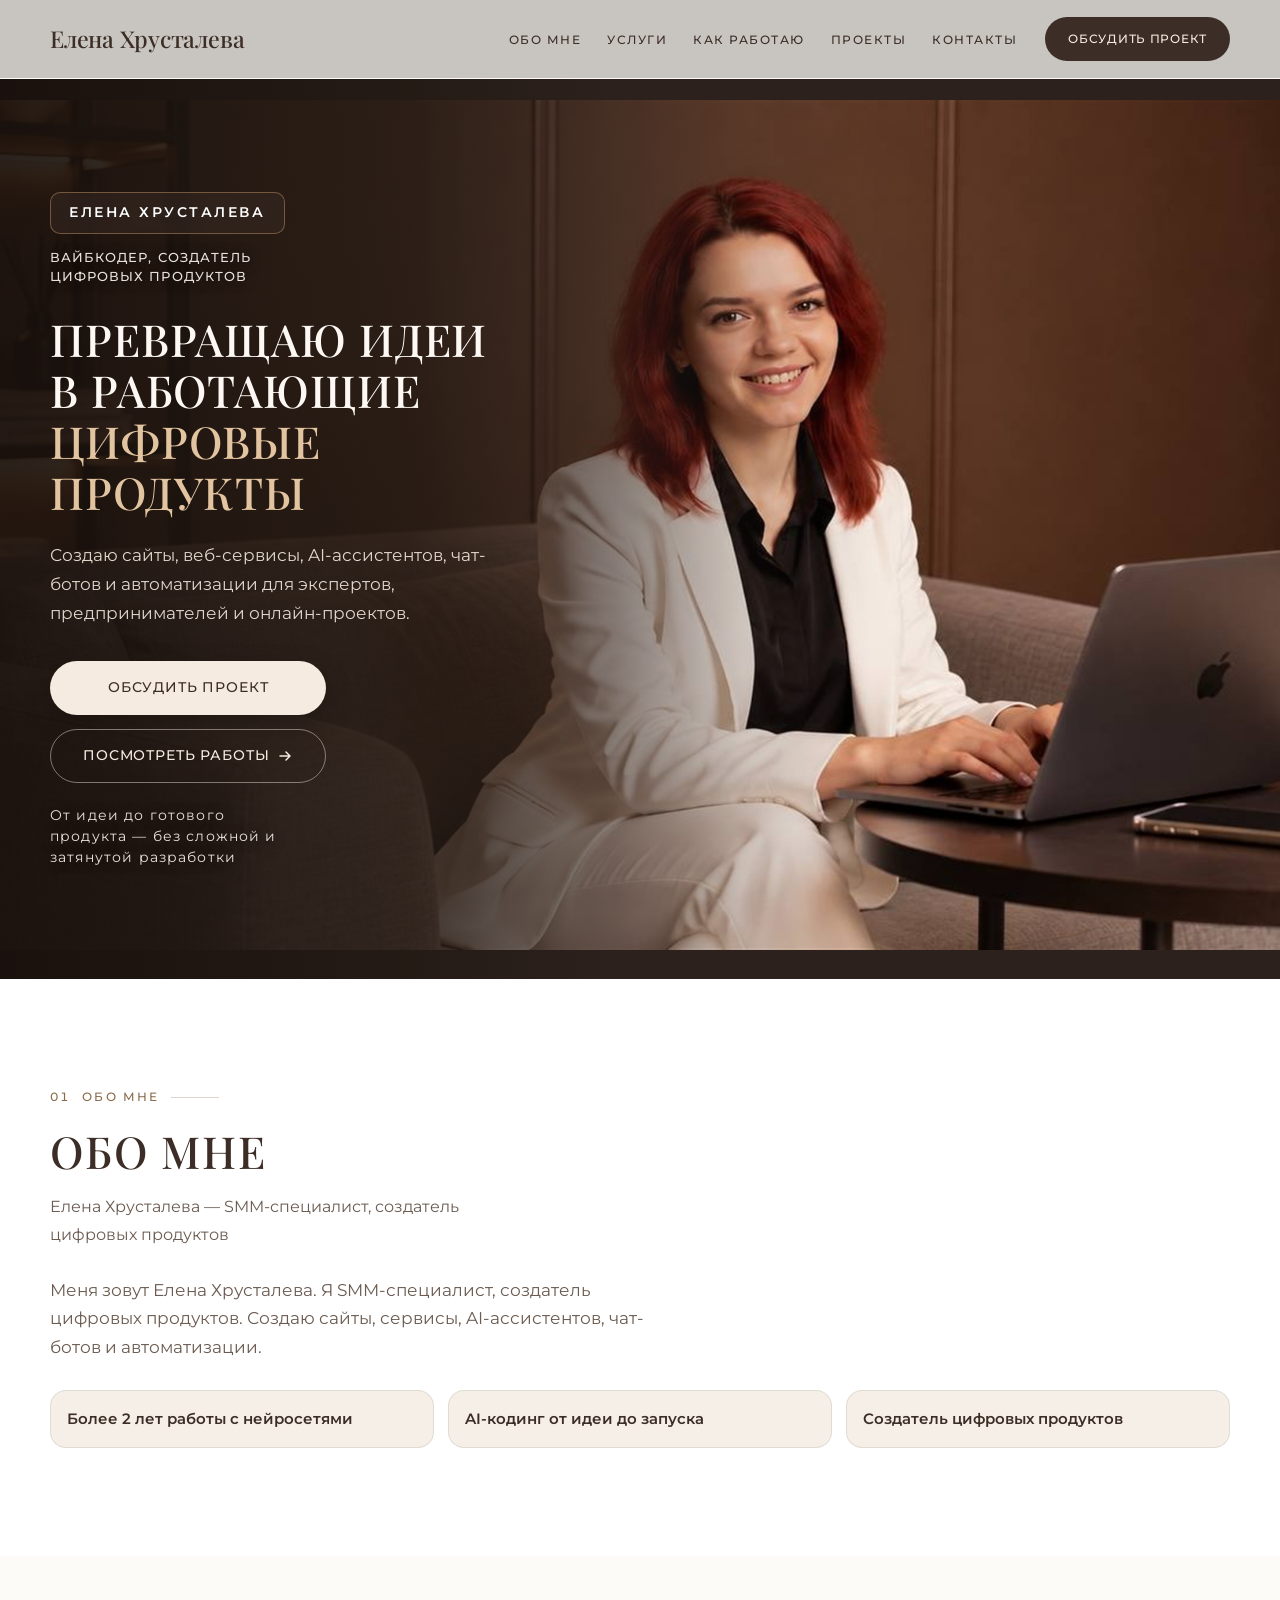
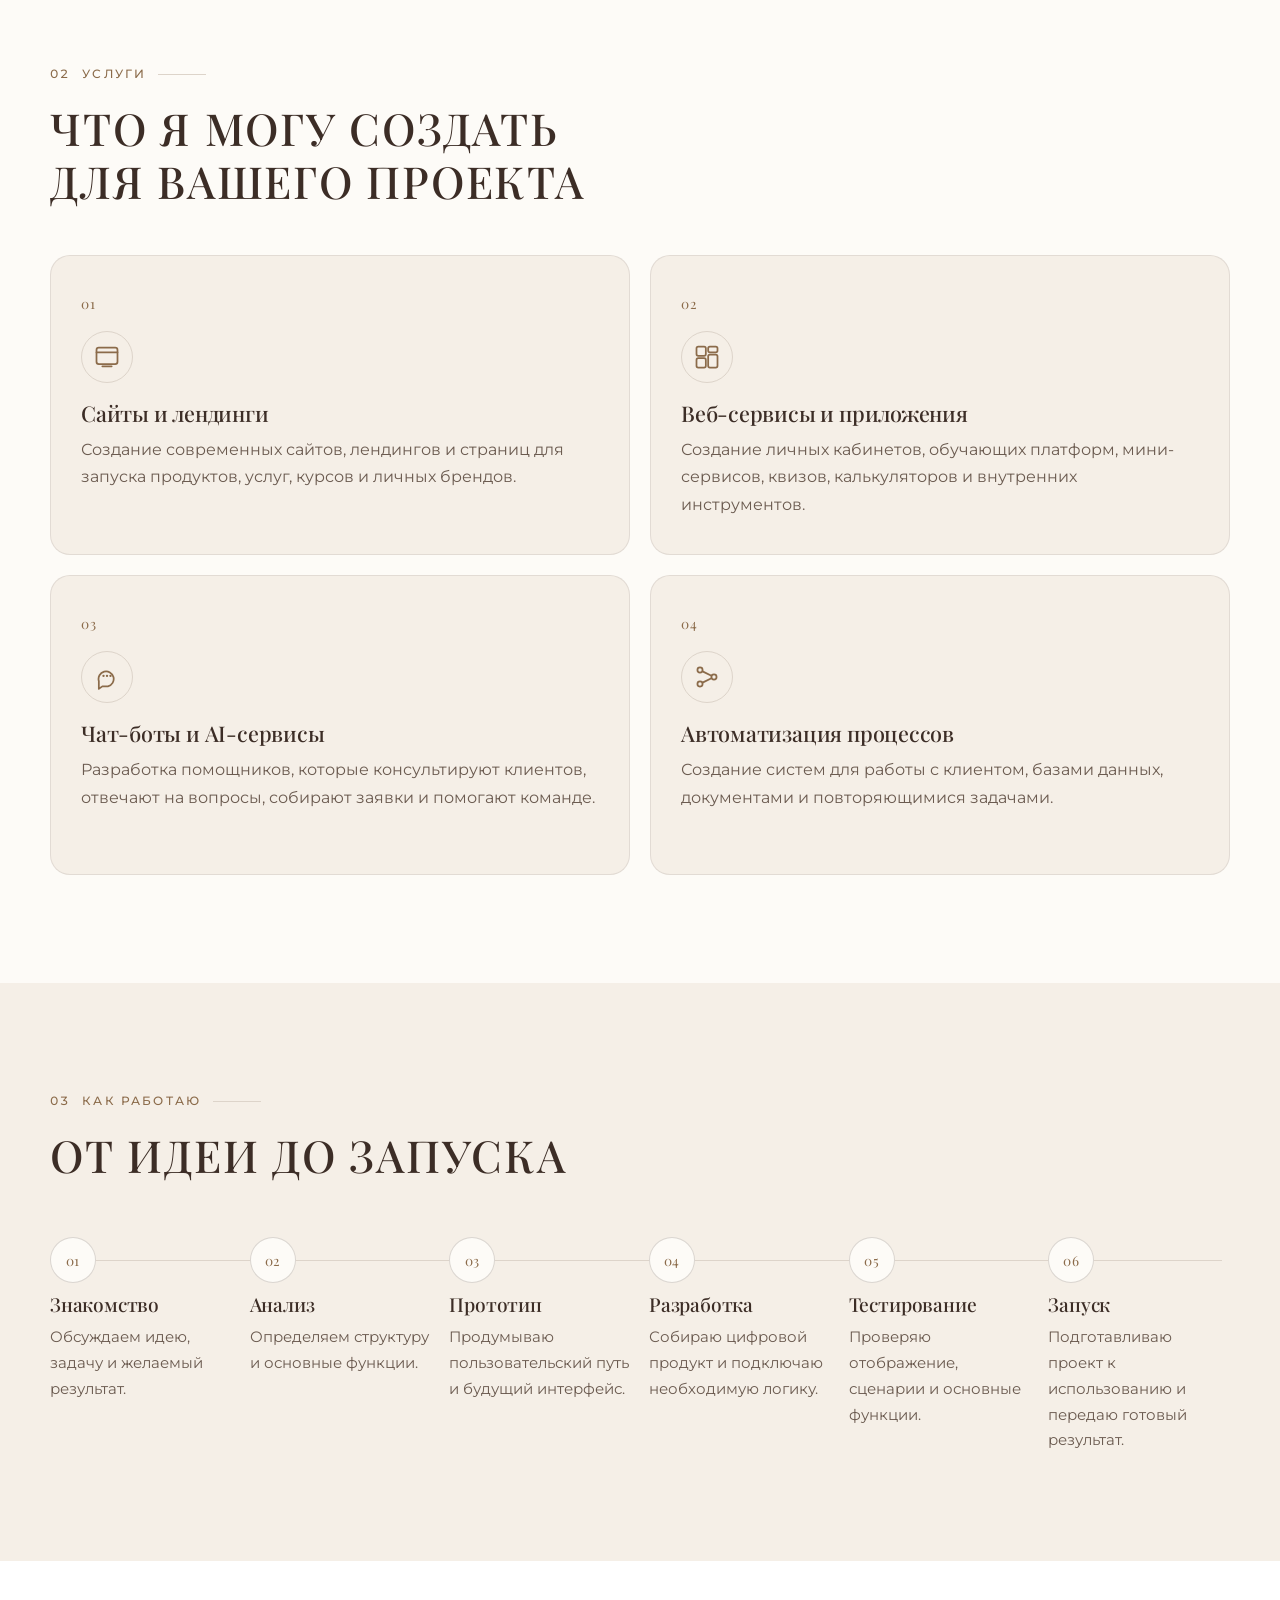
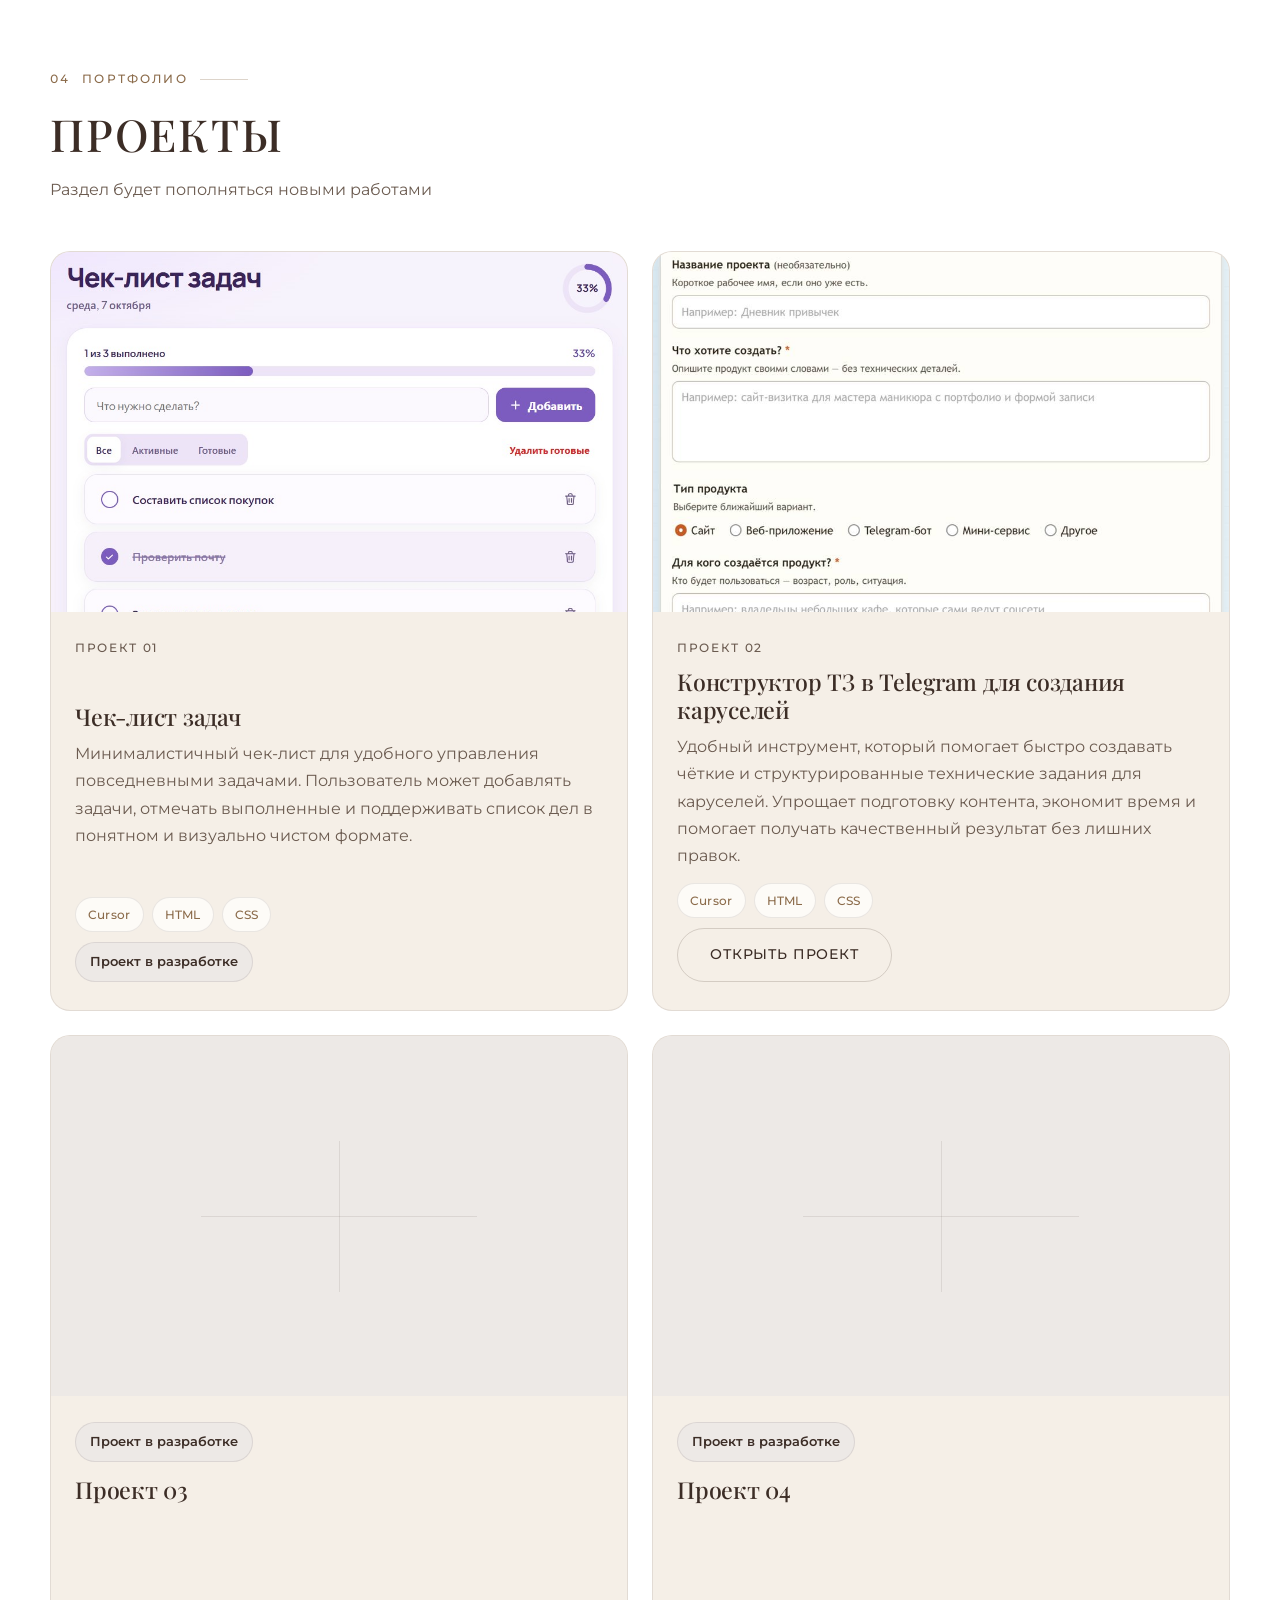
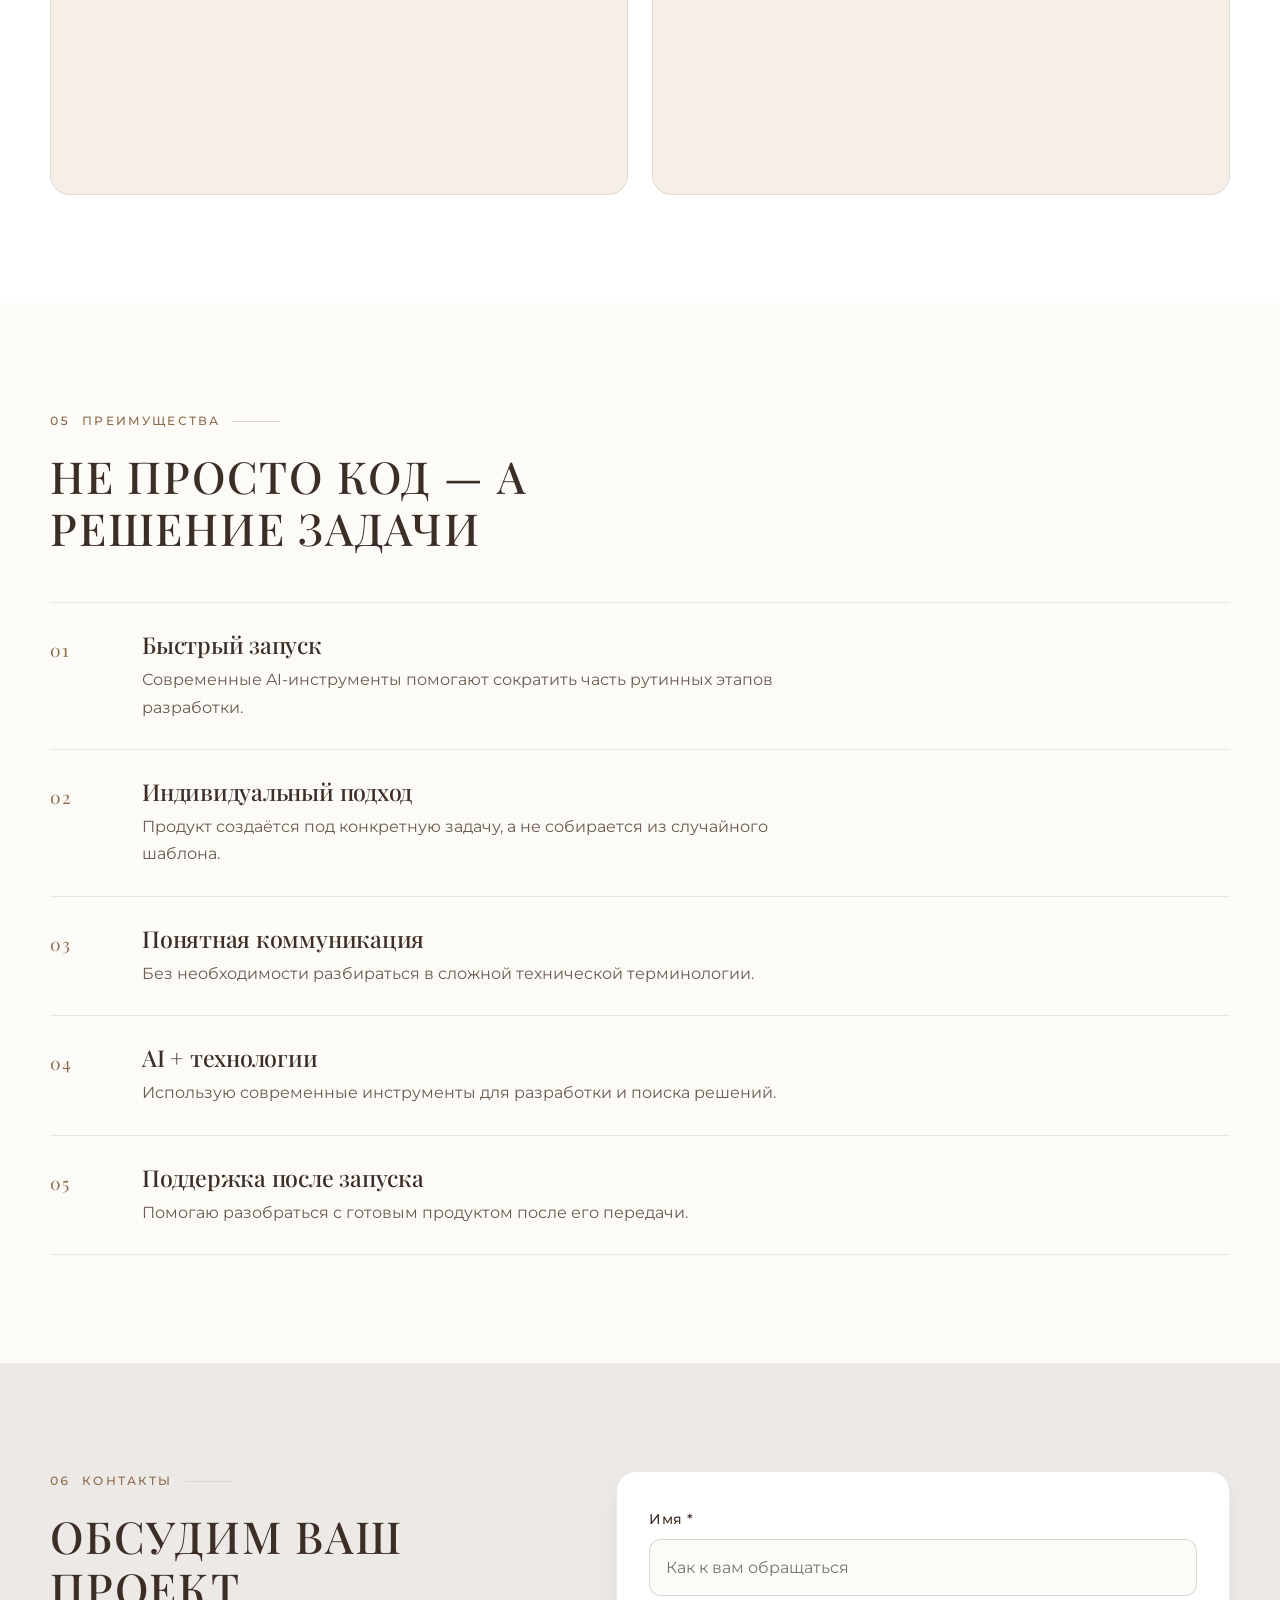
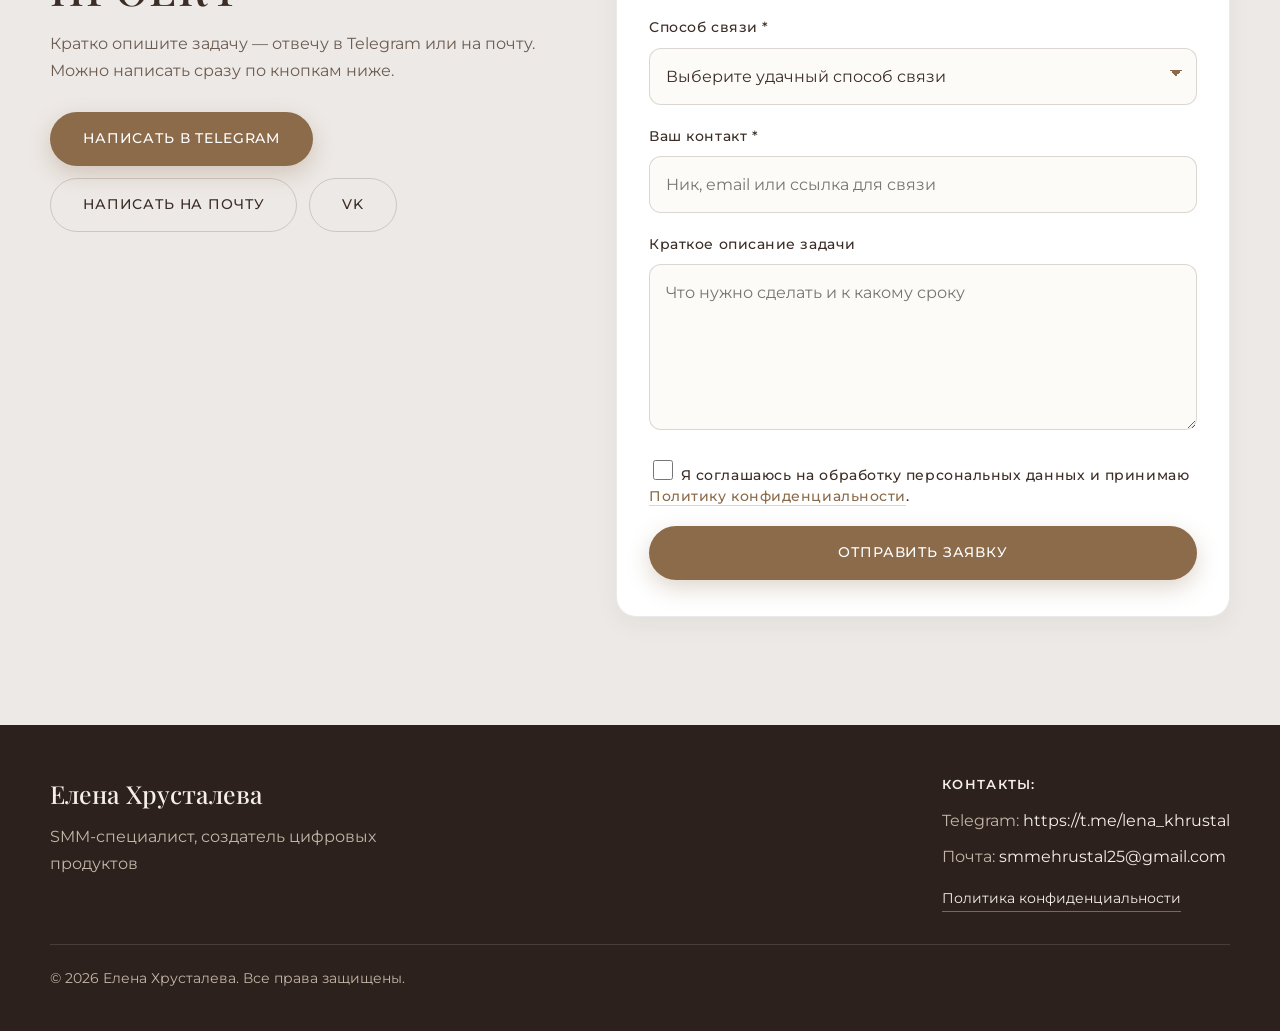
==== index.html @ 106f4c56 "Add files via upload" ====
<!DOCTYPE html>
<html lang="ru">
<head>
  <meta charset="UTF-8">
  <meta name="viewport" content="width=device-width, initial-scale=1, viewport-fit=cover">

  <title>Елена Хрусталева - сайты, AI, автоматизации</title>
  <meta name="description" content="Создание сайтов, веб-сервисов, AI-ассистентов, чат-ботов и автоматизаций для экспертов, предпринимателей и онлайн-проектов.">
  <meta name="author" content="Елена Хрусталева">
  <meta name="theme-color" content="#FDFBF7">

  <!-- Open Graph — превью при отправке ссылки -->
  <meta property="og:type" content="website">
  <meta property="og:locale" content="ru_RU">
  <meta property="og:title" content="Елена Хрусталева - цифровые продукты с помощью AI">
  <meta property="og:description" content="Сайты, сервисы, AI-ассистенты, чат-боты и автоматизации для экспертов и бизнеса.">
  <!-- Рекомендация: позже добавить og:image — изображение превью 1200 × 630 пикселей -->

  <link rel="icon" href="data:image/svg+xml,%3Csvg xmlns='http://www.w3.org/2000/svg' viewBox='0 0 32 32'%3E%3Crect width='32' height='32' rx='8' fill='%238B6B4A'/%3E%3Ctext x='16' y='22' text-anchor='middle' font-family='Georgia, serif' font-size='16' fill='%23FDFBF7'%3EL%3C/text%3E%3C/svg%3E">

  <!-- Шрифты: Playfair Display — заголовки, Montserrat — текст и интерфейс -->
  <link rel="preconnect" href="https://fonts.googleapis.com">
  <link rel="preconnect" href="https://fonts.gstatic.com" crossorigin>
  <link href="https://fonts.googleapis.com/css2?family=Playfair+Display:wght@400;500;600;700&family=Montserrat:wght@300;400;500;600;700&display=swap" rel="stylesheet">
  <link rel="stylesheet" href="styles.css?v=adapt-20261007">
  <style>
    /* Hero fullscreen 16:9 — шапка: серый фон + шоколадный текст */
    body:has(.hero--bleed) .header:not(.is-scrolled) {
      border-bottom-color: transparent;
    }

    body:has(.hero--bleed) .header:not(.is-scrolled)::before {
      background: rgba(196, 192, 188, 0.92);
      backdrop-filter: blur(12px);
      -webkit-backdrop-filter: blur(12px);
      box-shadow: none;
    }

    body:has(.hero--bleed) .header:not(.is-scrolled) .logo__name,
    body:has(.hero--bleed) .header:not(.is-scrolled) .nav__link {
      color: #3c2d26;
    }

    body:has(.hero--bleed) .header:not(.is-scrolled) .nav__link::after {
      background: #8b6b4a;
    }

    body:has(.hero--bleed) .header:not(.is-scrolled) .burger__line {
      background: #3c2d26;
    }

    body:has(.hero--bleed) .header:not(.is-scrolled) .header__cta {
      background: #3c2d26;
      color: #f5ebe0;
      box-shadow: none;
    }

    body:has(.hero--bleed) .header:not(.is-scrolled) .header__cta:hover {
      background: #2c211c;
    }

    .hero--bleed {
      position: relative;
      isolation: isolate;
      min-height: min(100vh, 100dvh);
      min-height: 100svh;
      display: flex;
      align-items: center;
      padding: calc(var(--header-h) + 24px) 0 72px;
      background-color: #2c211c;
      background-image:
        linear-gradient(
          90deg,
          rgba(24, 16, 12, 0.92) 0%,
          rgba(36, 26, 20, 0.88) 32%,
          rgba(44, 33, 28, 0.55) 48%,
          rgba(44, 33, 28, 0.18) 58%,
          rgba(44, 33, 28, 0) 68%
        ),
        url("hero-bg.jpg");
      background-size: cover, 118% auto;
      background-position: center, 0% 42%;
      background-repeat: no-repeat;
      color: #f5ebe0;
    }

    .hero--bleed .hero__grid {
      position: relative;
      z-index: 1;
      display: block;
      width: min(100% - 40px, var(--container));
      margin-inline: auto;
    }

    .hero--bleed .hero__content {
      max-width: min(28rem, 100%);
      margin-right: auto;
      min-width: 0;
    }

    .hero--bleed .hero__name {
      display: inline-block;
      margin: 0 0 14px;
      padding: 8px 18px;
      color: #ffffff;
      text-shadow: none;
      background: rgba(60, 45, 38, 0.48);
      border: 1.5px solid rgba(139, 107, 74, 0.75);
      border-radius: 10px;
      backdrop-filter: blur(8px);
      -webkit-backdrop-filter: blur(8px);
    }

    .hero--bleed .eyebrow,
    .hero--bleed .hero__note {
      color: rgba(253, 248, 243, 0.9);
      margin-bottom: 28px;
      text-shadow: 0 1px 12px rgba(24, 16, 12, 0.55);
      letter-spacing: 0.08em;
      white-space: normal;
      max-width: 28ch;
      line-height: 1.45;
    }

    .hero--bleed h1 {
      color: #fdf8f3;
      text-transform: uppercase;
      letter-spacing: 0.02em;
      font-size: clamp(1.75rem, 1rem + 2.2vw, 3rem);
      white-space: normal;
      margin-top: 0;
      max-width: 100%;
      overflow-wrap: anywhere;
      line-height: 1.15;
    }

    .hero--bleed .accent {
      color: #e2c4a0;
    }

    .hero--bleed .hero__lead {
      color: rgba(245, 235, 224, 0.9);
      max-width: 40ch;
    }

    .hero--bleed .hero__photo {
      display: none;
    }

    .hero--bleed .hero__actions {
      flex-direction: column;
      align-items: stretch;
      width: max-content;
      max-width: 100%;
    }

    .hero--bleed .hero__actions .btn {
      width: 100%;
      justify-content: center;
      box-sizing: border-box;
    }

    .hero--bleed .btn--primary {
      background: #f5ebe0;
      color: #3c2d26;
      box-shadow: 0 10px 28px rgba(0, 0, 0, 0.22);
    }

    .hero--bleed .btn--primary:hover {
      background: #e8ddd2;
      color: #2c211c;
    }

    .hero--bleed .btn--secondary {
      background: transparent;
      color: #f5ebe0;
      border-color: rgba(245, 235, 224, 0.45);
    }

    .hero--bleed .btn--secondary:hover {
      background: rgba(245, 235, 224, 0.12);
      box-shadow: none;
    }

    @media (max-width: 900px) {
      .hero--bleed {
        align-items: flex-end;
        padding-bottom: 56px;
        background-image:
          linear-gradient(
            180deg,
            transparent 18%,
            rgba(44, 33, 28, 0.62) 48%,
            rgba(30, 22, 18, 0.92) 100%
          ),
          url("hero-bg.jpg");
        background-size: cover, 135% auto;
        background-position: center, 0% 26%;
        background-repeat: no-repeat;
      }

      .hero--bleed .hero__content {
        max-width: min(100%, 22rem);
      }

      .hero--bleed h1 {
        font-size: clamp(1.7rem, 3.6vw, 2.4rem);
      }
    }

    @media (max-width: 640px) {
      .hero--bleed {
        min-height: 100svh;
        background-size: cover, 150% auto;
        background-position: center, 0% 20%;
      }

      .hero--bleed .hero__grid {
        width: min(100% - 32px, var(--container));
      }

      .hero--bleed h1 {
        font-size: clamp(1.5rem, 6.2vw, 2rem);
        white-space: normal;
      }

      .hero--bleed .hero__actions .btn {
        width: 100%;
        max-width: 100%;
      }
    }

    @media (max-width: 1100px) {
      body:has(.hero--bleed) .nav {
        background: var(--milk);
      }

      body:has(.hero--bleed) .nav .nav__link,
      body:has(.hero--bleed) .nav .header__cta {
        color: inherit;
      }

      body:has(.hero--bleed) .nav .header__cta {
        background: var(--brown);
        color: var(--white);
      }
    }
  </style>
</head>
<body>
  <!-- Пропуск для клавиатуры и скринридеров -->
  <a class="skip-link" href="#main">К содержимому</a>

  <!-- ========== HEADER ========== -->
  <header class="header" id="top">
    <div class="header__inner">
      <a class="logo" href="#top" aria-label="Елена Хрусталева — на главную">
        <span class="logo__name">Елена Хрусталева</span>
      </a>

      <nav class="nav" id="site-nav" aria-label="Основная навигация">
        <ul class="nav__list">
          <li><a class="nav__link" href="#about">Обо мне</a></li>
          <li><a class="nav__link" href="#services">Услуги</a></li>
          <li><a class="nav__link" href="#process">Как работаю</a></li>
          <li><a class="nav__link" href="#projects">Проекты</a></li>
          <li><a class="nav__link" href="#contact">Контакты</a></li>
        </ul>
        <a class="btn btn--primary header__cta" href="#contact">Обсудить проект</a>
      </nav>

      <button class="burger" type="button" aria-label="Открыть меню" aria-expanded="false" aria-controls="site-nav">
        <span class="burger__line"></span>
        <span class="burger__line"></span>
        <span class="burger__line"></span>
      </button>
    </div>
  </header>

  <div class="nav-overlay" hidden></div>

  <main id="main">
    <!-- ========== HERO ========== -->
    <section class="hero hero--bleed" aria-labelledby="hero-title">
      <p class="visually-hidden">Фотография специалиста: Елена Хрусталева за работой за ноутбуком</p>
      <div class="hero__grid">
        <div class="hero__content">
          <p class="hero__name">Елена Хрусталева</p>
          <p class="eyebrow">Вайбкодер, создатель цифровых продуктов</p>

          <h1 id="hero-title">
            Превращаю идеи<br>
            в работающие<br>
            <span class="accent">цифровые</span><br>
            <span class="accent">продукты</span>
          </h1>

          <p class="hero__lead">
            Создаю сайты, веб-сервисы, AI-ассистентов, чат-ботов и автоматизации для экспертов, предпринимателей и онлайн-проектов.
          </p>

          <div class="hero__actions">
            <a class="btn btn--primary" href="#contact">Обсудить проект</a>
            <a class="btn btn--secondary" href="#projects">
              Посмотреть работы
              <svg class="btn__arrow" width="16" height="16" viewBox="0 0 16 16" fill="none" aria-hidden="true">
                <path d="M3 8h10M9 4l4 4-4 4" stroke="currentColor" stroke-width="1.5" stroke-linecap="round" stroke-linejoin="round"/>
              </svg>
            </a>
          </div>

          <p class="hero__note">От идеи до готового продукта — без сложной и затянутой разработки</p>
        </div>
      </div>
    </section>

    <!-- ========== ABOUT ========== -->
    <section class="section section--white" id="about" aria-labelledby="about-title">
      <div class="container">
        <p class="section-kicker"><span>01</span> Обо мне</p>
        <h2 id="about-title">Обо мне</h2>
        <p class="section-lead about__lead">Елена Хрусталева — SMM-специалист, создатель цифровых продуктов</p>

        <div class="about__content">
          <p class="about__text">
            Меня зовут Елена Хрусталева. Я SMM-специалист, создатель цифровых продуктов. Создаю сайты, сервисы, AI-ассистентов, чат-ботов и автоматизации.
          </p>

          <div class="about__facts">
            <article class="about__fact reveal">
              <p>Более 2 лет работы с нейросетями</p>
            </article>
            <article class="about__fact reveal">
              <p>AI-кодинг от идеи до запуска</p>
            </article>
            <article class="about__fact reveal">
              <p>Создатель цифровых продуктов</p>
            </article>
          </div>
        </div>
      </div>
    </section>

    <!-- ========== SERVICES ========== -->
    <section class="section section--milk" id="services" aria-labelledby="services-title">
      <div class="container">
        <p class="section-kicker"><span>02</span> Услуги</p>
        <h2 id="services-title">Что я могу создать для вашего проекта</h2>

        <div class="services-grid">
          <article class="card reveal">
            <span class="card__num">01</span>
            <div class="card__icon" aria-hidden="true">
              <svg width="28" height="28" viewBox="0 0 24 24" fill="none">
                <rect x="3" y="4" width="18" height="14" rx="2" stroke="currentColor" stroke-width="1.5"/>
                <path d="M3 8h18M8 20h8" stroke="currentColor" stroke-width="1.5" stroke-linecap="round"/>
              </svg>
            </div>
            <h3>Сайты и лендинги</h3>
            <p>Создание современных сайтов, лендингов и страниц для запуска продуктов, услуг, курсов и личных брендов.</p>
          </article>

          <article class="card reveal">
            <span class="card__num">02</span>
            <div class="card__icon" aria-hidden="true">
              <svg width="28" height="28" viewBox="0 0 24 24" fill="none">
                <rect x="3" y="3" width="8" height="8" rx="1.5" stroke="currentColor" stroke-width="1.5"/>
                <rect x="13" y="3" width="8" height="5" rx="1.5" stroke="currentColor" stroke-width="1.5"/>
                <rect x="13" y="10" width="8" height="11" rx="1.5" stroke="currentColor" stroke-width="1.5"/>
                <rect x="3" y="13" width="8" height="8" rx="1.5" stroke="currentColor" stroke-width="1.5"/>
              </svg>
            </div>
            <h3>Веб-сервисы и приложения</h3>
            <p>Создание личных кабинетов, обучающих платформ, мини-сервисов, квизов, калькуляторов и внутренних инструментов.</p>
          </article>

          <article class="card reveal">
            <span class="card__num">03</span>
            <div class="card__icon" aria-hidden="true">
              <svg width="28" height="28" viewBox="0 0 24 24" fill="none">
                <path d="M5 15.5A6.5 6.5 0 1 1 12.8 20H8l-3 2.2v-6.7Z" stroke="currentColor" stroke-width="1.5" stroke-linejoin="round"/>
                <path d="M9 11h.01M12 11h.01M15 11h.01" stroke="currentColor" stroke-width="2" stroke-linecap="round"/>
              </svg>
            </div>
            <h3>Чат-боты и AI-сервисы</h3>
            <p>Разработка помощников, которые консультируют клиентов, отвечают на вопросы, собирают заявки и помогают команде.</p>
          </article>

          <article class="card reveal">
            <span class="card__num">04</span>
            <div class="card__icon" aria-hidden="true">
              <svg width="28" height="28" viewBox="0 0 24 24" fill="none">
                <circle cx="6" cy="6" r="2.2" stroke="currentColor" stroke-width="1.5"/>
                <circle cx="18" cy="12" r="2.2" stroke="currentColor" stroke-width="1.5"/>
                <circle cx="6" cy="18" r="2.2" stroke="currentColor" stroke-width="1.5"/>
                <path d="M8.2 7.2 15.8 11M8.2 16.8 15.8 13" stroke="currentColor" stroke-width="1.5"/>
              </svg>
            </div>
            <h3>Автоматизация процессов</h3>
            <p>Создание систем для работы с клиентом, базами данных, документами и повторяющимися задачами.</p>
          </article>
        </div>
      </div>
    </section>

    <!-- ========== PROCESS ========== -->
    <section class="section section--beige" id="process" aria-labelledby="process-title">
      <div class="container">
        <p class="section-kicker"><span>03</span> Как работаю</p>
        <h2 id="process-title">От идеи до запуска</h2>

        <ol class="timeline">
          <li class="timeline__item reveal">
            <span class="timeline__num">01</span>
            <h3>Знакомство</h3>
            <p>Обсуждаем идею, задачу и желаемый результат.</p>
          </li>
          <li class="timeline__item reveal">
            <span class="timeline__num">02</span>
            <h3>Анализ</h3>
            <p>Определяем структуру и основные функции.</p>
          </li>
          <li class="timeline__item reveal">
            <span class="timeline__num">03</span>
            <h3>Прототип</h3>
            <p>Продумываю пользовательский путь и будущий интерфейс.</p>
          </li>
          <li class="timeline__item reveal">
            <span class="timeline__num">04</span>
            <h3>Разработка</h3>
            <p>Собираю цифровой продукт и подключаю необходимую логику.</p>
          </li>
          <li class="timeline__item reveal">
            <span class="timeline__num">05</span>
            <h3>Тестирование</h3>
            <p>Проверяю отображение, сценарии и основные функции.</p>
          </li>
          <li class="timeline__item reveal">
            <span class="timeline__num">06</span>
            <h3>Запуск</h3>
            <p>Подготавливаю проект к использованию и передаю готовый результат.</p>
          </li>
        </ol>
      </div>
    </section>

    <!-- ========== PROJECTS ========== -->
    <section class="section section--white" id="projects" aria-labelledby="projects-title">
      <div class="container">
        <p class="section-kicker"><span>04</span> Портфолио</p>
        <h2 id="projects-title">Проекты</h2>
        <p class="section-lead">Раздел будет пополняться новыми работами</p>

        <div class="projects-grid">

          <!-- PROJECT 1 -->
          <article class="project-card reveal">
            <div class="project-card__media">
              <img
                src="project-01.jpg"
                alt="Чек-лист задач — веб-приложение"
                width="1200"
                height="825"
              >
            </div>
            <div class="project-card__body">
              <p class="project-card__cat">Проект 01</p>
              <h3>Чек-лист задач</h3>
              <p>Минималистичный чек-лист для удобного управления повседневными задачами. Пользователь может добавлять задачи, отмечать выполненные и поддерживать список дел в понятном и визуально чистом формате.</p>
              <ul class="project-card__tools" aria-label="Инструменты">
                <li>Cursor</li>
                <li>HTML</li>
                <li>CSS</li>
              </ul>
              <span class="project-card__status">Проект в разработке</span>
            </div>
          </article>

          <!-- PROJECT 2 -->
          <article class="project-card reveal">
            <div class="project-card__media">
              <img
                src="project-02.jpg"
                alt="Конструктор ТЗ в Telegram для создания каруселей"
                width="1200"
                height="825"
              >
            </div>
            <div class="project-card__body">
              <p class="project-card__cat">Проект 02</p>
              <h3>Конструктор ТЗ в Telegram для создания каруселей</h3>
              <p>Удобный инструмент, который помогает быстро создавать чёткие и структурированные технические задания для каруселей. Упрощает подготовку контента, экономит время и помогает получать качественный результат без лишних правок.</p>
              <ul class="project-card__tools" aria-label="Инструменты">
                <li>Cursor</li>
                <li>HTML</li>
                <li>CSS</li>
              </ul>
              <a class="btn btn--secondary" href="https://khrustal25.github.io/konstruktor-tz/" target="_blank" rel="noopener noreferrer">Открыть проект</a>
            </div>
          </article>

          <!-- PROJECT 3 -->
          <article class="project-card project-card--soon reveal">
            <div class="project-card__media">
              <div class="project-placeholder" aria-hidden="true"></div>
            </div>
            <div class="project-card__body">
              <span class="project-card__status">Проект в разработке</span>
              <h3>Проект 03</h3>
            </div>
          </article>

          <!-- PROJECT 4 -->
          <article class="project-card project-card--soon reveal">
            <div class="project-card__media">
              <div class="project-placeholder" aria-hidden="true"></div>
            </div>
            <div class="project-card__body">
              <span class="project-card__status">Проект в разработке</span>
              <h3>Проект 04</h3>
            </div>
          </article>

        </div>
      </div>
    </section>

    <!-- ========== ADVANTAGES ========== -->
    <section class="section section--milk" id="advantages" aria-labelledby="advantages-title">
      <div class="container">
        <p class="section-kicker"><span>05</span> Преимущества</p>
        <h2 id="advantages-title">Не просто код — а решение задачи</h2>

        <ul class="advantages">
          <li class="advantage reveal">
            <span class="advantage__num">01</span>
            <div>
              <h3>Быстрый запуск</h3>
              <p>Современные AI-инструменты помогают сократить часть рутинных этапов разработки.</p>
            </div>
          </li>
          <li class="advantage reveal">
            <span class="advantage__num">02</span>
            <div>
              <h3>Индивидуальный подход</h3>
              <p>Продукт создаётся под конкретную задачу, а не собирается из случайного шаблона.</p>
            </div>
          </li>
          <li class="advantage reveal">
            <span class="advantage__num">03</span>
            <div>
              <h3>Понятная коммуникация</h3>
              <p>Без необходимости разбираться в сложной технической терминологии.</p>
            </div>
          </li>
          <li class="advantage reveal">
            <span class="advantage__num">04</span>
            <div>
              <h3>AI + технологии</h3>
              <p>Использую современные инструменты для разработки и поиска решений.</p>
            </div>
          </li>
          <li class="advantage reveal">
            <span class="advantage__num">05</span>
            <div>
              <h3>Поддержка после запуска</h3>
              <p>Помогаю разобраться с готовым продуктом после его передачи.</p>
            </div>
          </li>
        </ul>
      </div>
    </section>

    <!-- ========== CONTACT FORM ========== -->
    <section class="section section--sand" id="contact" aria-labelledby="contact-title">
      <div class="container contact-wrap">
        <div class="contact-intro">
          <p class="section-kicker"><span>06</span> Контакты</p>
          <h2 id="contact-title">Обсудим ваш проект</h2>
          <p class="section-lead">
            Кратко опишите задачу — отвечу в Telegram или на почту. Можно написать сразу по кнопкам ниже.
          </p>

          <div class="contact-actions">
            <a class="btn btn--primary" href="https://t.me/lena_khrustal" target="_blank" rel="noopener noreferrer">Написать в Telegram</a>
            <a class="btn btn--secondary" href="mailto:smmehrustal25@gmail.com?subject=%D0%97%D0%B0%D1%8F%D0%B2%D0%BA%D0%B0%20%D1%81%20%D1%81%D0%B0%D0%B9%D1%82%D0%B0">Написать на почту</a>
            <a class="btn btn--secondary" href="https://vk.ru/smmidizayn" target="_blank" rel="noopener noreferrer">VK</a>
          </div>
        </div>

        <form class="form" id="lead-form" novalidate>
          <div class="form__field">
            <label for="name">Имя *</label>
            <input id="name" name="name" type="text" autocomplete="name" placeholder="Как к вам обращаться" required>
            <p class="form__error" id="name-error" hidden>Пожалуйста, укажите имя</p>
          </div>

          <div class="form__field">
            <label for="contact-method">Способ связи *</label>
            <select id="contact-method" name="contact-method" required>
              <option value="" selected disabled>Выберите удачный способ связи</option>
              <option value="Telegram">Telegram</option>
              <option value="Email">Email</option>
              <option value="VK">VK</option>
            </select>
            <p class="form__error" id="method-error" hidden>Выберите способ связи</p>
          </div>

          <div class="form__field">
            <label for="contact-value">Ваш контакт *</label>
            <input id="contact-value" name="contact" type="text" autocomplete="off" placeholder="Ник, email или ссылка для связи" required>
            <p class="form__error" id="contact-error" hidden>Укажите контакт для связи</p>
          </div>

          <div class="form__field">
            <label for="task">Краткое описание задачи</label>
            <textarea id="task" name="task" rows="5" placeholder="Что нужно сделать и к какому сроку"></textarea>
          </div>

          <div class="form__field form__field--consent">
            <label class="form__consent" for="privacy-consent">
              <input id="privacy-consent" name="privacy" type="checkbox" required>
              <span>
                Я соглашаюсь на обработку персональных данных и принимаю
                <a href="privacy.html" target="_blank" rel="noopener noreferrer" onclick="event.stopPropagation()">Политику конфиденциальности</a>.
              </span>
            </label>
            <p class="form__error" id="consent-error" hidden>Нужно согласие на обработку персональных данных</p>
          </div>

          <button class="btn btn--primary btn--full" type="submit">Отправить заявку</button>
        </form>

        <div class="form-success" id="form-success" hidden aria-live="polite">
          <h3>Письмо подготовлено</h3>
          <p>Если почтовая программа не открылась, напишите мне в Telegram.</p>
          <div class="contact-actions">
            <a class="btn btn--primary" href="https://t.me/lena_khrustal" target="_blank" rel="noopener noreferrer">Написать в Telegram</a>
          </div>
        </div>
      </div>
    </section>
  </main>

  <!-- ========== FOOTER ========== -->
  <footer class="footer">
    <div class="container footer__grid">
      <div class="footer__brand">
        <p class="footer__title">Елена Хрусталева</p>
        <p class="footer__meta">SMM-специалист, создатель цифровых продуктов</p>
      </div>

      <div class="footer__contacts">
        <p class="footer__label">Контакты:</p>
        <p class="footer__row">
          Telegram:
          <a href="https://t.me/lena_khrustal" target="_blank" rel="noopener noreferrer">https://t.me/lena_khrustal</a>
        </p>
        <p class="footer__row">
          Почта:
          <a href="mailto:smmehrustal25@gmail.com">smmehrustal25@gmail.com</a>
        </p>
        <a class="footer__privacy" href="privacy.html">Политика конфиденциальности</a>
      </div>
    </div>

    <div class="container">
      <p class="footer__copy">
        © <span id="footer-year"></span> Елена Хрусталева. Все права защищены.
      </p>
    </div>
  </footer>

  <script>
/* =========================================================
   Поведение сайта: меню, плавный скролл, анимации, форма
   Комментарии рассчитаны на новичка
   ========================================================= */

(function () {
  const header = document.querySelector(".header");
  const nav = document.querySelector("#site-nav");
  const burger = document.querySelector(".burger");
  const overlay = document.querySelector(".nav-overlay");
  const form = document.querySelector("#lead-form");
  const success = document.querySelector("#form-success");
  const prefersReduced = window.matchMedia("(prefers-reduced-motion: reduce)").matches;

  /* ----- Header при прокрутке ----- */
  function onScroll() {
    header.classList.toggle("is-scrolled", window.scrollY > 8);
  }

  onScroll();
  window.addEventListener("scroll", onScroll, { passive: true });

  /* ----- Мобильное меню ----- */
  function setMobileNavA11y(isOpen) {
    if (!nav) return;
    if (isMobileNav()) {
      if (isOpen) {
        nav.removeAttribute("aria-hidden");
        nav.querySelectorAll("a").forEach(function (link) {
          link.removeAttribute("tabindex");
        });
      } else {
        nav.setAttribute("aria-hidden", "true");
        nav.querySelectorAll("a").forEach(function (link) {
          link.setAttribute("tabindex", "-1");
        });
      }
    } else {
      nav.removeAttribute("aria-hidden");
      nav.querySelectorAll("a").forEach(function (link) {
        link.removeAttribute("tabindex");
      });
    }
  }

  function openMenu() {
    nav.classList.add("is-open");
    burger.classList.add("is-open");
    if (overlay) {
      overlay.classList.add("is-visible");
      overlay.hidden = false;
    }
    burger.setAttribute("aria-expanded", "true");
    burger.setAttribute("aria-label", "Закрыть меню");
    setMobileNavA11y(true);
    document.body.classList.add("menu-open");
  }

  function closeMenu() {
    nav.classList.remove("is-open");
    burger.classList.remove("is-open");
    if (overlay) {
      overlay.classList.remove("is-visible");
      window.setTimeout(function () {
        if (!nav.classList.contains("is-open")) overlay.hidden = true;
      }, 400);
    }
    burger.setAttribute("aria-expanded", "false");
    burger.setAttribute("aria-label", "Открыть меню");
    setMobileNavA11y(false);
    document.body.classList.remove("menu-open");
  }

  function toggleMenu() {
    if (nav.classList.contains("is-open")) closeMenu();
    else openMenu();
  }

  function isMobileNav() {
    return window.matchMedia("(max-width: 1100px)").matches;
  }

  /* На iOS fixed-меню внутри sticky-шапки не открывается — выносим меню в body */
  function placeNav() {
    var inner = document.querySelector(".header__inner");
    if (!nav || !inner || !burger) return;

    if (isMobileNav()) {
      if (nav.parentElement !== document.body) {
        document.body.appendChild(nav);
      }
      if (!nav.classList.contains("is-open")) setMobileNavA11y(false);
    } else {
      if (nav.parentElement !== inner) {
        inner.insertBefore(nav, burger);
      }
      if (nav.classList.contains("is-open")) closeMenu();
      setMobileNavA11y(true);
    }
  }

  placeNav();
  window.addEventListener("resize", placeNav);

  if (burger) {
    burger.addEventListener("click", function (event) {
      event.preventDefault();
      toggleMenu();
    });
  }

  if (overlay) {
    overlay.addEventListener("click", closeMenu);
  }

  document.addEventListener("keydown", function (event) {
    if (event.key === "Escape") closeMenu();
  });

  /* ----- Плавный переход по якорям с учётом липкой шапки ----- */
  document.querySelectorAll('a[href^="#"]').forEach(function (link) {
    link.addEventListener("click", function (event) {
      const id = link.getAttribute("href");
      if (!id || id === "#") {
        event.preventDefault();
        return;
      }

      const target = document.querySelector(id);
      if (!target) return;

      event.preventDefault();
      closeMenu();

      const top = target.getBoundingClientRect().top + window.scrollY - header.offsetHeight - 8;
      window.scrollTo({
        top: Math.max(0, top),
        behavior: prefersReduced ? "auto" : "smooth"
      });
    });
  });

  /* ----- Появление блоков при скролле ----- */
  const revealItems = document.querySelectorAll(".reveal");

  if (prefersReduced) {
    revealItems.forEach(function (item) {
      item.classList.add("is-visible");
    });
  } else if ("IntersectionObserver" in window) {
    const observer = new IntersectionObserver(
      function (entries) {
        entries.forEach(function (entry) {
          if (entry.isIntersecting) {
            entry.target.classList.add("is-visible");
            observer.unobserve(entry.target);
          }
        });
      },
      { threshold: 0.16, rootMargin: "0px 0px -40px 0px" }
    );

    revealItems.forEach(function (item, index) {
      item.style.transitionDelay = (index % 6) * 70 + "ms";
      observer.observe(item);
    });
  } else {
    revealItems.forEach(function (item) {
      item.classList.add("is-visible");
    });
  }

  /* ----- Форма заявки: проверка и подготовка письма ----- */
  function showError(input, errorEl, message) {
    input.closest(".form__field").classList.add("is-invalid");
    errorEl.textContent = message;
    errorEl.hidden = false;
  }

  function clearError(input, errorEl) {
    input.closest(".form__field").classList.remove("is-invalid");
    errorEl.hidden = true;
  }

  if (form) {
    const nameInput = form.querySelector("#name");
    const methodSelect = form.querySelector("#contact-method");
    const contactInput = form.querySelector("#contact-value");
    const taskInput = form.querySelector("#task");
    const consentInput = form.querySelector("#privacy-consent");
    const nameError = form.querySelector("#name-error");
    const methodError = form.querySelector("#method-error");
    const contactError = form.querySelector("#contact-error");
    const consentError = form.querySelector("#consent-error");

    nameInput.addEventListener("input", function () {
      if (nameInput.value.trim()) clearError(nameInput, nameError);
    });

    methodSelect.addEventListener("change", function () {
      if (methodSelect.value) clearError(methodSelect, methodError);
      if (methodSelect.value === "VK") {
        contactInput.placeholder = "Ссылка на ваш профиль VK";
      } else if (methodSelect.value === "Telegram") {
        contactInput.placeholder = "Ник в Telegram";
      } else if (methodSelect.value === "Email") {
        contactInput.placeholder = "Ваш email";
      } else {
        contactInput.placeholder = "Ник, email или ссылка для связи";
      }
    });

    contactInput.addEventListener("input", function () {
      if (contactInput.value.trim()) clearError(contactInput, contactError);
    });

    if (consentInput) {
      consentInput.addEventListener("change", function () {
        if (consentInput.checked) clearError(consentInput, consentError);
      });
    }

    form.addEventListener("submit", function (event) {
      event.preventDefault();

      var valid = true;

      if (!nameInput.value.trim()) {
        showError(nameInput, nameError, "Пожалуйста, укажите имя");
        valid = false;
      } else {
        clearError(nameInput, nameError);
      }

      if (!methodSelect.value) {
        showError(methodSelect, methodError, "Выберите способ связи");
        valid = false;
      } else {
        clearError(methodSelect, methodError);
      }

      if (!contactInput.value.trim()) {
        showError(contactInput, contactError, "Укажите контакт для связи");
        valid = false;
      } else {
        clearError(contactInput, contactError);
      }

      if (!consentInput || !consentInput.checked) {
        showError(consentInput, consentError, "Нужно согласие на обработку персональных данных");
        valid = false;
      } else {
        clearError(consentInput, consentError);
      }

      if (!valid) {
        const firstError = form.querySelector(".is-invalid input, .is-invalid select, .is-invalid textarea");
        if (firstError) firstError.focus();
        return;
      }

      var subject = "Заявка с сайта Елены Хрусталевой";
      var body =
        "Имя: " + nameInput.value.trim() + "\n" +
        "Способ связи: " + methodSelect.value + "\n" +
        "Контакт: " + contactInput.value.trim() + "\n" +
        "Описание задачи: " + (taskInput.value.trim() || "—");

      var mailto =
        "mailto:smmehrustal25@gmail.com" +
        "?subject=" + encodeURIComponent(subject) +
        "&body=" + encodeURIComponent(body);

      window.location.href = mailto;

      if (success) {
        form.hidden = true;
        success.hidden = false;
        success.querySelector("h3").focus?.();
      }
    });
  }

  /* ----- Год в копирайте подвала ----- */
  var yearEl = document.querySelector("#footer-year");
  if (yearEl) {
    yearEl.textContent = String(new Date().getFullYear());
  }
})();

</script>
</body>
</html>
---- styles.css ----
/* =========================================================
   LENA KHRUSTAL — одностраничный сайт
   Стиль: тёплый минимализм (по референсу)
   Файл: токены → база → блоки → адаптив
   ========================================================= */

/* ---------- Токены дизайна ---------- */
:root {
  --white: #ffffff;
  --milk: #fdfbf7;
  --sand: #f5efe7;
  --beige: #ede9e6;
  --taupe: #ddd4ca;
  --coffee: #8b6b4a;
  --brown: #8b6b4a;
  --brown-hover: #7a5c3e;
  --chocolate: #3c2d26;
  --text: #3c2d26;
  --text-soft: #6b5b50;
  --footer-bg: #2c211c;
  --footer-text: #f5efe7;
  --footer-muted: #c4b5a8;

  --border: rgba(60, 45, 38, 0.10);
  --border-strong: rgba(60, 45, 38, 0.18);

  --shadow-soft: 0 16px 40px rgba(44, 33, 28, 0.07);
  --shadow-card: 0 8px 24px rgba(44, 33, 28, 0.05);
  --shadow-btn: 0 8px 22px rgba(139, 107, 74, 0.28);

  --radius-btn: 999px;
  --radius-card: 20px;
  --radius-photo: 24px;

  --font-display: "Playfair Display", "Times New Roman", serif;
  --font-ui: "Montserrat", "Segoe UI", sans-serif;

  --container: 1180px;
  --header-h: 78px;

  --ease: cubic-bezier(0.22, 1, 0.36, 1);
}

/* ---------- Сброс и база ---------- */
*,
*::before,
*::after {
  box-sizing: border-box;
}

html {
  scroll-behavior: smooth;
  scroll-padding-top: calc(var(--header-h) + 12px);
}

html,
body {
  margin: 0;
  padding: 0;
  overflow-x: hidden;
}

body {
  font-family: var(--font-ui);
  font-size: 16px;
  font-weight: 400;
  line-height: 1.7;
  color: var(--text);
  background: var(--milk);
  -webkit-font-smoothing: antialiased;
}

img,
svg {
  max-width: 100%;
  display: block;
}

a {
  color: inherit;
  text-decoration: none;
}

button,
input,
textarea {
  font: inherit;
}

h1,
h2,
h3 {
  font-family: var(--font-display);
  font-weight: 500;
  letter-spacing: -0.01em;
  line-height: 1.18;
  color: var(--chocolate);
  margin: 0;
  overflow-wrap: break-word;
}

p {
  margin: 0;
}

ul,
ol {
  margin: 0;
  padding: 0;
  list-style: none;
}

.container {
  width: min(100% - 40px, var(--container));
  margin-inline: auto;
}

.skip-link {
  position: absolute;
  left: 16px;
  top: -48px;
  z-index: 200;
  background: var(--brown);
  color: var(--milk);
  padding: 8px 14px;
  border-radius: 999px;
}

.skip-link:focus {
  top: 12px;
}

.visually-hidden {
  position: absolute;
  width: 1px;
  height: 1px;
  padding: 0;
  margin: -1px;
  overflow: hidden;
  clip: rect(0, 0, 0, 0);
  white-space: nowrap;
  border: 0;
}

:focus-visible {
  outline: 2px solid var(--coffee);
  outline-offset: 3px;
}

/* ---------- Кнопки ---------- */
.btn {
  display: inline-flex;
  align-items: center;
  justify-content: center;
  gap: 8px;
  min-height: 52px;
  padding: 14px 32px;
  border-radius: var(--radius-btn);
  font-family: var(--font-ui);
  font-size: 0.88rem;
  font-weight: 500;
  letter-spacing: 0.06em;
  text-transform: uppercase;
  cursor: pointer;
  border: 1px solid transparent;
  transition: background 0.35s var(--ease), color 0.35s var(--ease), transform 0.35s var(--ease), box-shadow 0.35s var(--ease), border-color 0.35s var(--ease);
}

.btn--primary {
  background: var(--brown);
  color: var(--white);
  box-shadow: var(--shadow-btn);
}

.btn--primary:hover {
  background: var(--brown-hover);
  transform: translateY(-2px);
  box-shadow: 0 12px 28px rgba(139, 107, 74, 0.34);
}

.btn--secondary {
  background: transparent;
  color: var(--chocolate);
  border-color: var(--border-strong);
}

.btn--secondary:hover {
  background: var(--sand);
  transform: translateY(-2px);
}

.btn--light {
  background: var(--sand);
  color: var(--chocolate);
}

.btn--light:hover {
  background: var(--beige);
  transform: translateY(-2px);
}

.btn--small {
  min-height: 44px;
  padding: 10px 22px;
  font-size: 0.8rem;
}

.btn--full {
  width: 100%;
}

.btn__arrow {
  transition: transform 0.4s var(--ease);
}

.btn--secondary:hover .btn__arrow {
  transform: translateX(4px);
}

/* ---------- Header ---------- */
.header {
  position: sticky;
  top: 0;
  z-index: 100;
  background: transparent;
  border-bottom: 1px solid transparent;
  transition: border-color 0.4s var(--ease), box-shadow 0.4s var(--ease);
}

.header::before {
  content: "";
  position: absolute;
  inset: 0;
  background: rgba(253, 251, 247, 0.82);
  backdrop-filter: blur(16px);
  -webkit-backdrop-filter: blur(16px);
  z-index: 0;
  pointer-events: none;
  transition: background 0.4s var(--ease), box-shadow 0.4s var(--ease);
}

.header.is-scrolled {
  border-bottom-color: var(--border);
}

.header.is-scrolled::before {
  background: rgba(253, 251, 247, 0.94);
  box-shadow: 0 8px 24px rgba(44, 33, 28, 0.04);
}

.header__inner {
  position: relative;
  z-index: 1;
  width: min(100% - 40px, var(--container));
  margin-inline: auto;
  min-height: var(--header-h);
  display: flex;
  align-items: center;
  justify-content: space-between;
  gap: 24px;
}

.logo {
  display: flex;
  flex-direction: column;
  line-height: 1.1;
}

.logo__name {
  font-family: var(--font-display);
  font-size: clamp(1.2rem, 0.95rem + 0.9vw, 1.45rem);
  font-weight: 500;
  letter-spacing: -0.01em;
  color: var(--chocolate);
  white-space: nowrap;
}

.logo__role {
  font-size: 0.68rem;
  letter-spacing: 0.12em;
  text-transform: uppercase;
  color: var(--coffee);
  max-width: 28ch;
}

.nav {
  display: flex;
  align-items: center;
  gap: 28px;
}

.nav__list {
  display: flex;
  align-items: center;
  gap: 26px;
}

.nav__link {
  font-size: 0.78rem;
  font-weight: 500;
  letter-spacing: 0.12em;
  text-transform: uppercase;
  color: var(--text-soft);
  position: relative;
}

.nav__link::after {
  content: "";
  position: absolute;
  left: 0;
  bottom: -6px;
  width: 0;
  height: 1px;
  background: var(--coffee);
  transition: width 0.35s var(--ease);
}

.nav__link:hover {
  color: var(--chocolate);
}

.nav__link:hover::after {
  width: 100%;
}

.header__cta {
  min-height: 44px;
  padding: 10px 22px;
  font-size: 0.75rem;
}

.burger {
  display: none;
  width: 44px;
  height: 44px;
  border: 0;
  background: transparent;
  cursor: pointer;
  padding: 10px 8px;
  appearance: none;
  -webkit-appearance: none;
  touch-action: manipulation;
}

.burger__line {
  display: block;
  height: 1.5px;
  background: var(--chocolate);
  margin: 6px 0;
  transition: transform 0.4s var(--ease), opacity 0.3s var(--ease);
}

.nav-overlay {
  display: none;
}

/* ---------- Hero ---------- */
.hero {
  background: var(--milk);
  padding: 40px 0 96px;
}

.hero__grid {
  display: grid;
  grid-template-columns: minmax(0, 1.05fr) minmax(280px, 0.95fr);
  gap: 72px;
  align-items: center;
}

.hero__name {
  margin: 0 0 14px;
  font-family: var(--font-ui);
  font-size: clamp(0.78rem, 0.7rem + 0.35vw, 0.88rem);
  font-weight: 600;
  letter-spacing: 0.18em;
  text-transform: uppercase;
  color: var(--coffee);
}

.eyebrow {
  margin: 0 0 22px;
  font-family: var(--font-ui);
  font-size: 0.82rem;
  font-weight: 500;
  letter-spacing: 0.14em;
  text-transform: uppercase;
  color: var(--coffee);
}

.hero h1 {
  font-size: clamp(2.5rem, 1.3rem + 3.6vw, 4.4rem);
  font-weight: 500;
  letter-spacing: -0.02em;
  line-height: 1.12;
}

.accent {
  color: var(--coffee);
}

.hero__lead {
  margin-top: 24px;
  max-width: 42ch;
  font-size: 1.05rem;
  color: var(--text-soft);
}

.hero__actions {
  display: flex;
  flex-wrap: wrap;
  gap: 14px;
  margin-top: 34px;
}

.hero__note {
  margin-top: 22px;
  font-size: 0.9rem;
  color: var(--coffee);
}

.hero__photo {
  margin: 0;
  border-radius: var(--radius-photo);
  overflow: hidden;
  box-shadow:
    0 20px 48px rgba(44, 33, 28, 0.12),
    0 0 0 1px rgba(139, 107, 74, 0.10);
  aspect-ratio: 4 / 5;
  max-height: min(78vh, 740px);
  background: var(--sand);
}

.hero__photo img {
  width: 100%;
  height: 100%;
  object-fit: cover;
  object-position: 50% 18%;
}

/* ---------- Секции ---------- */
.section {
  padding: 108px 0;
}

.section--white { background: var(--white); }
.section--milk { background: var(--milk); }
.section--beige { background: var(--sand); }
.section--sand { background: var(--beige); }

.section-kicker {
  display: flex;
  align-items: center;
  gap: 12px;
  font-family: var(--font-ui);
  font-size: 0.75rem;
  font-weight: 500;
  letter-spacing: 0.18em;
  text-transform: uppercase;
  color: var(--coffee);
  margin-bottom: 18px;
}

.section-kicker span {
  font-variant-numeric: tabular-nums;
}

.section-kicker::after {
  content: "";
  width: 48px;
  height: 1px;
  background: var(--taupe);
}

.section h2 {
  font-size: clamp(1.75rem, 1rem + 2.2vw, 2.85rem);
  max-width: 22ch;
  font-weight: 500;
  letter-spacing: 0.04em;
  text-transform: uppercase;
}

.section-lead {
  margin-top: 16px;
  color: var(--text-soft);
  max-width: 46ch;
}

/* ---------- About ---------- */
.about__lead {
  max-width: 42ch;
}

.about__content {
  margin-top: 28px;
}

.about__text {
  color: var(--text-soft);
  font-size: 1.05rem;
  max-width: 54ch;
}

.about__facts {
  display: grid;
  grid-template-columns: repeat(3, minmax(0, 1fr));
  gap: 14px;
  margin-top: 28px;
}

.about__fact {
  background: var(--sand);
  border: 1px solid var(--border);
  border-radius: 16px;
  padding: 18px 16px;
  box-shadow: none;
}

.about__fact p {
  margin: 0;
  color: var(--chocolate);
  font-size: 0.92rem;
  font-weight: 600;
  line-height: 1.4;
}

/* ---------- Services ---------- */
.services-grid {
  display: grid;
  grid-template-columns: repeat(2, minmax(0, 1fr));
  grid-auto-rows: 1fr;
  gap: 20px;
  margin-top: 48px;
  align-items: stretch;
}

.services-grid .card {
  height: 100%;
  min-width: 0;
  display: flex;
  flex-direction: column;
}

.card {
  background: var(--sand);
  border: 1px solid var(--border);
  border-radius: var(--radius-card);
  padding: 36px 30px;
  box-shadow: none;
  transition: transform 0.45s var(--ease), box-shadow 0.45s var(--ease), background 0.45s var(--ease);
}

.card:hover {
  transform: translateY(-4px);
  box-shadow: var(--shadow-soft);
  background: var(--white);
}

.card__num {
  font-family: var(--font-display);
  font-size: 0.85rem;
  letter-spacing: 0.08em;
  color: var(--coffee);
}

.card__icon {
  width: 52px;
  height: 52px;
  border-radius: 50%;
  background: transparent;
  color: var(--brown);
  display: grid;
  place-items: center;
  margin: 16px 0 18px;
  flex-shrink: 0;
  border: 1px solid var(--taupe);
}

.card h3 {
  font-size: 1.35rem;
  margin-bottom: 10px;
  overflow-wrap: anywhere;
  word-break: break-word;
}

.card p {
  color: var(--text-soft);
  overflow-wrap: anywhere;
  word-break: break-word;
  hyphens: auto;
}

.services-grid .card p {
  flex-grow: 1;
}

/* ---------- Timeline ---------- */
.timeline {
  display: grid;
  grid-template-columns: repeat(6, 1fr);
  gap: 18px;
  margin-top: 56px;
  position: relative;
}

.timeline::before {
  content: "";
  position: absolute;
  top: 23px;
  left: 8px;
  right: 8px;
  height: 1px;
  background: var(--taupe);
}

.timeline__item {
  position: relative;
  padding-top: 56px;
}

.timeline__num {
  position: absolute;
  top: 0;
  left: 0;
  width: 46px;
  height: 46px;
  border-radius: 50%;
  background: var(--milk);
  border: 1px solid var(--border-strong);
  display: grid;
  place-items: center;
  font-family: var(--font-display);
  font-size: 0.85rem;
  letter-spacing: 0.04em;
  color: var(--brown);
  z-index: 1;
}

.timeline__item h3 {
  font-size: 1.2rem;
  margin-bottom: 8px;
  text-transform: none;
  letter-spacing: -0.01em;
}

.timeline__item p {
  color: var(--text-soft);
  font-size: 0.95rem;
}

/* ---------- Projects ---------- */
.projects-grid {
  display: grid;
  grid-template-columns: repeat(2, minmax(0, 1fr));
  grid-auto-rows: 1fr;
  gap: 24px;
  margin-top: 48px;
  align-items: stretch;
}

.project-card {
  background: var(--sand);
  border: 1px solid var(--border);
  border-radius: var(--radius-card);
  overflow: hidden;
  box-shadow: none;
  display: flex;
  flex-direction: column;
  height: 100%;
  min-width: 0;
  transition: transform 0.45s var(--ease), box-shadow 0.45s var(--ease);
}

.project-card:hover {
  transform: translateY(-4px);
  box-shadow: var(--shadow-soft);
}

.project-card__media {
  aspect-ratio: 16 / 10;
  background: var(--beige);
  overflow: hidden;
}

.project-card__media img {
  width: 100%;
  height: 100%;
  object-fit: cover;
  display: block;
}

.project-placeholder {
  width: 100%;
  height: 100%;
  display: grid;
  place-items: center;
  color: var(--coffee);
  letter-spacing: 0.1em;
  text-transform: uppercase;
  font-size: 0.78rem;
  font-weight: 500;
  background:
    linear-gradient(var(--border), var(--border)) center / 48% 1px no-repeat,
    linear-gradient(var(--border), var(--border)) center / 1px 42% no-repeat,
    var(--beige);
}

.project-card__body {
  padding: 26px 24px 28px;
  display: flex;
  flex-direction: column;
  gap: 10px;
  flex: 1;
}

.project-card__cat {
  font-size: 0.75rem;
  letter-spacing: 0.14em;
  text-transform: uppercase;
  font-weight: 500;
  color: var(--coffee);
}

.project-card h3 {
  font-size: 1.45rem;
  text-transform: none;
  letter-spacing: -0.01em;
}

.project-card__body > p {
  color: var(--text-soft);
  flex-grow: 1;
}

.project-card__tools {
  display: flex;
  flex-wrap: wrap;
  gap: 8px;
  margin: 4px 0 0;
  padding: 0;
  list-style: none;
}

.project-card__tools li {
  padding: 6px 12px;
  border-radius: 999px;
  background: var(--milk);
  border: 1px solid var(--border);
  color: var(--brown);
  font-size: 0.78rem;
  font-weight: 500;
  letter-spacing: 0.02em;
}

.project-card__status {
  margin-top: auto;
  align-self: flex-start;
  display: inline-flex;
  padding: 8px 14px;
  border-radius: 999px;
  background: var(--beige);
  border: 1px solid var(--border);
  color: var(--chocolate);
  font-size: 0.8rem;
  font-weight: 600;
}

.project-card--soon .project-card__status {
  margin-top: 0;
}

.project-card--soon .project-card__body {
  justify-content: flex-start;
}

.project-card--soon h3 {
  margin-top: 4px;
  color: var(--chocolate);
}

.project-card .btn {
  margin-top: auto;
  align-self: flex-start;
}

/* ---------- Advantages ---------- */
.advantages {
  margin-top: 48px;
  border-top: 1px solid var(--border);
}

.advantage {
  display: grid;
  grid-template-columns: 72px 1fr;
  gap: 20px;
  padding: 28px 0;
  border-bottom: 1px solid var(--border);
}

.advantage__num {
  font-family: var(--font-display);
  font-size: 1.1rem;
  letter-spacing: 0.04em;
  color: var(--coffee);
  padding-top: 4px;
}

.advantage h3 {
  font-size: 1.45rem;
  margin-bottom: 8px;
  text-transform: none;
  letter-spacing: -0.01em;
}

.advantage p {
  color: var(--text-soft);
  max-width: 62ch;
}

/* ---------- CTA band ---------- */
.cta-band {
  background: var(--footer-bg);
  color: var(--footer-text);
  padding: 96px 0;
  text-align: center;
}

.cta-band h2 {
  color: var(--footer-text);
  font-size: clamp(2rem, 1.2rem + 2.6vw, 3.4rem);
  max-width: 16ch;
  margin-inline: auto;
  text-transform: uppercase;
  letter-spacing: 0.04em;
}

.cta-band p {
  margin: 18px auto 32px;
  max-width: 44ch;
  color: var(--footer-muted);
}

/* ---------- Form ---------- */
.contact-wrap {
  display: grid;
  grid-template-columns: 0.9fr 1.1fr;
  gap: 64px;
  align-items: start;
}

.contact-actions {
  display: flex;
  flex-wrap: wrap;
  gap: 12px;
  margin-top: 28px;
}

.contact-actions .btn {
  text-decoration: none;
  cursor: pointer;
  position: relative;
  z-index: 1;
}

.form {
  background: var(--white);
  border: 1px solid var(--border);
  border-radius: var(--radius-card);
  padding: 36px 32px;
  box-shadow: var(--shadow-card);
}

.form__field {
  margin-bottom: 20px;
}

.form__field label {
  display: block;
  margin-bottom: 8px;
  font-size: 0.85rem;
  font-weight: 500;
  letter-spacing: 0.04em;
  color: var(--chocolate);
}

.form__hint {
  margin-top: 8px;
  font-size: 0.88rem;
}

.form__hint a {
  color: var(--brown);
  border-bottom: 1px solid var(--taupe);
  padding-bottom: 1px;
}

.form__hint a:hover {
  color: var(--chocolate);
}

.form__field--consent {
  margin-top: 8px;
}

.form__consent {
  display: flex;
  align-items: flex-start;
  gap: 12px;
  margin-bottom: 0;
  font-size: 0.9rem;
  line-height: 1.5;
  color: var(--text-soft);
  cursor: pointer;
}

.form__consent input[type="checkbox"] {
  width: 20px;
  height: 20px;
  min-width: 20px;
  margin-top: 2px;
  accent-color: var(--brown);
  cursor: pointer;
  flex-shrink: 0;
}

.form__consent a {
  color: var(--brown);
  border-bottom: 1px solid var(--taupe);
  padding-bottom: 1px;
}

.form__consent a:hover {
  color: var(--chocolate);
}

.form__field.is-invalid .form__consent {
  color: #9a4a3a;
}

.form__field input:not([type="checkbox"]),
.form__field select,
.form__field textarea {
  width: 100%;
  border: 1px solid var(--border-strong);
  border-radius: 12px;
  background: var(--milk);
  color: var(--text);
  padding: 14px 16px;
  outline: none;
  transition: border-color 0.25s var(--ease), box-shadow 0.25s var(--ease);
  font: inherit;
  appearance: none;
  -webkit-appearance: none;
}

.form__field select {
  background-image: linear-gradient(45deg, transparent 50%, var(--coffee) 50%),
    linear-gradient(135deg, var(--coffee) 50%, transparent 50%);
  background-position: calc(100% - 20px) calc(50% - 3px), calc(100% - 14px) calc(50% - 3px);
  background-size: 6px 6px, 6px 6px;
  background-repeat: no-repeat;
  padding-right: 40px;
  cursor: pointer;
}

.form__field textarea {
  resize: vertical;
  min-height: 120px;
}

.form__field input:not([type="checkbox"]):focus,
.form__field select:focus,
.form__field textarea:focus {
  border-color: var(--coffee);
  box-shadow: 0 0 0 4px rgba(139, 107, 74, 0.14);
}

.form__field.is-invalid input:not([type="checkbox"]),
.form__field.is-invalid select {
  border-color: #9a4a3a;
}

.form__error {
  margin-top: 6px;
  color: #9a4a3a;
  font-size: 0.88rem;
}

.form-success {
  background: var(--white);
  border: 1px solid var(--border);
  border-radius: var(--radius-card);
  padding: 40px 32px;
  box-shadow: var(--shadow-card);
}

.form-success h3 {
  font-size: 1.8rem;
  margin-bottom: 10px;
  text-transform: none;
  letter-spacing: -0.01em;
}

.form-success p {
  color: var(--text-soft);
  margin-bottom: 8px;
}

.form-success .contact-actions {
  margin-top: 22px;
}

/* ---------- Footer ---------- */
.footer {
  background: var(--footer-bg);
  border-top: none;
  padding: 48px 0 40px;
  color: var(--footer-text);
}

.footer__grid {
  display: flex;
  justify-content: space-between;
  gap: 32px;
  align-items: start;
}

.footer__title {
  font-family: var(--font-display);
  font-size: 1.55rem;
  font-weight: 500;
  color: var(--footer-text);
}

.footer__meta {
  color: var(--footer-muted);
  margin-top: 8px;
  max-width: 36ch;
}

.footer__contacts {
  max-width: 42ch;
}

.footer__label {
  color: var(--footer-text);
  font-weight: 600;
  font-size: 0.82rem;
  letter-spacing: 0.1em;
  text-transform: uppercase;
  margin-bottom: 12px;
}

.footer__row {
  color: var(--footer-muted);
  margin-top: 8px;
  word-break: break-word;
}

.footer__row a,
.footer__privacy {
  color: var(--footer-text);
}

.footer__row a:hover,
.footer__privacy:hover {
  color: var(--sand);
}

.footer__privacy {
  display: inline-block;
  margin-top: 16px;
  border-bottom: 1px solid rgba(245, 239, 231, 0.35);
  padding-bottom: 1px;
  font-size: 0.9rem;
}

.footer__copy {
  margin-top: 32px;
  padding-top: 22px;
  border-top: 1px solid rgba(245, 239, 231, 0.14);
  color: var(--footer-muted);
  font-size: 0.88rem;
}

/* ---------- Анимации появления ---------- */
.reveal {
  opacity: 0;
  transform: translateY(22px);
  transition: opacity 0.7s var(--ease), transform 0.7s var(--ease);
}

.reveal.is-visible {
  opacity: 1;
  transform: none;
}

@keyframes arrow-nudge {
  0%, 100% { transform: translateX(0); }
  50% { transform: translateX(4px); }
}

body.menu-open {
  overflow: hidden;
}

/* ---------- Адаптив: планшет до 1100 ---------- */
@media (max-width: 1100px) {
  html,
  body {
    width: 100%;
    max-width: 100%;
    position: relative;
    overflow-x: hidden;
    -webkit-text-size-adjust: 100%;
    text-size-adjust: 100%;
  }

  .container,
  .header__inner {
    width: calc(100% - 40px);
    max-width: 1180px;
  }

  .reveal {
    opacity: 1;
    transform: none;
  }

  .header {
    z-index: 140;
  }

  .header::before {
    backdrop-filter: none;
    -webkit-backdrop-filter: none;
    background: #fdfbf7;
  }

  .btn {
    touch-action: manipulation;
  }

  .hero__grid {
    grid-template-columns: minmax(0, 1fr) minmax(0, 1fr);
    gap: 28px;
    align-items: center;
  }

  .hero {
    padding: 28px 0 56px;
  }

  .hero h1 {
    font-size: clamp(2.1rem, 3.4vw, 3.4rem);
  }

  .hero__photo {
    min-width: 0;
    aspect-ratio: 4 / 5;
    max-height: 68vh;
  }

  .nav {
    position: fixed;
    inset: 0;
    width: 100%;
    background: var(--milk);
    flex-direction: column;
    align-items: stretch;
    justify-content: flex-start;
    gap: 28px;
    min-height: 100dvh;
    min-height: 100vh;
    padding: 96px 28px 40px;
    transform: translateY(-8px);
    opacity: 0;
    visibility: hidden;
    pointer-events: none;
    transition: transform 0.5s var(--ease), opacity 0.5s var(--ease), visibility 0.5s var(--ease);
    z-index: 120;
  }

  .nav.is-open {
    transform: none;
    opacity: 1;
    visibility: visible;
    pointer-events: auto;
  }

  .nav__list {
    flex-direction: column;
    align-items: flex-start;
    gap: 18px;
  }

  .nav__link {
    font-size: 1.15rem;
    font-family: var(--font-display);
    letter-spacing: 0.04em;
    text-transform: none;
    color: var(--chocolate);
  }

  .header__cta {
    width: 100%;
  }

  .burger {
    display: block;
    z-index: 130;
    position: relative;
  }

  .burger.is-open .burger__line:nth-child(1) {
    transform: translateY(7.5px) rotate(45deg);
  }

  .burger.is-open .burger__line:nth-child(2) {
    opacity: 0;
  }

  .burger.is-open .burger__line:nth-child(3) {
    transform: translateY(-7.5px) rotate(-45deg);
  }

  .nav-overlay {
    display: block;
    position: fixed;
    inset: 0;
    background: rgba(44, 33, 28, 0.32);
    z-index: 90;
    opacity: 0;
    pointer-events: none;
    transition: opacity 0.4s var(--ease);
  }

  .nav-overlay.is-visible {
    opacity: 1;
    pointer-events: auto;
  }

  .services-grid,
  .timeline,
  .projects-grid {
    grid-template-columns: repeat(2, minmax(0, 1fr));
  }

  .timeline::before {
    display: none;
  }

  .contact-wrap {
    grid-template-columns: 1fr;
    gap: 24px;
  }

  .contact-actions .btn {
    width: auto;
    flex: 0 1 auto;
    justify-content: center;
  }

  .contact-actions a.btn[href*="vk."] {
    min-width: 7.5rem;
  }

  .section {
    padding: 80px 0;
  }

  .footer__grid {
    flex-direction: column;
  }
}

/* ---------- Адаптив: узкий планшет ---------- */
@media (max-width: 900px) {
  .hero__grid {
    grid-template-columns: 1fr;
    gap: 32px;
  }

  .hero__photo {
    max-height: min(70vh, 560px);
    max-width: 420px;
    width: 100%;
    margin-inline: auto;
  }

  .hero__actions {
    flex-direction: column;
    align-items: stretch;
  }

  .hero__actions .btn {
    width: 100%;
  }

  .about__facts {
    grid-template-columns: 1fr;
  }
}

/* ---------- Адаптив: 390 ---------- */
@media (max-width: 640px) {
  .container,
  .header__inner {
    width: min(100% - 32px, var(--container));
  }

  body {
    font-size: 15.5px;
  }

  .hero {
    padding: 20px 0 64px;
  }

  .hero__grid {
    grid-template-columns: 1fr;
    gap: 28px;
  }

  .hero__photo {
    max-height: none;
  }

  .hero h1 {
    max-width: none;
  }

  .hero__actions {
    flex-direction: column;
  }

  .hero__actions .btn {
    width: 100%;
  }

  .about__facts {
    grid-template-columns: 1fr;
  }

  .section {
    padding: 68px 0;
  }

  .section h2 {
    max-width: none;
  }

  .services-grid,
  .timeline,
  .projects-grid {
    grid-template-columns: 1fr;
  }

  .timeline {
    margin-top: 36px;
    padding-left: 8px;
  }

  .timeline__item {
    padding: 0 0 28px 56px;
    border-left: 1px solid var(--taupe);
  }

  .timeline__item:last-child {
    border-left-color: transparent;
    padding-bottom: 0;
  }

  .timeline__num {
    left: -23px;
  }

  .advantage {
    grid-template-columns: 1fr;
    gap: 6px;
  }

  .cta-band {
    padding: 72px 0;
    text-align: left;
  }

  .cta-band h2 {
    max-width: none;
  }

  .cta-band .btn {
    width: 100%;
  }

  .contact-actions .btn {
    width: 100%;
    justify-content: center;
  }

  .contact-actions a.btn[href*="vk."] {
    width: auto;
    min-width: 7.5rem;
    align-self: flex-start;
  }

  .form,
  .form-success {
    padding: 26px 20px;
  }

  .card {
    padding: 26px 22px;
  }

  .section-kicker {
    font-size: 0.75rem;
    letter-spacing: 0.14em;
  }

  .services-grid {
    grid-auto-rows: auto;
  }
}

/* ---------- Без анимаций, если пользователь так просит ---------- */
@media (prefers-reduced-motion: reduce) {
  html {
    scroll-behavior: auto;
  }

  *,
  *::before,
  *::after {
    animation: none !important;
    transition: none !important;
  }

  .reveal {
    opacity: 1;
    transform: none;
  }
}
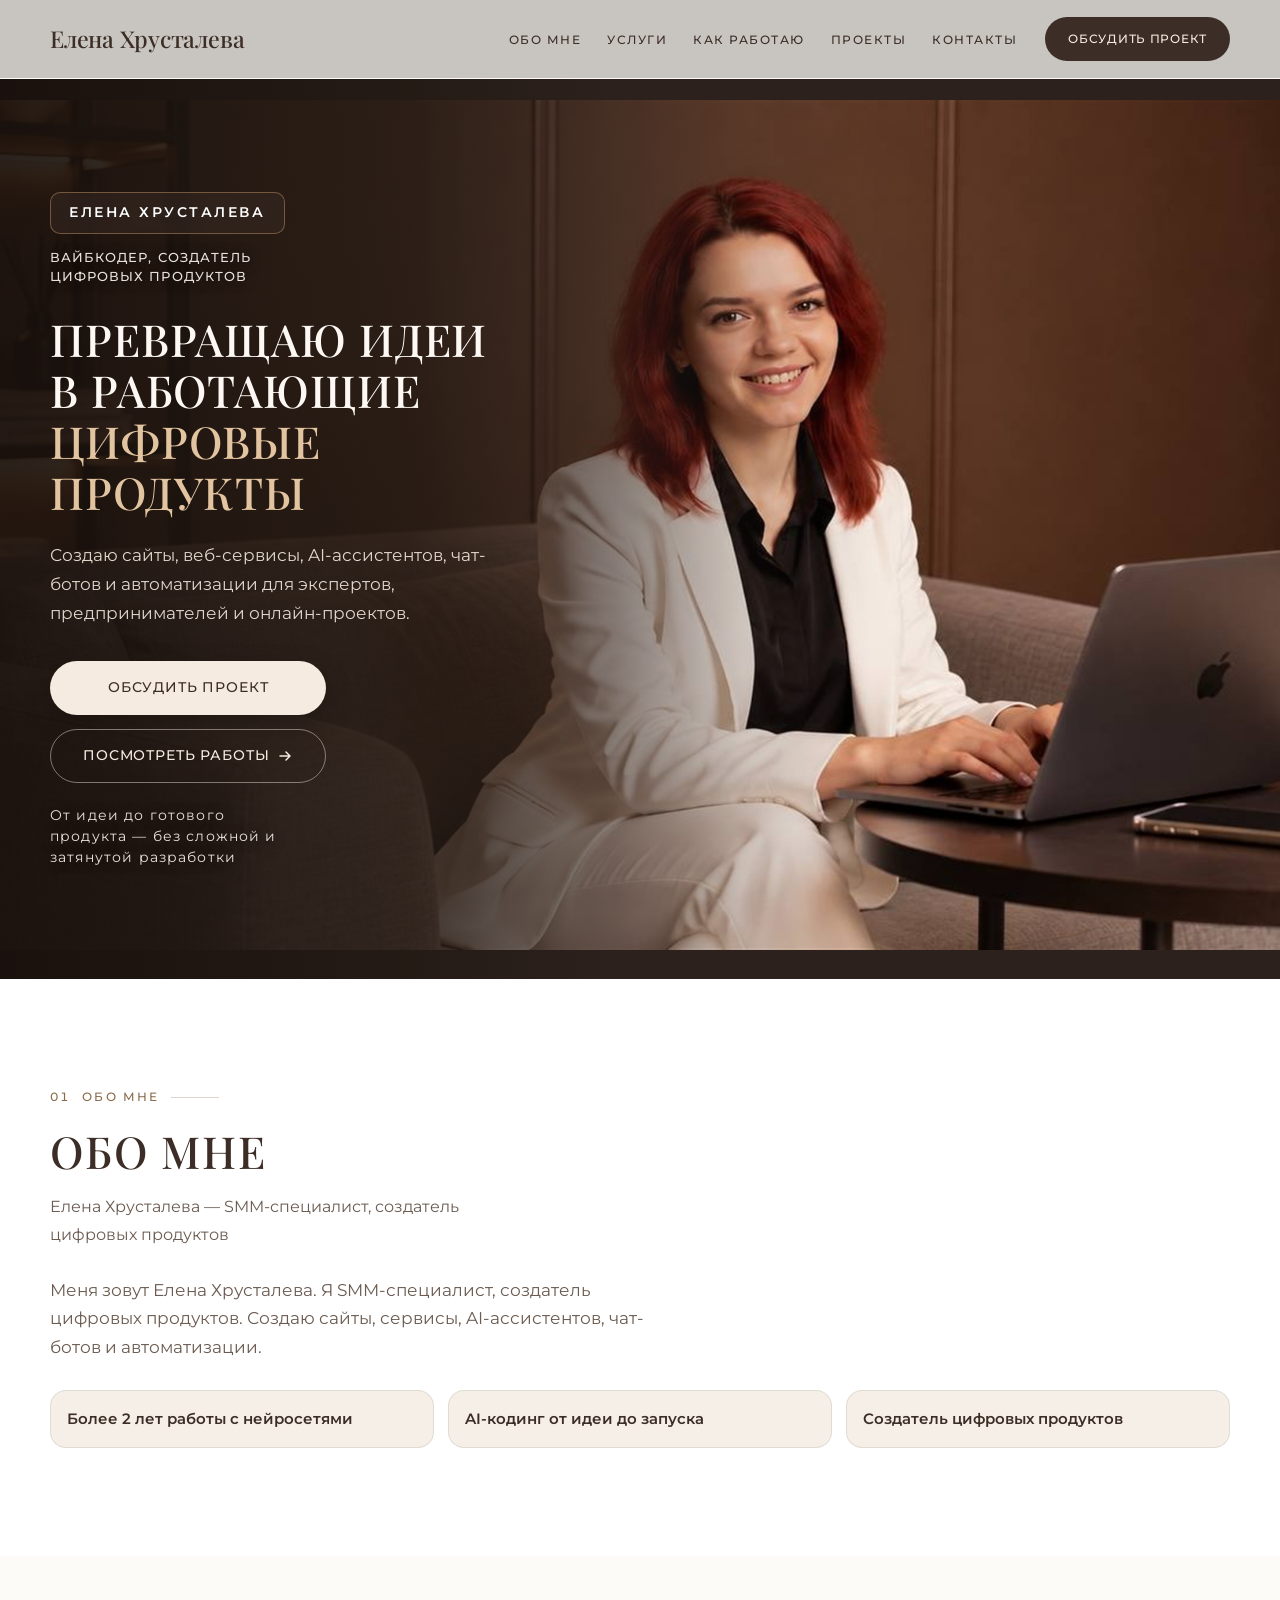
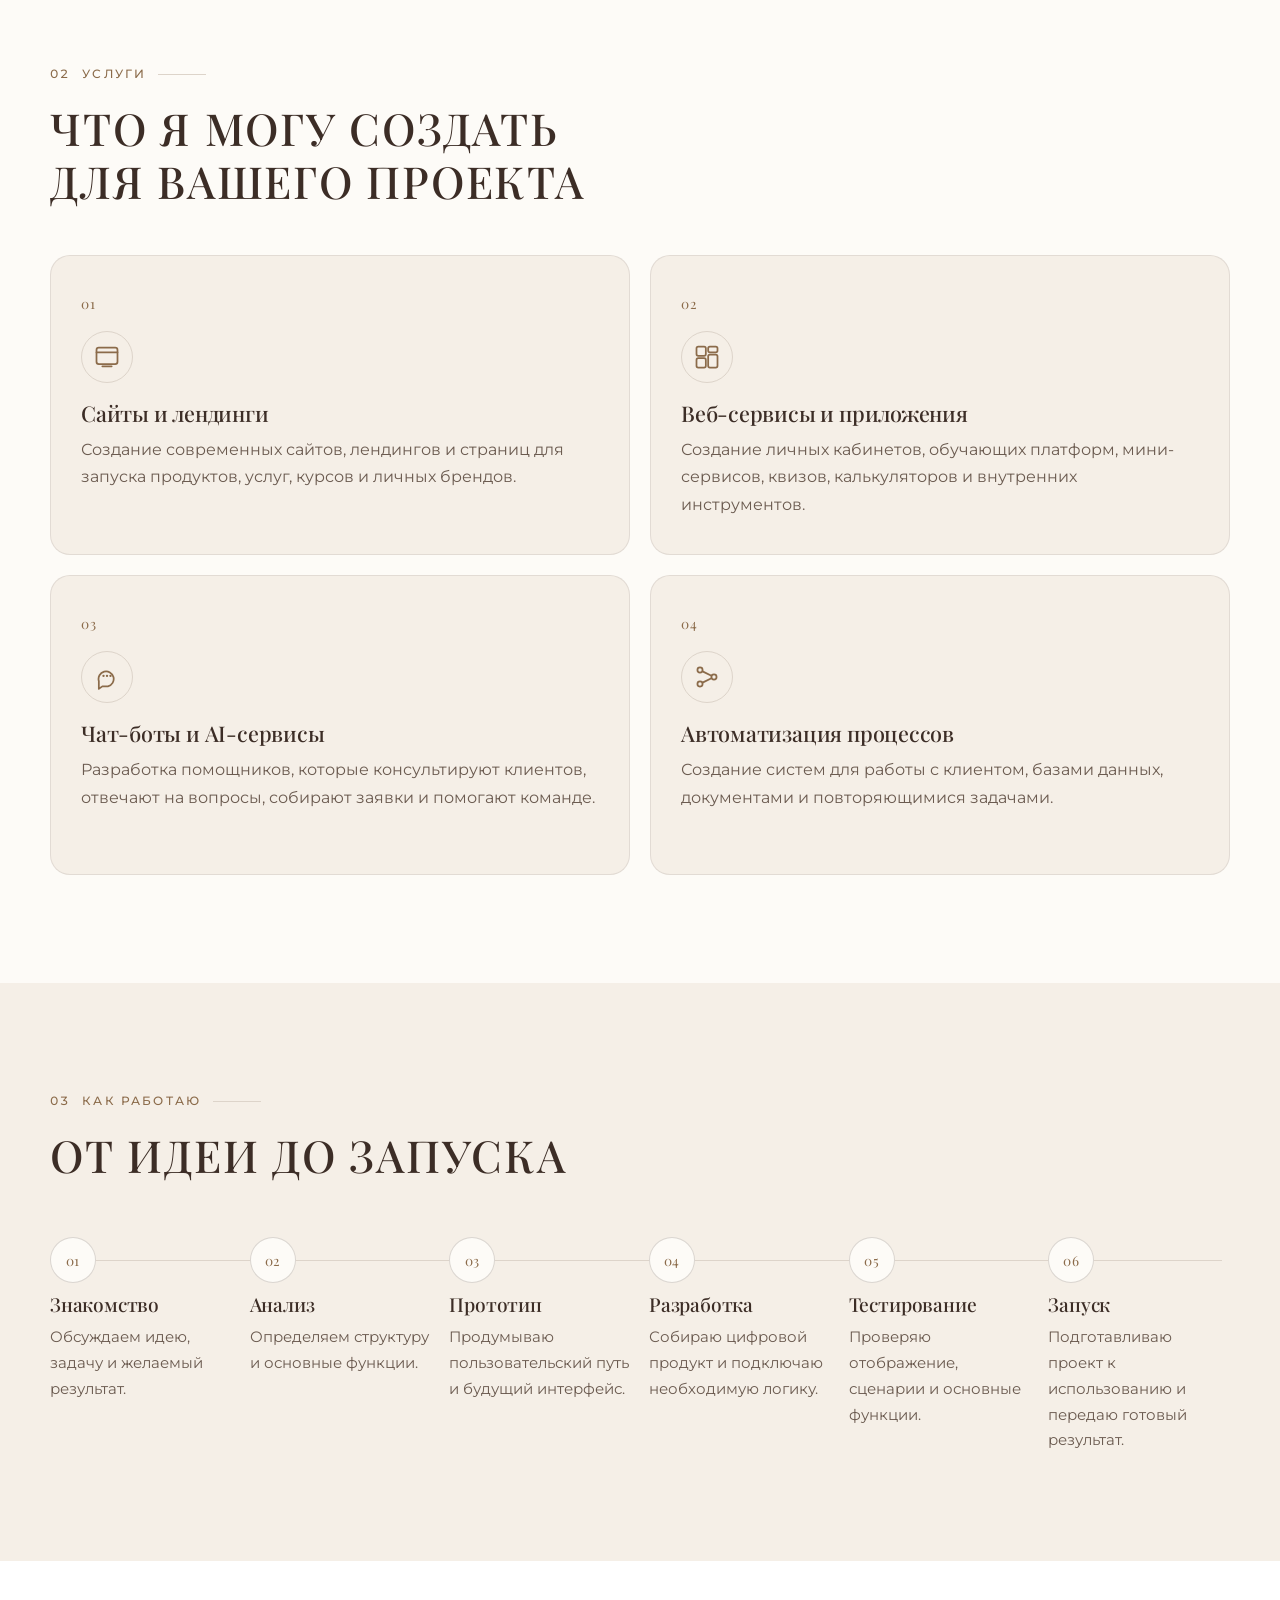
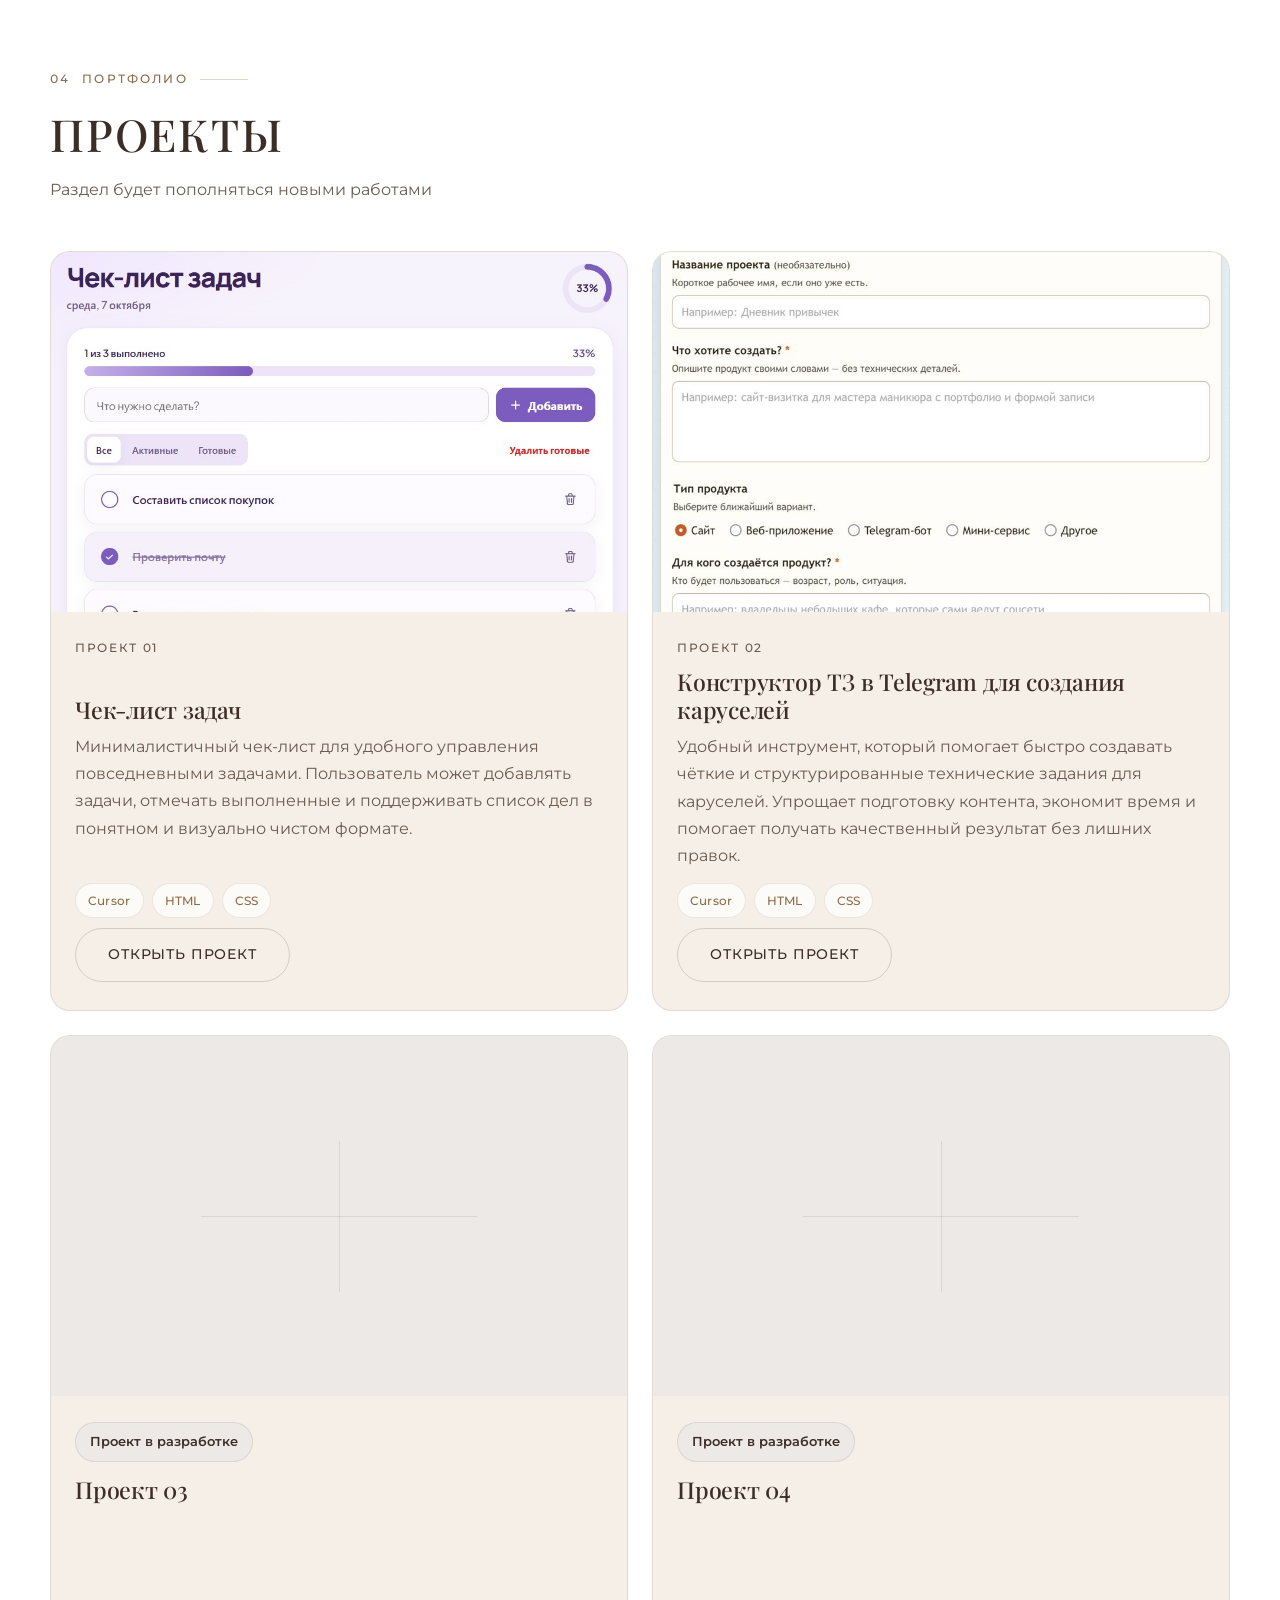
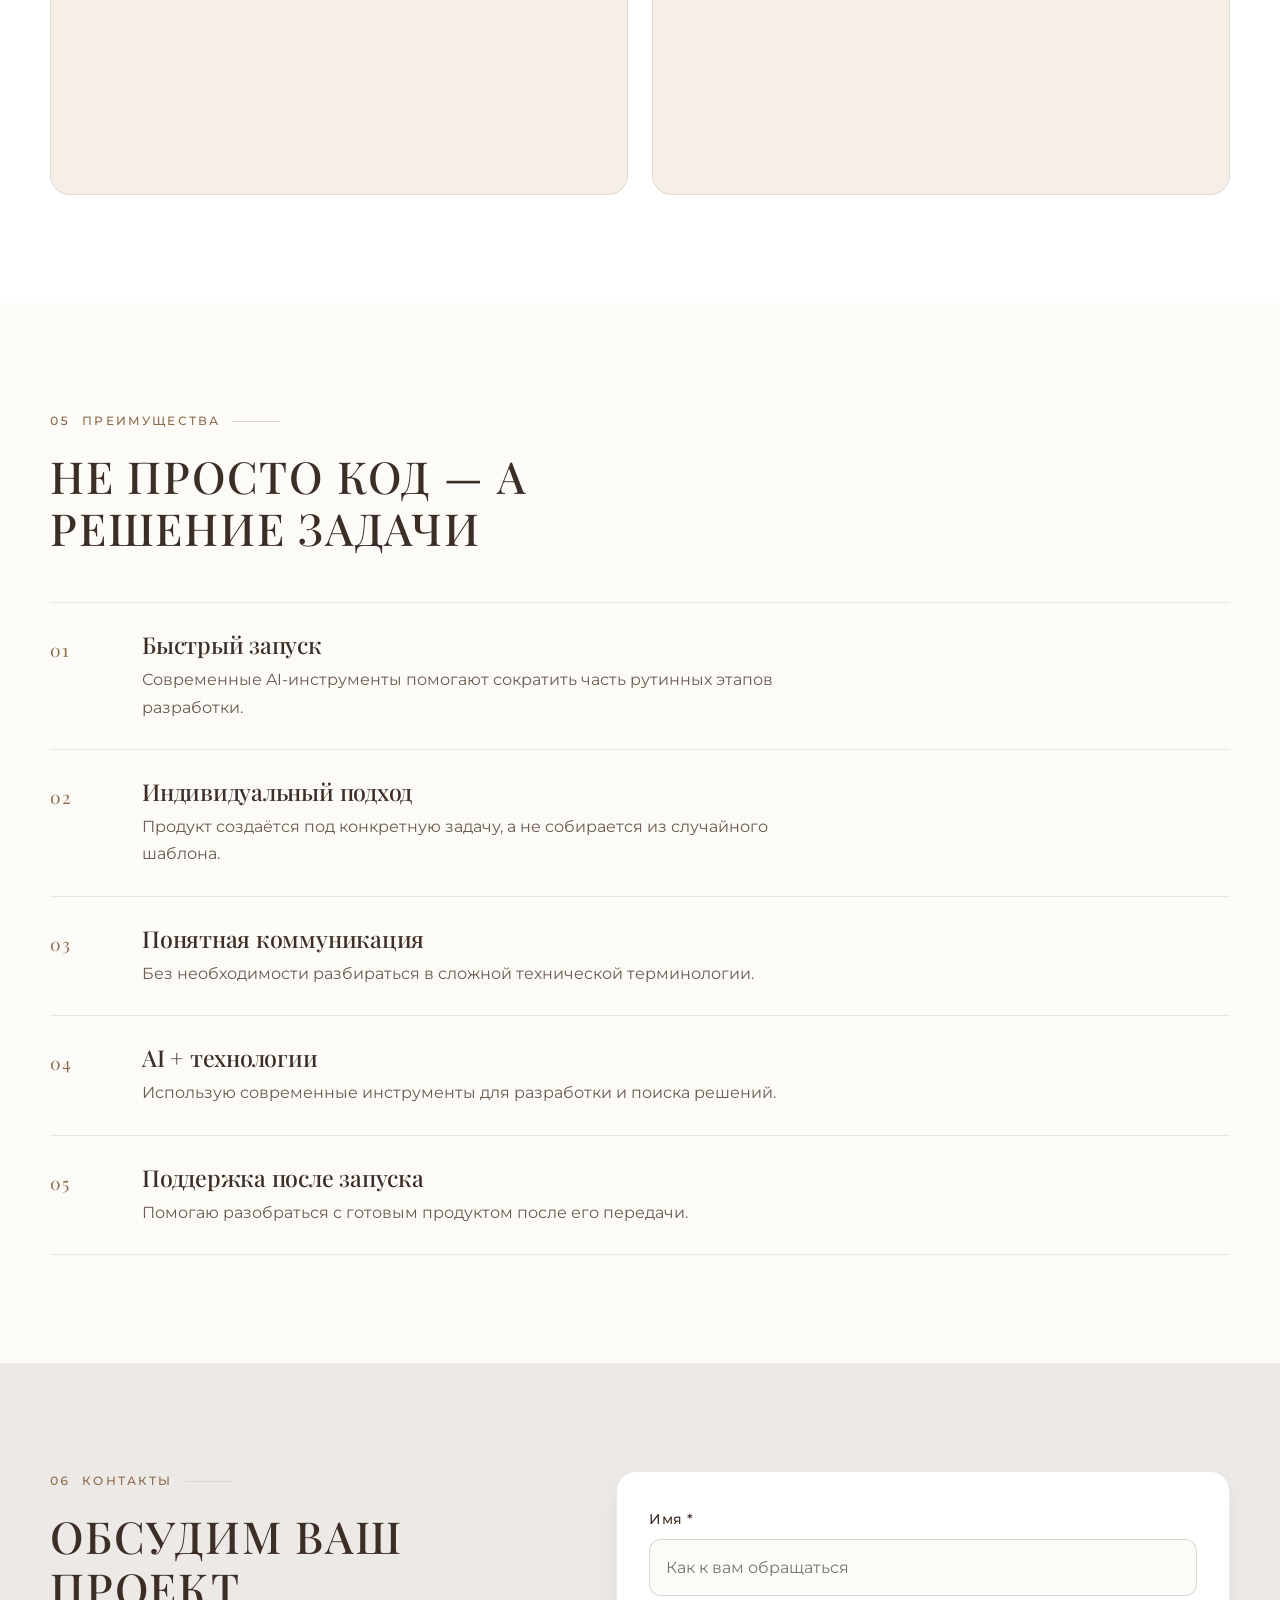
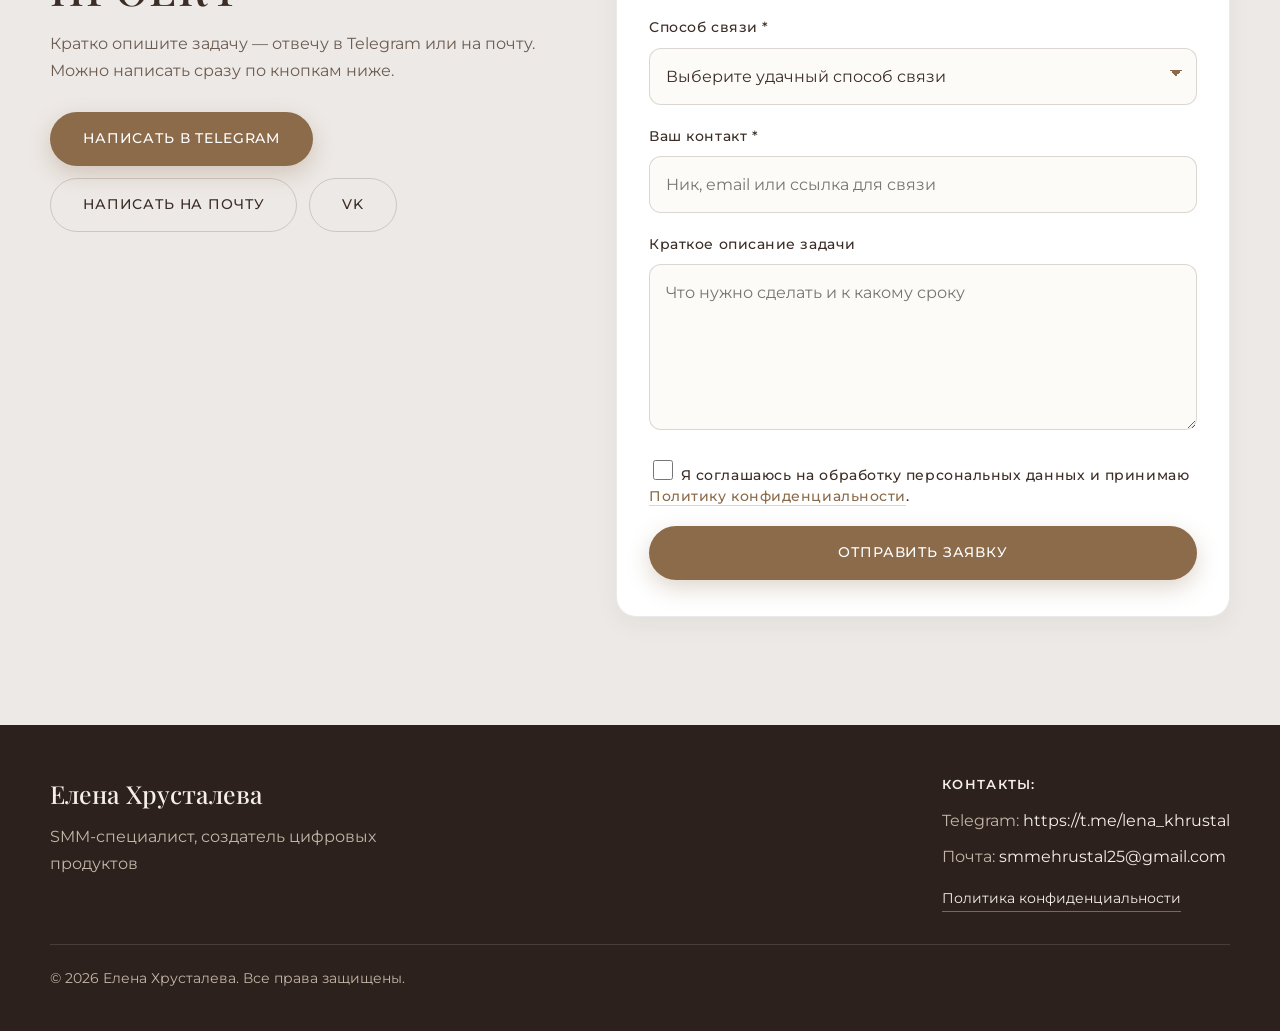
==== commit 5c2b732e: "Внесены изменения" ====
--- a/index.html
+++ b/index.html
@@ -472,7 +472,7 @@
                 <li>HTML</li>
                 <li>CSS</li>
               </ul>
-              <span class="project-card__status">Проект в разработке</span>
+              <a class="btn btn--secondary" href="https://khrustal25.github.io/task-checklist/" target="_blank" rel="noopener noreferrer">Открыть проект</a>
             </div>
           </article>
 
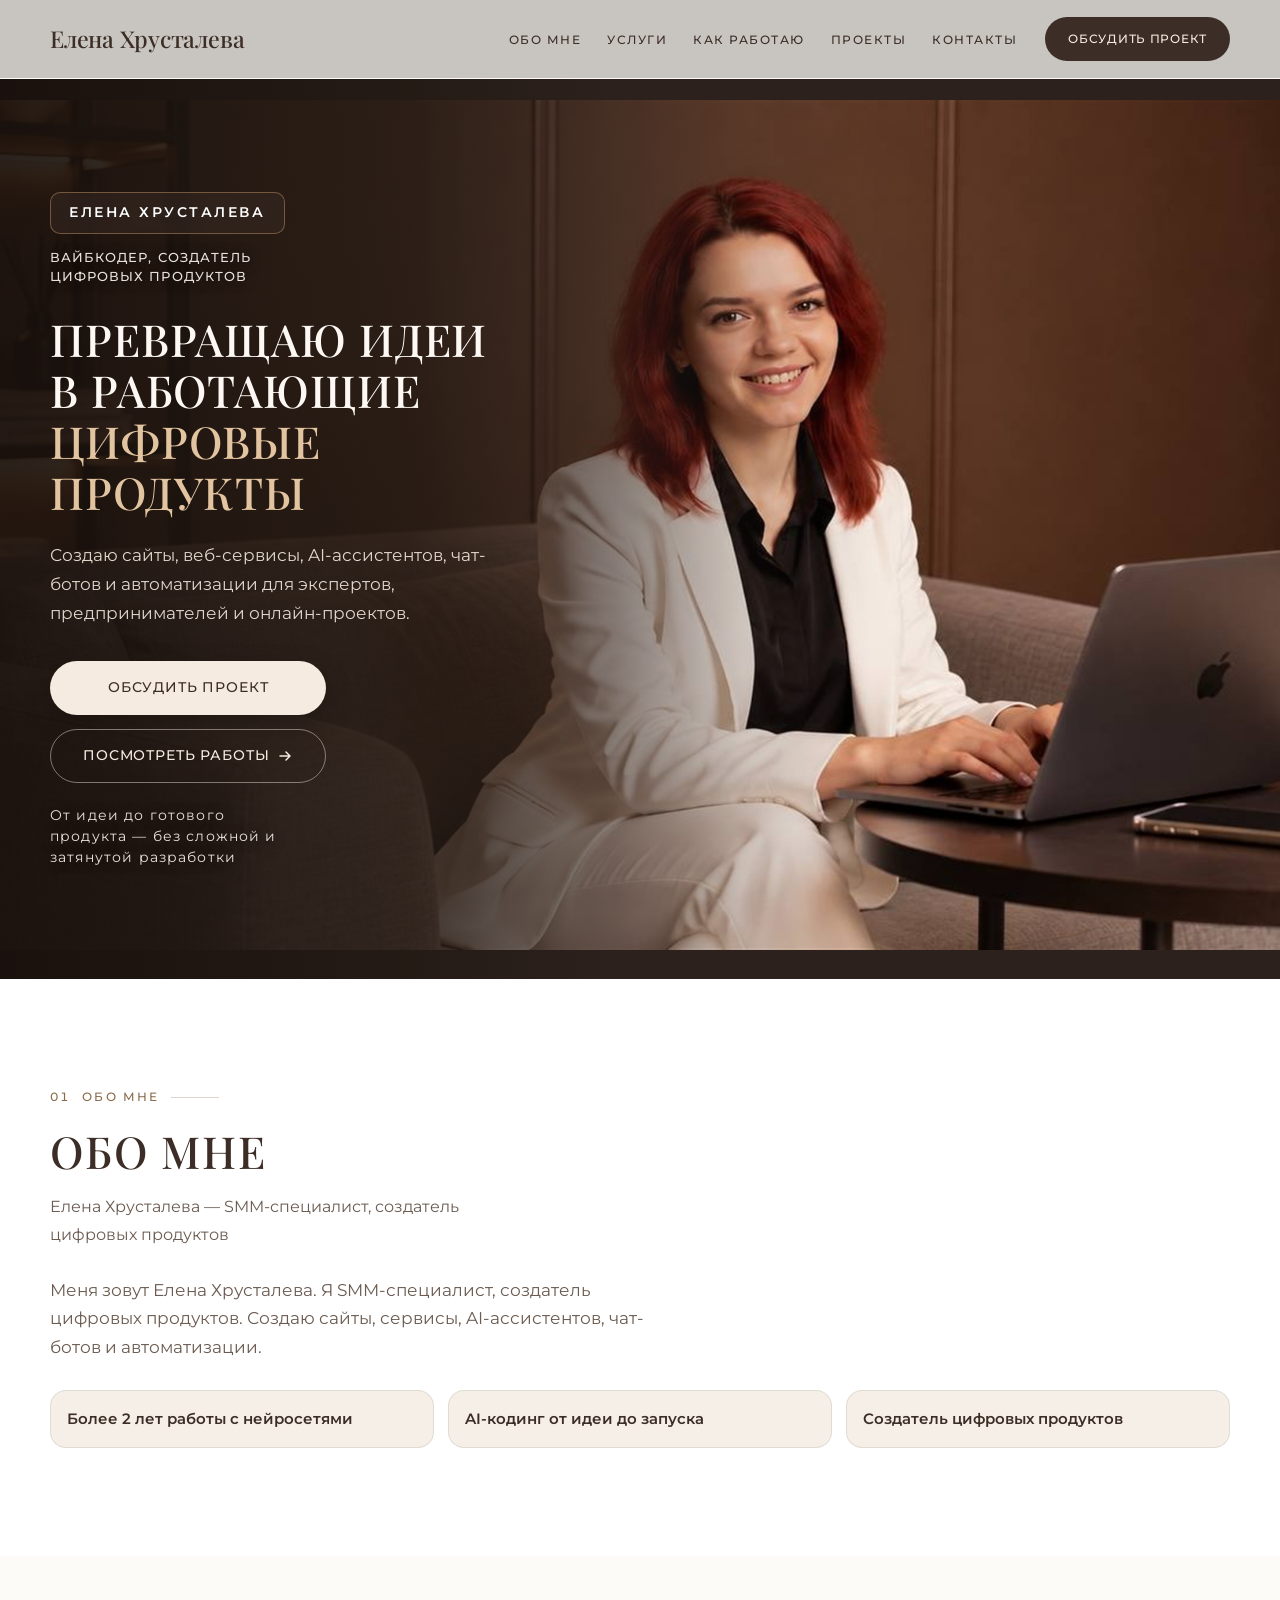
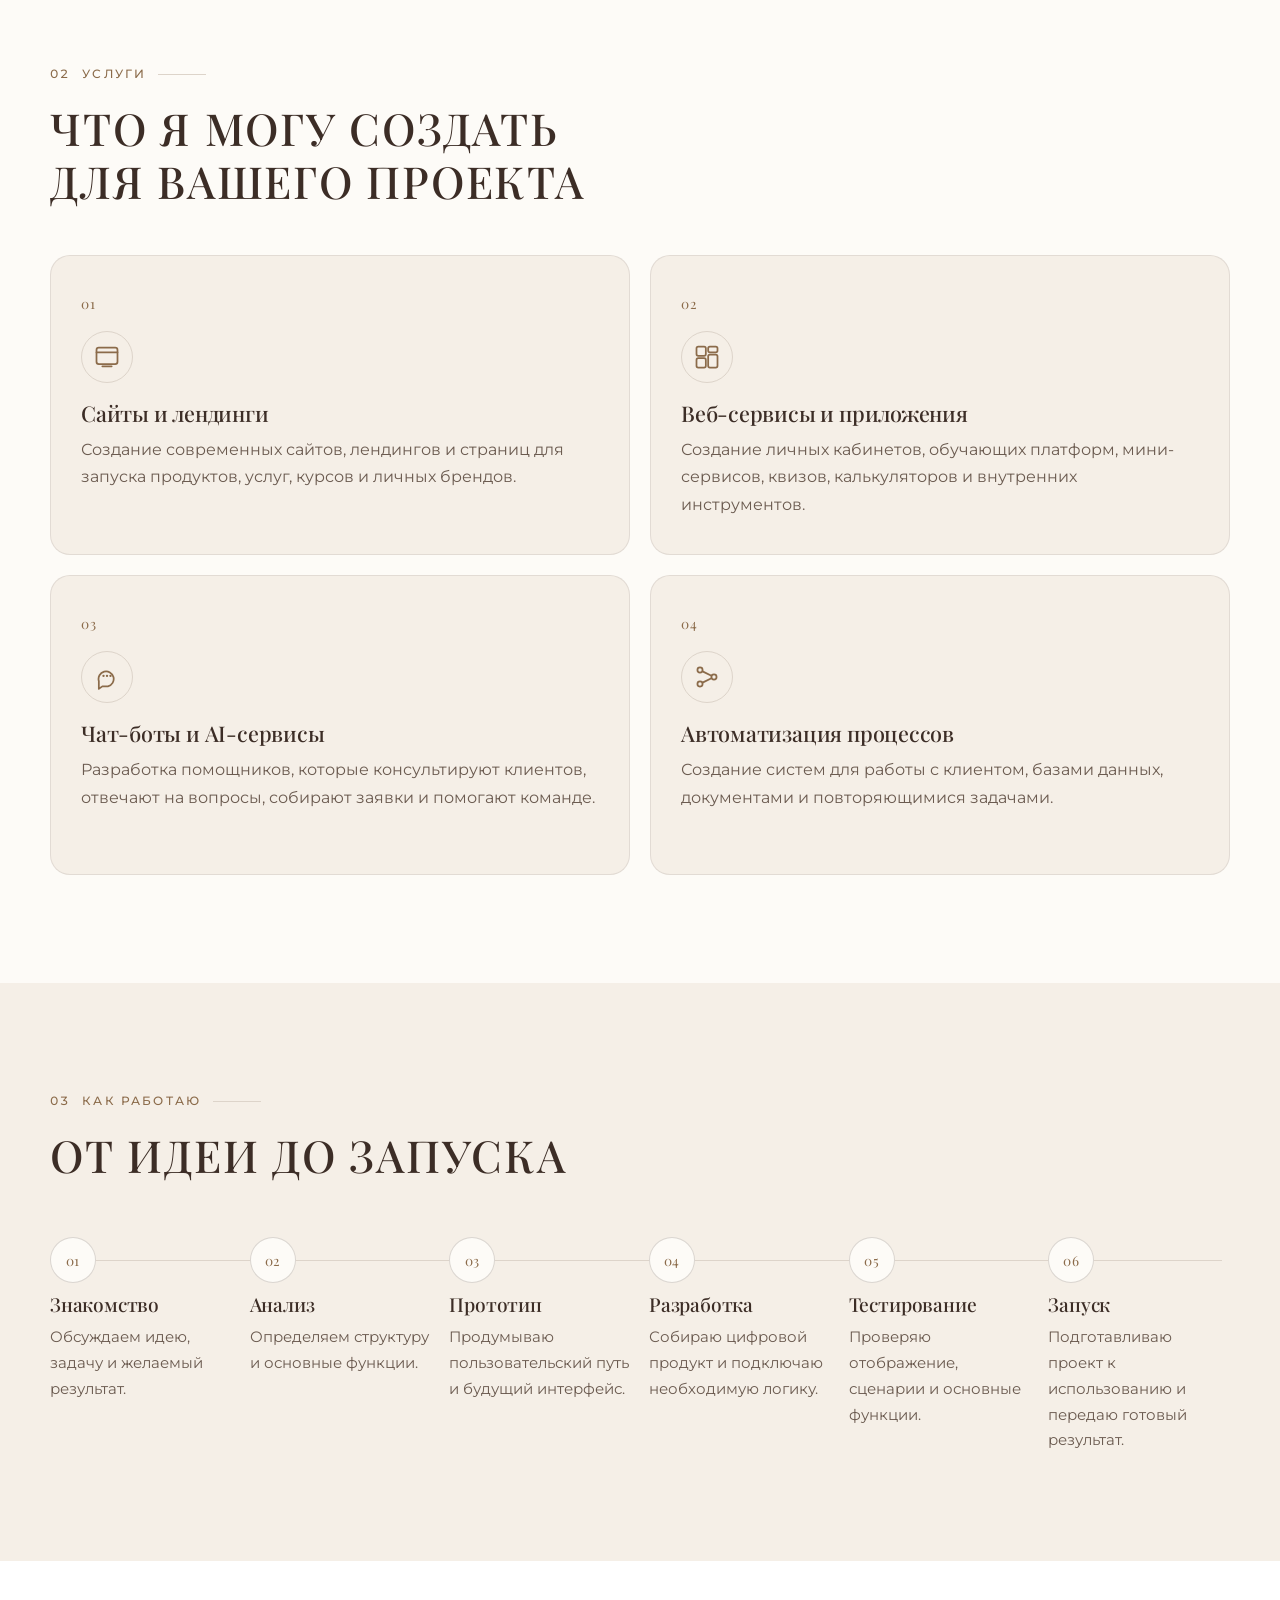
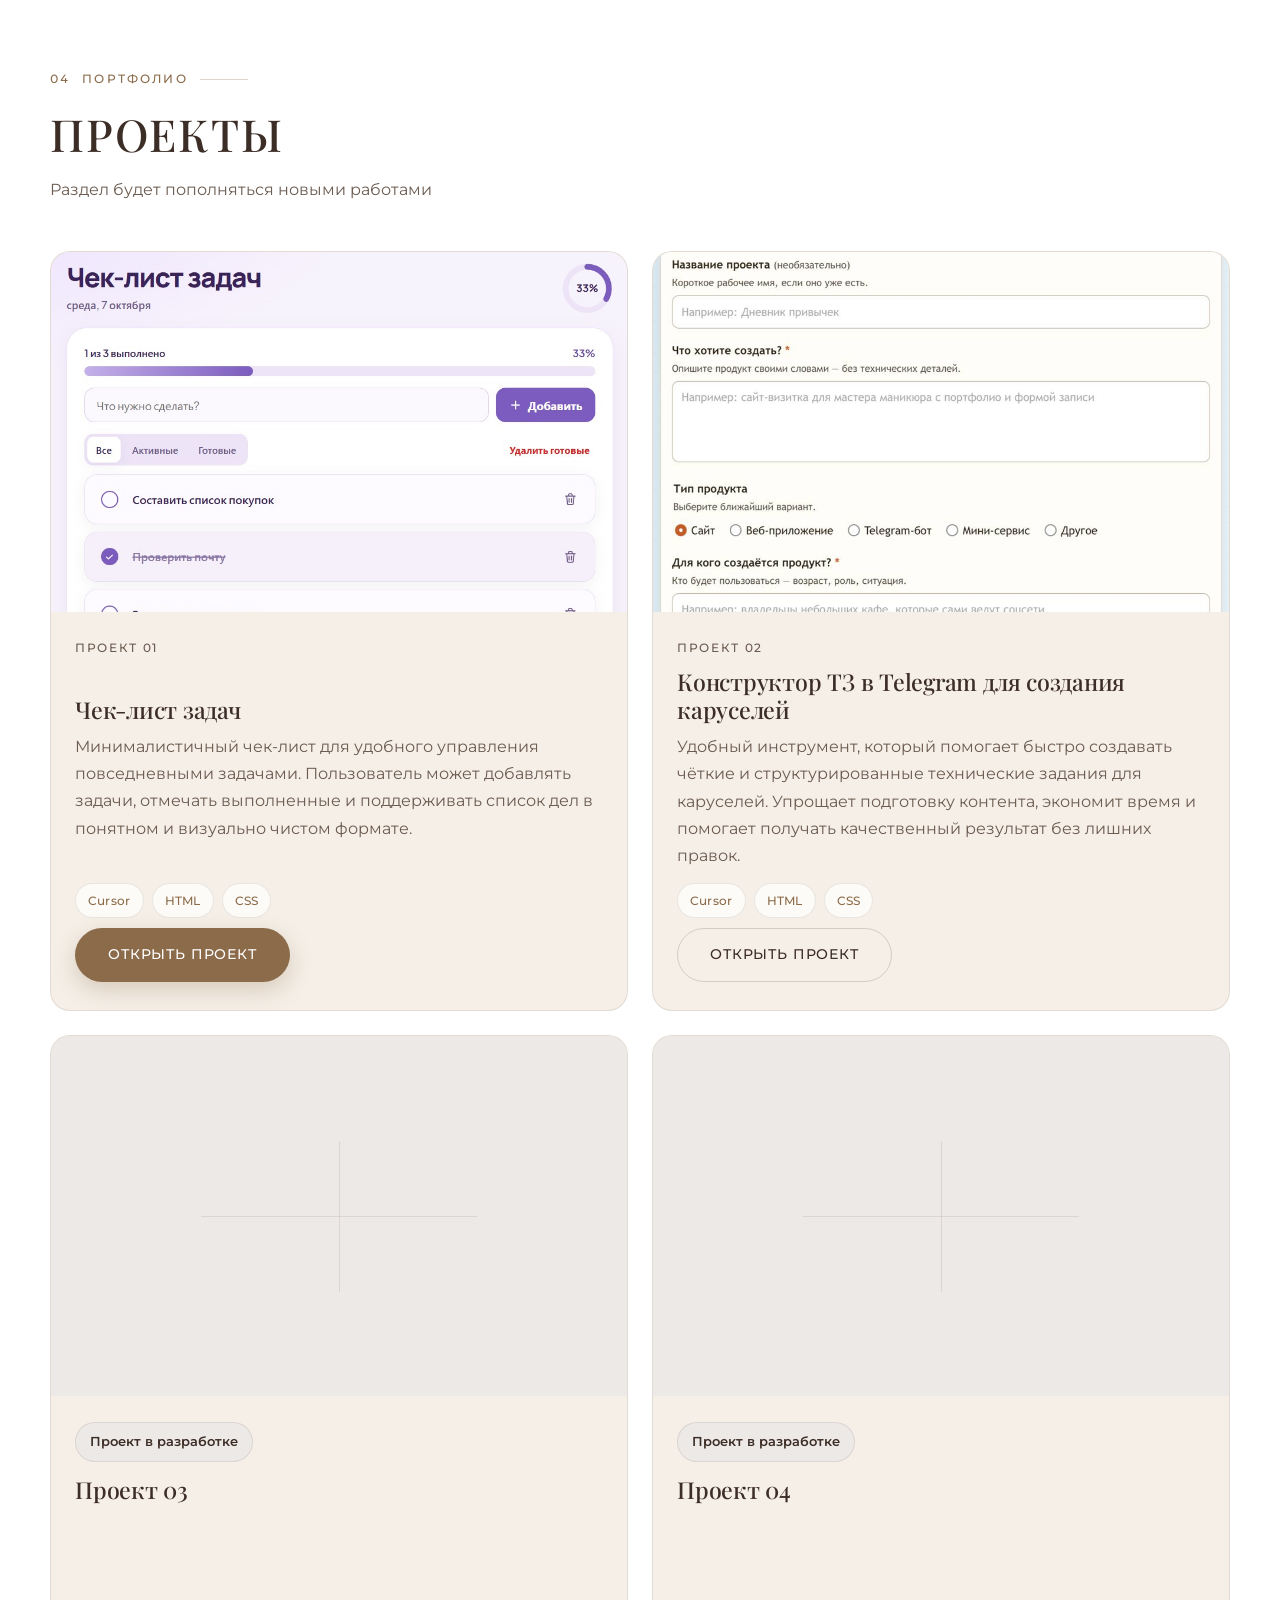
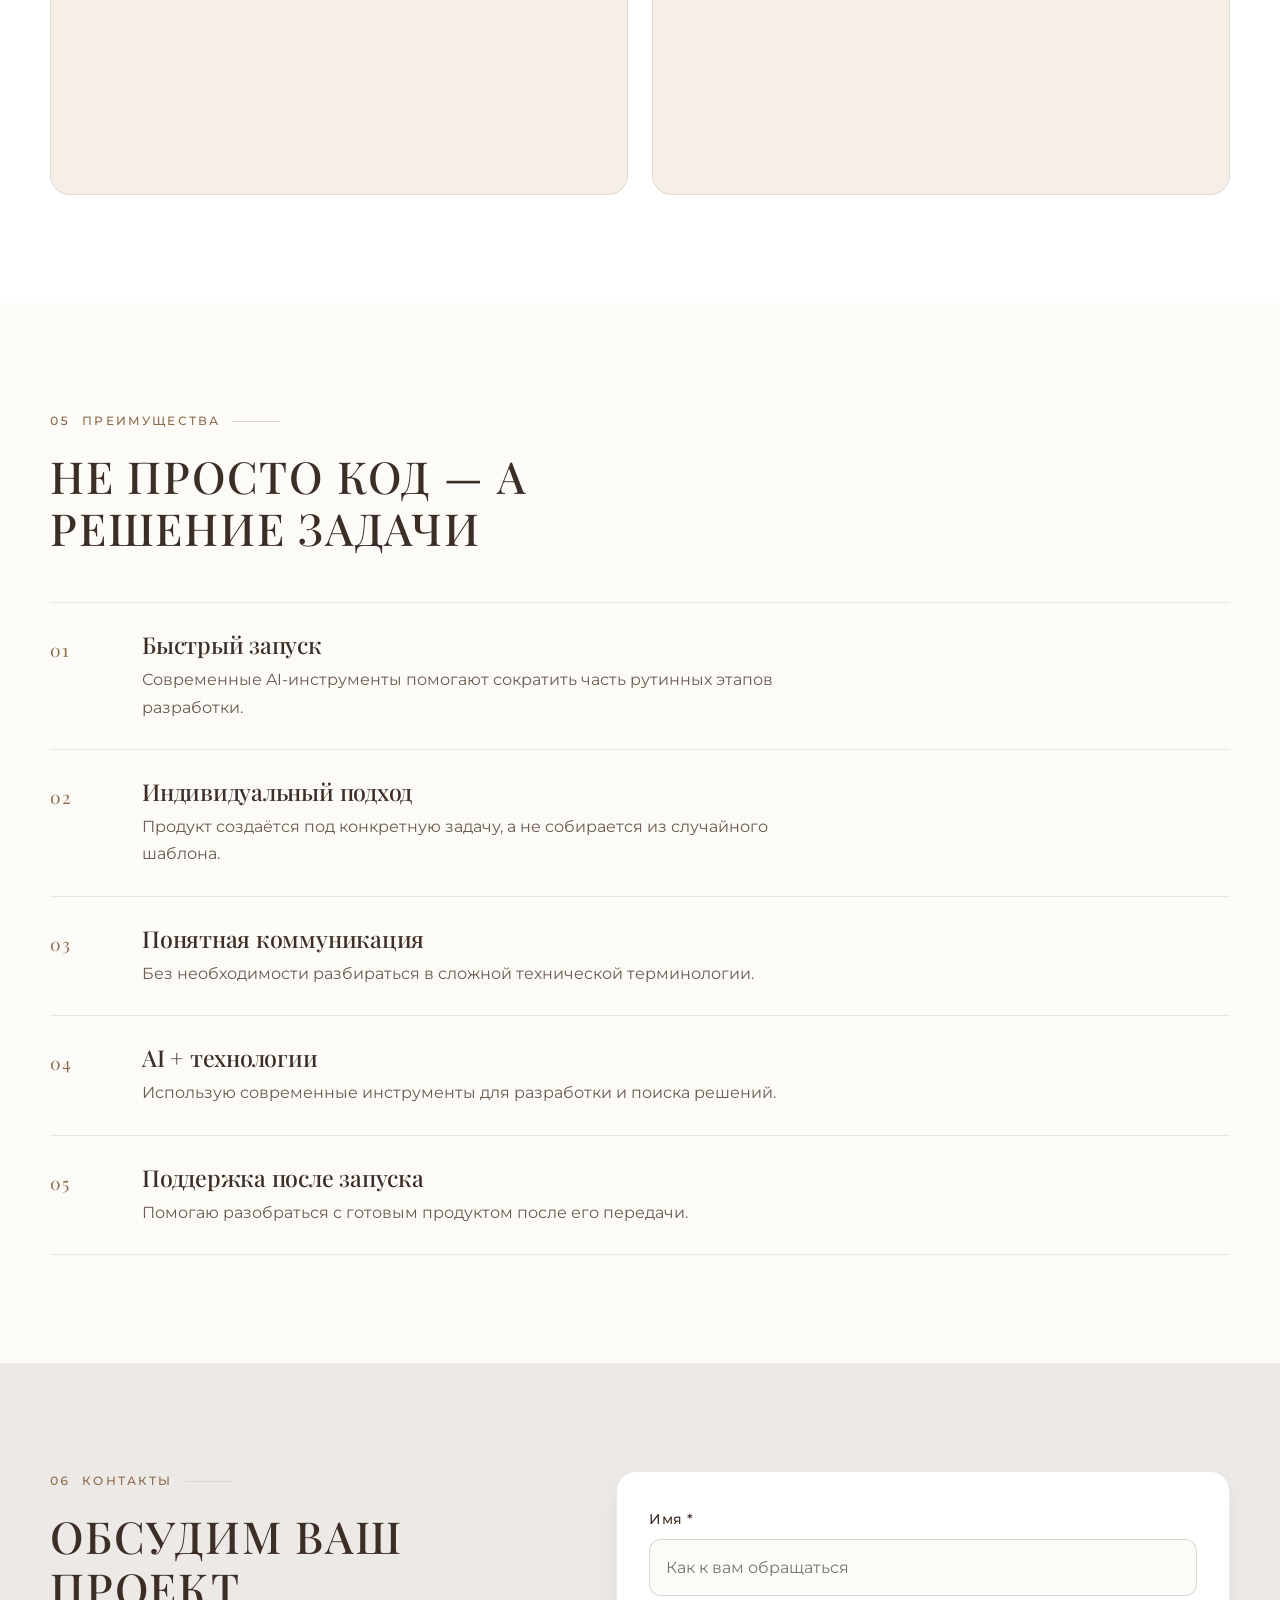
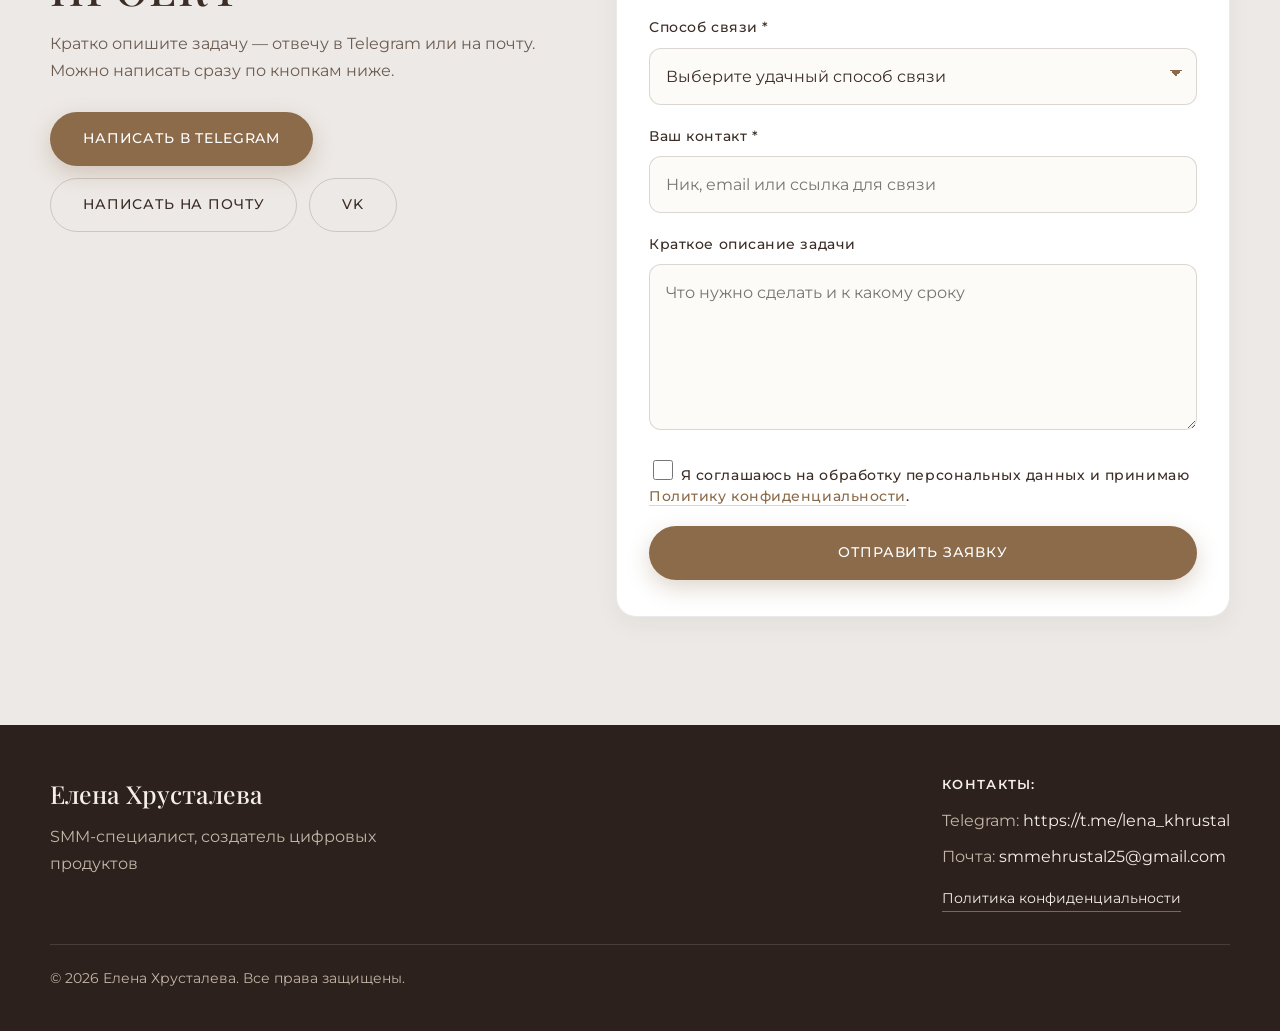
==== commit 81916938: "Внесены изменения" ====
--- a/index.html
+++ b/index.html
@@ -455,14 +455,14 @@
 
           <!-- PROJECT 1 -->
           <article class="project-card reveal">
-            <div class="project-card__media">
+            <a class="project-card__media" href="https://khrustal25.github.io/task-checklist/" aria-label="Открыть Чек-лист задач">
               <img
                 src="project-01.jpg"
                 alt="Чек-лист задач — веб-приложение"
                 width="1200"
                 height="825"
               >
-            </div>
+            </a>
             <div class="project-card__body">
               <p class="project-card__cat">Проект 01</p>
               <h3>Чек-лист задач</h3>
@@ -472,7 +472,7 @@
                 <li>HTML</li>
                 <li>CSS</li>
               </ul>
-              <a class="btn btn--secondary" href="https://khrustal25.github.io/task-checklist/" target="_blank" rel="noopener noreferrer">Открыть проект</a>
+              <a class="btn btn--primary" href="https://khrustal25.github.io/task-checklist/">Открыть проект</a>
             </div>
           </article>
 
--- a/styles.css
+++ b/styles.css
@@ -679,6 +679,12 @@
   aspect-ratio: 16 / 10;
   background: var(--beige);
   overflow: hidden;
+}
+
+a.project-card__media {
+  display: block;
+  color: inherit;
+  text-decoration: none;
 }
 
 .project-card__media img {
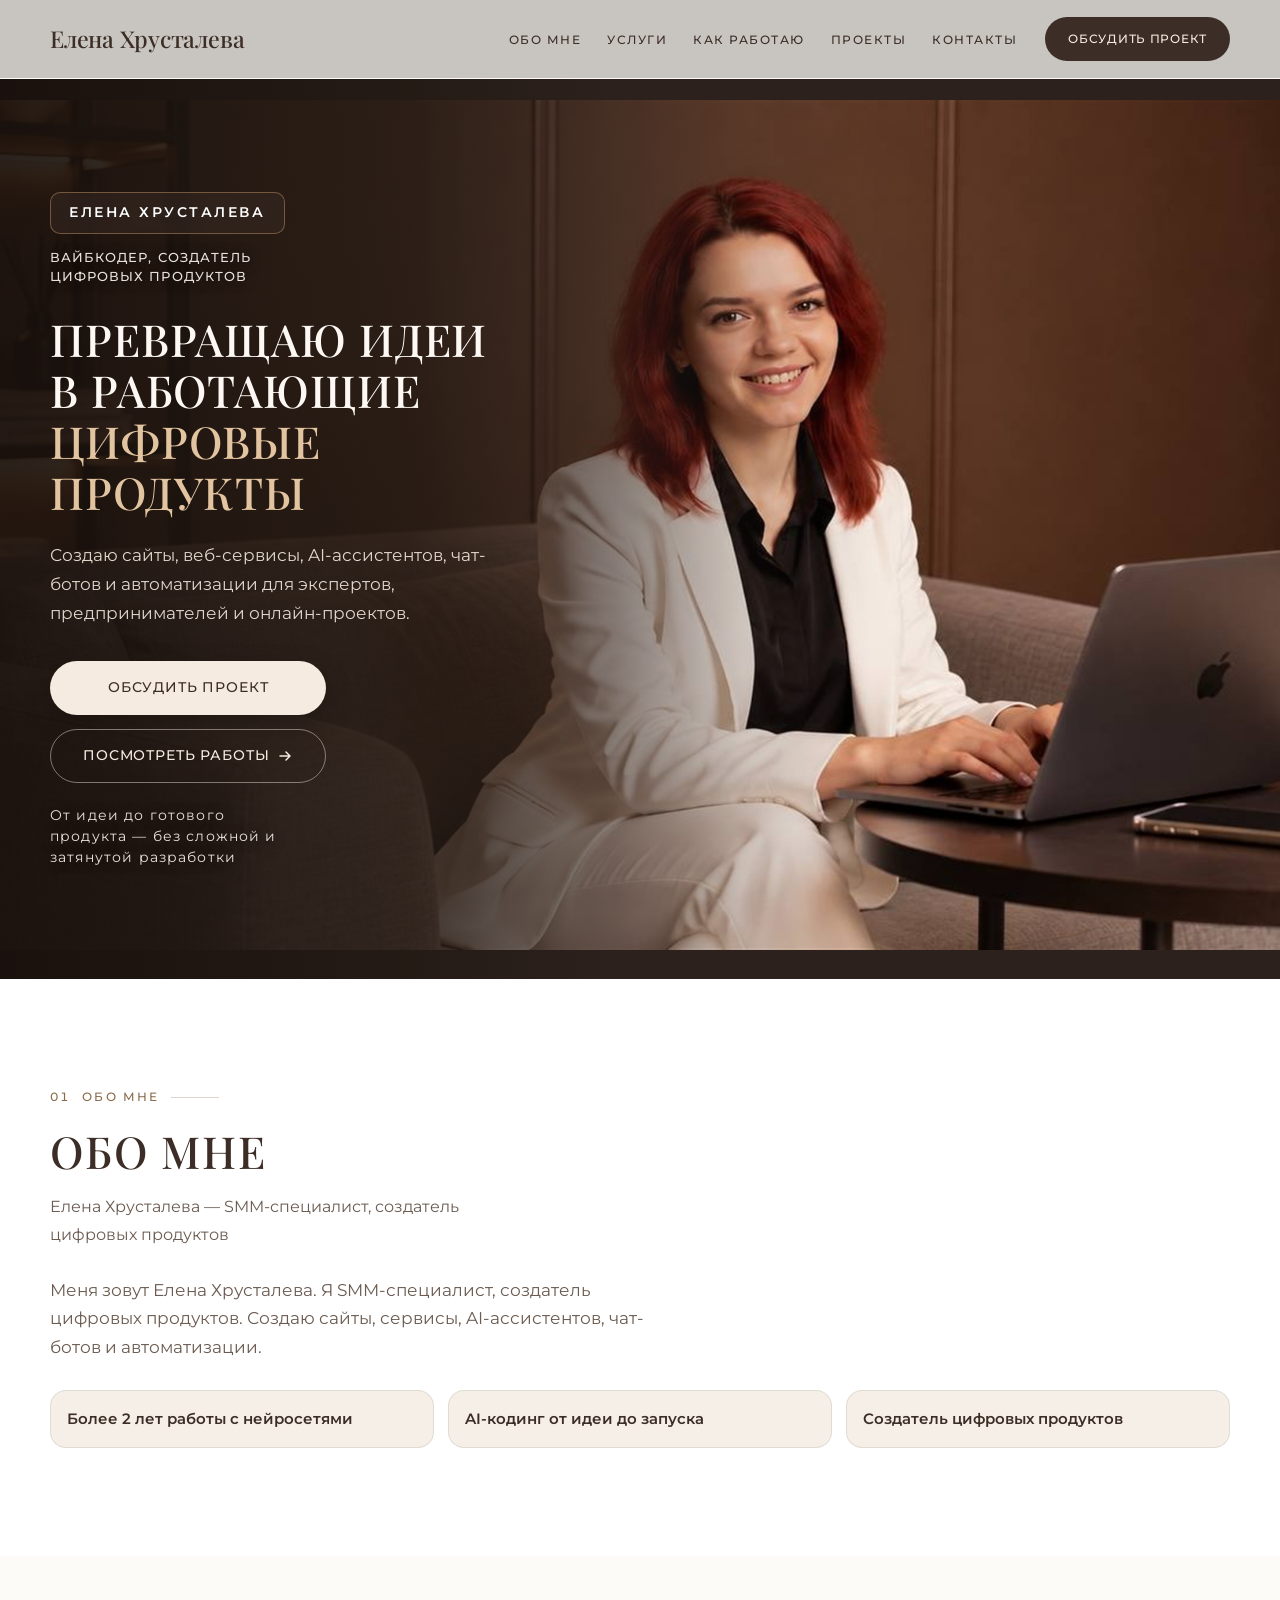
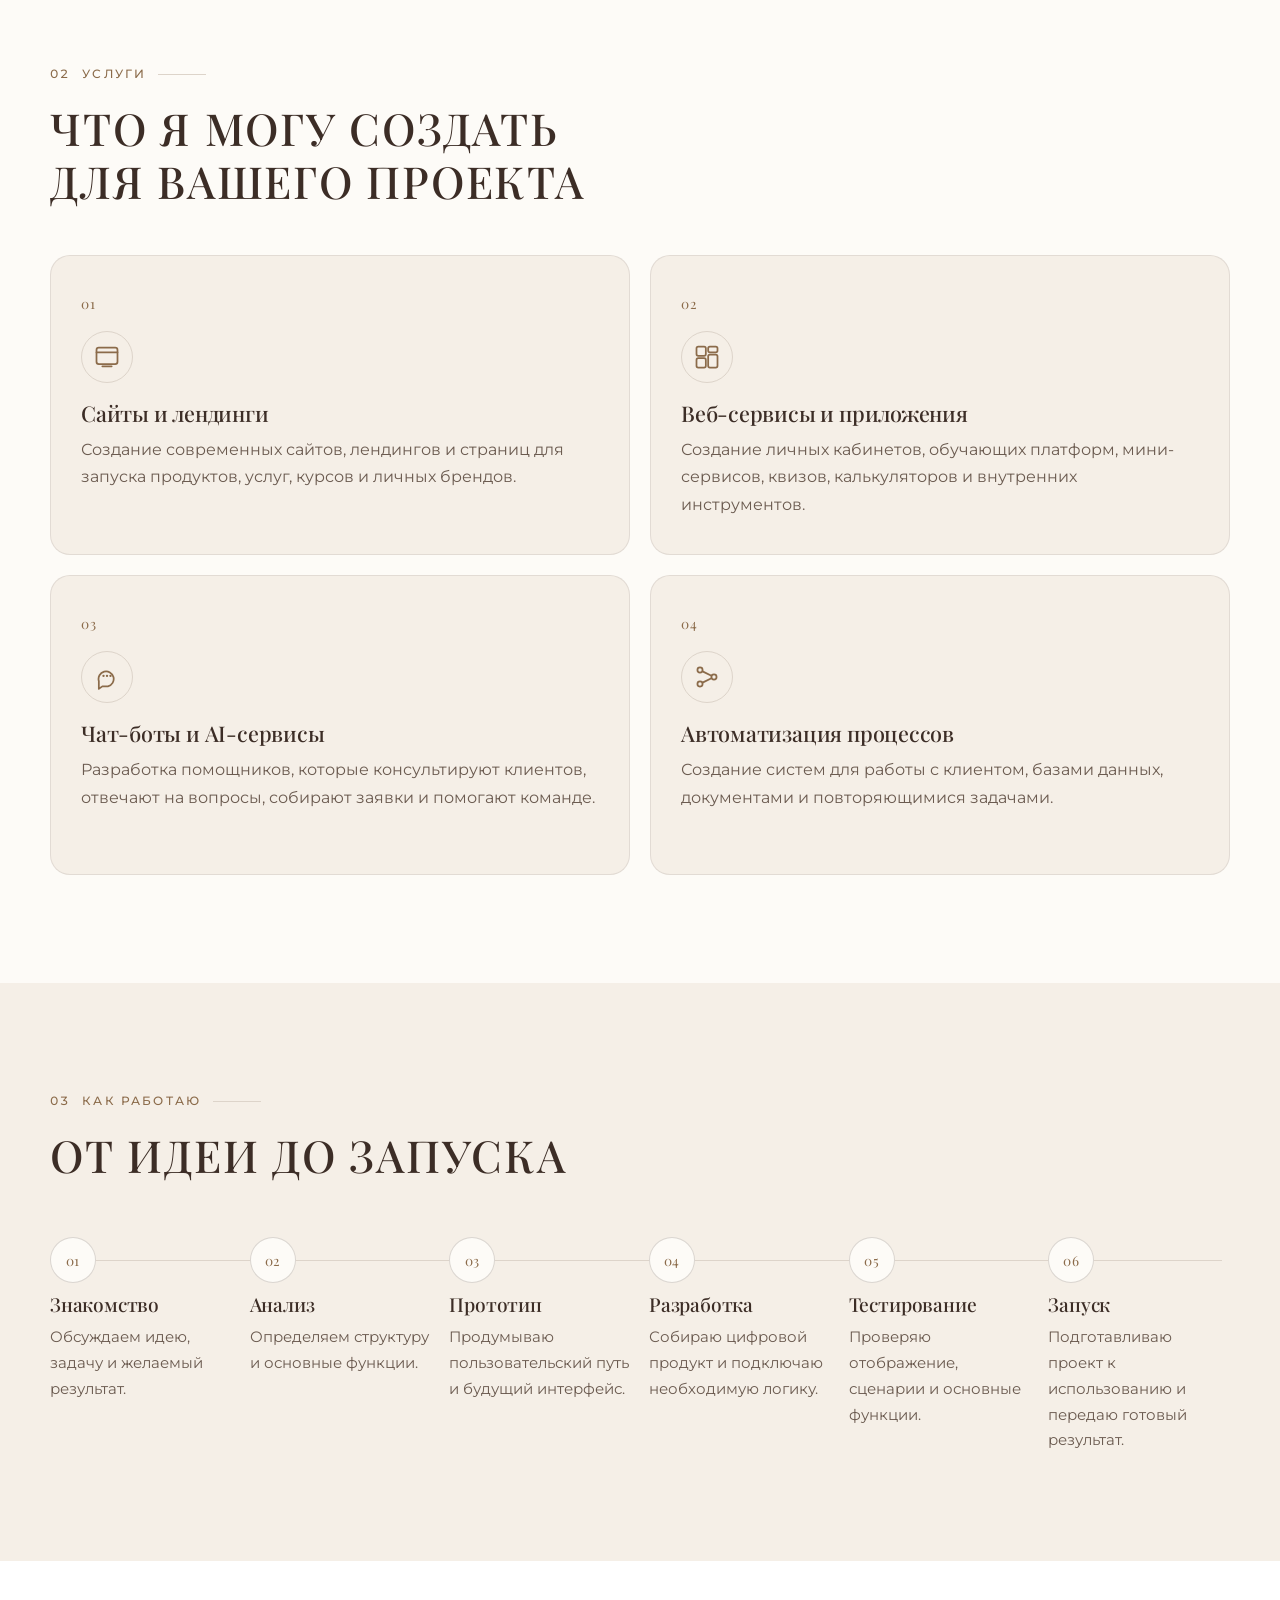
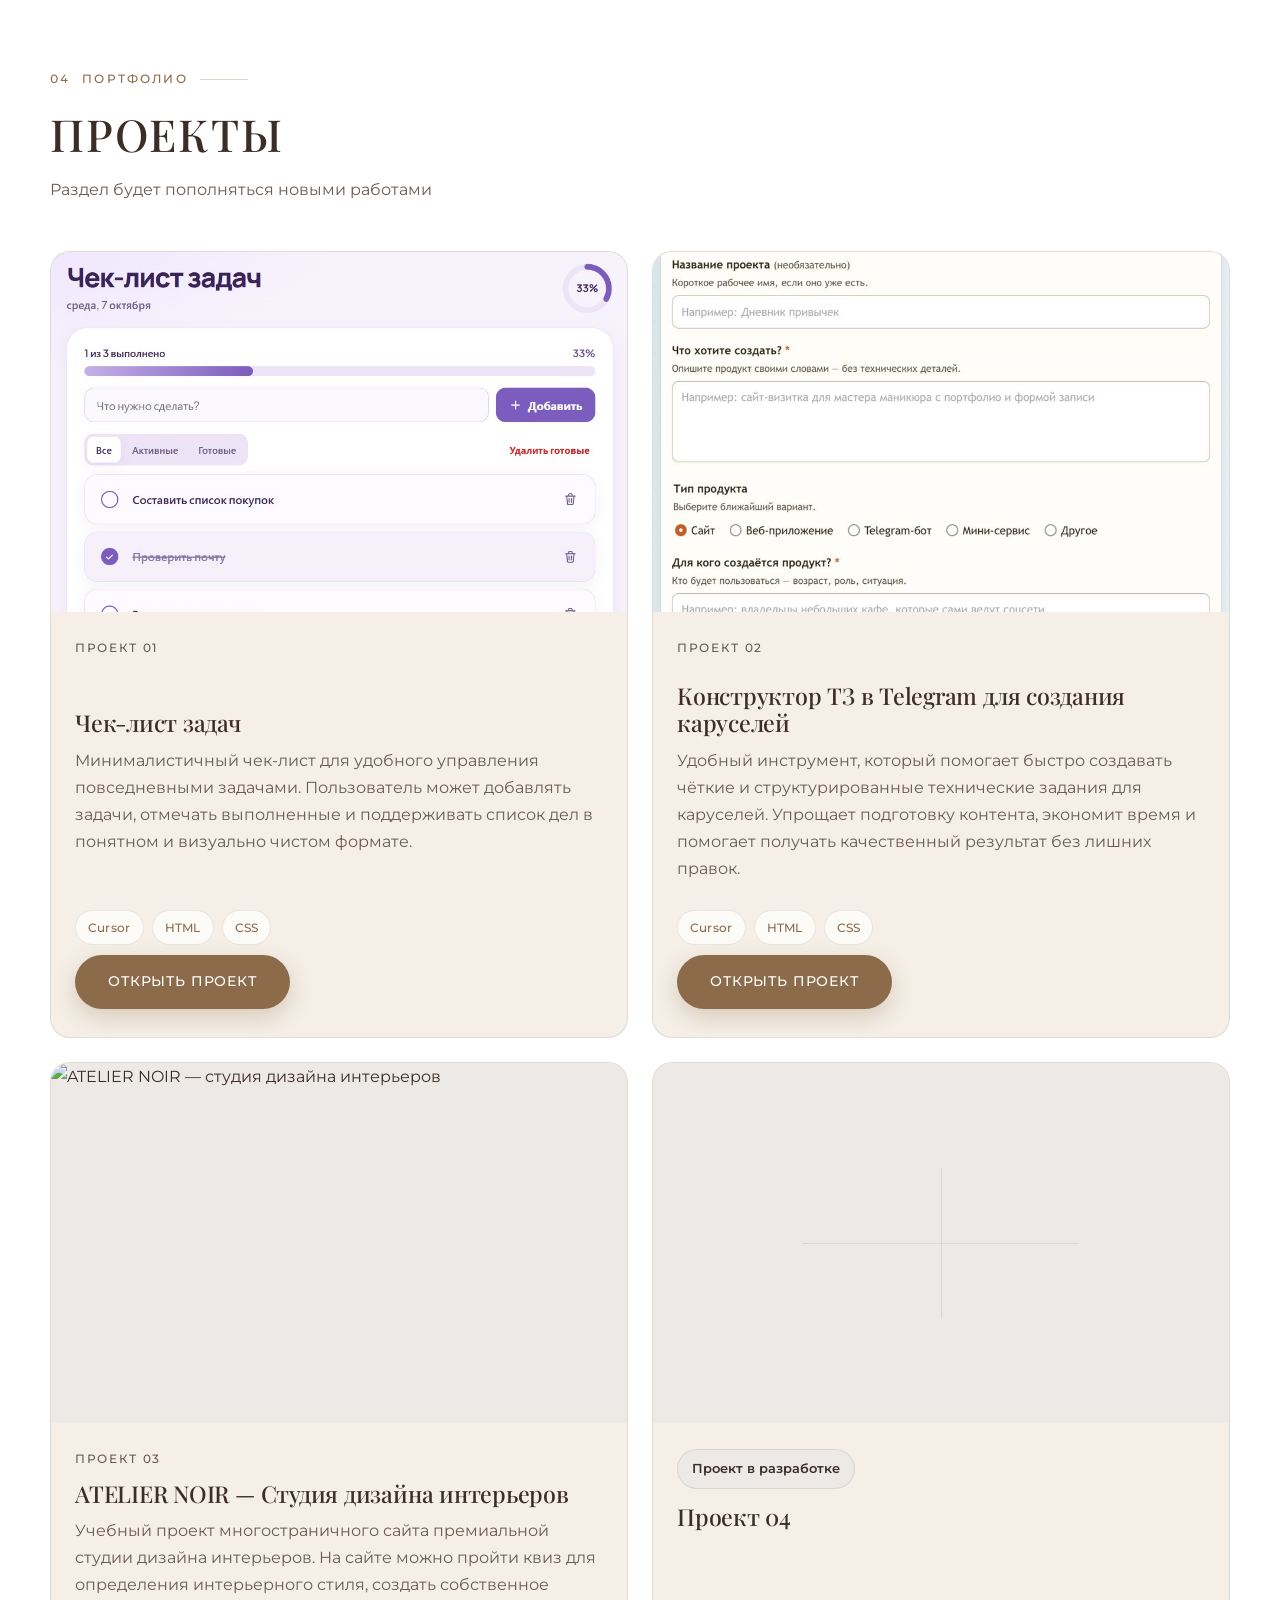
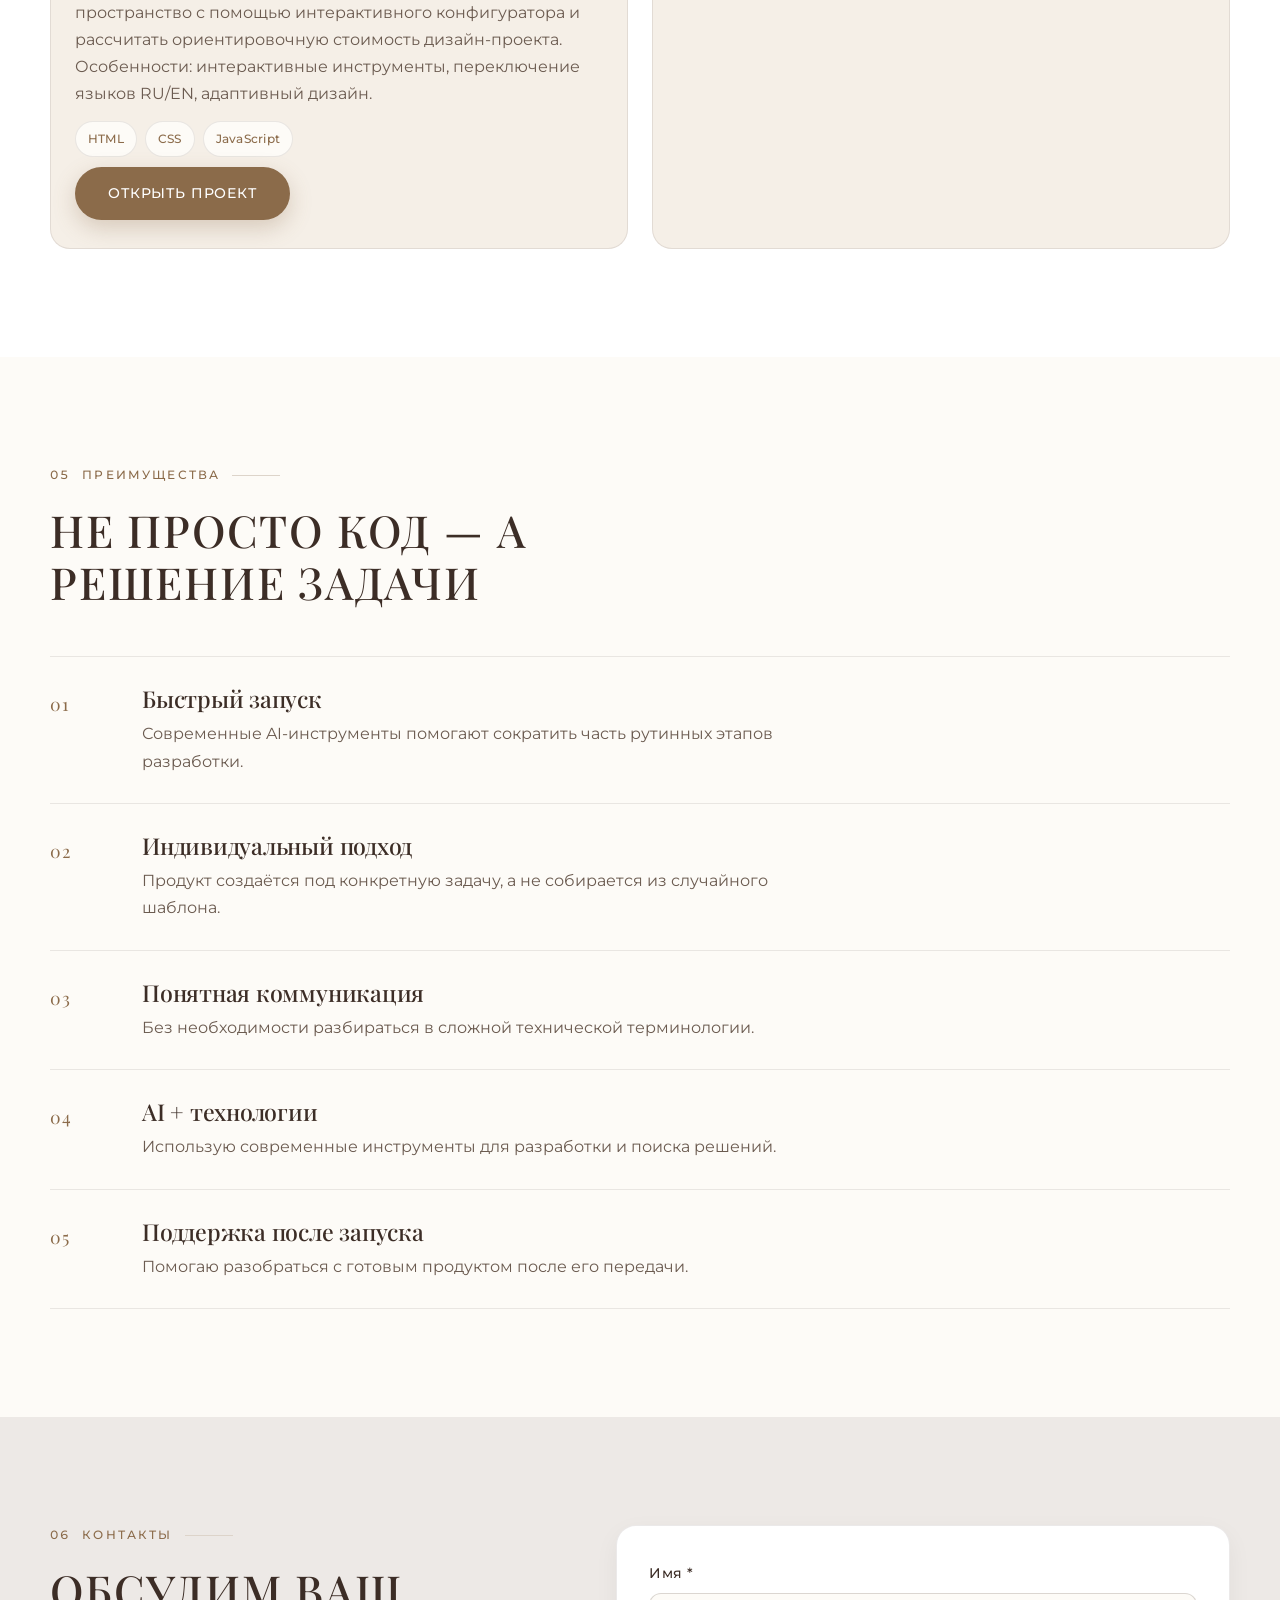
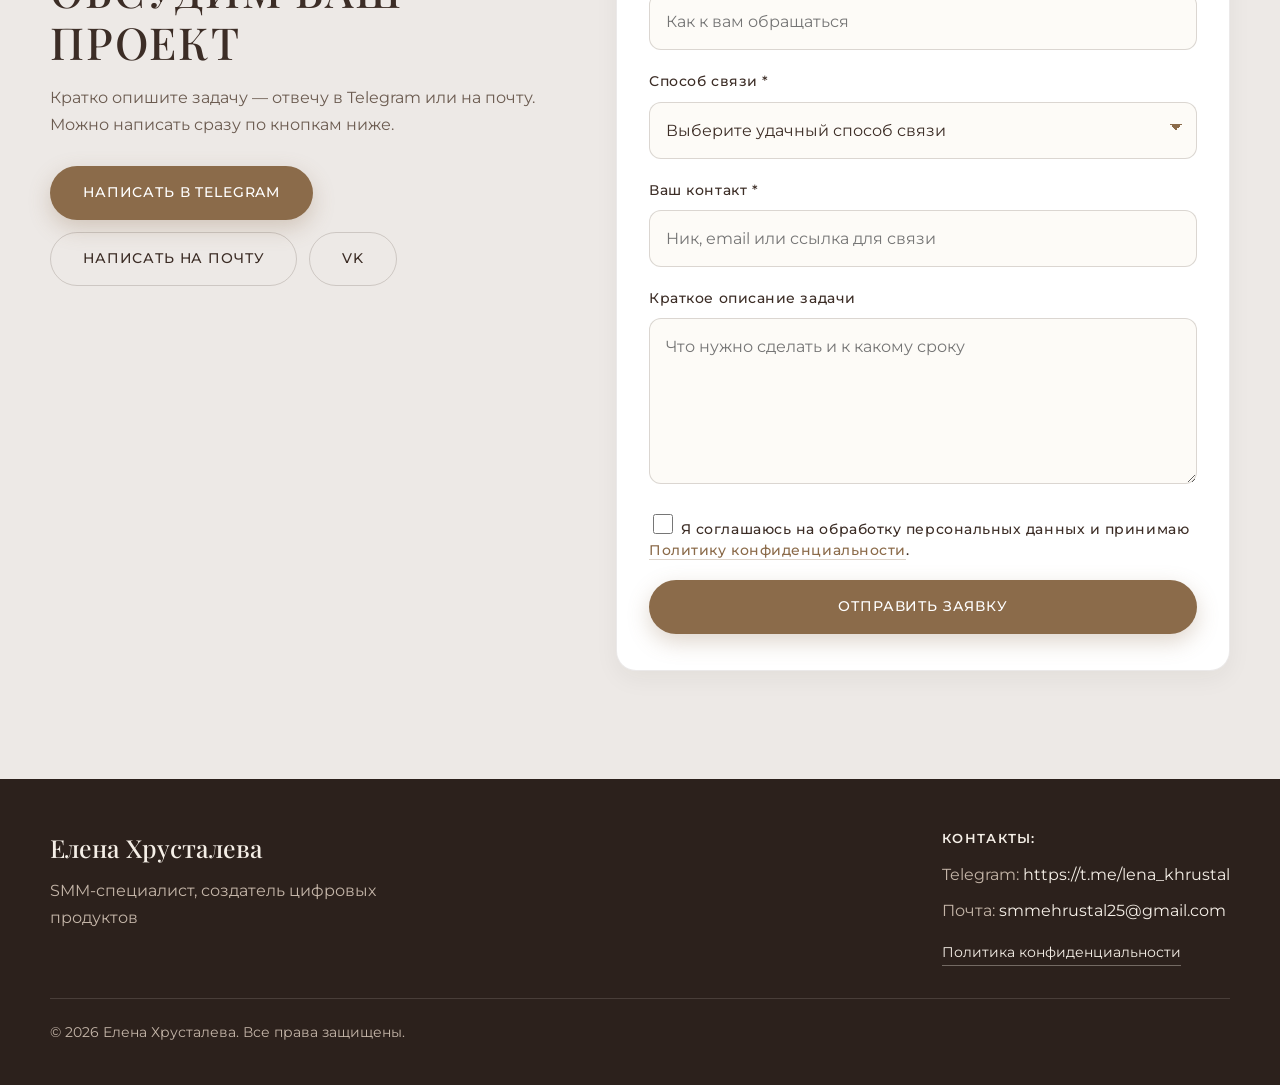
==== commit c139200b: "Добавлен новый проект 03" ====
--- a/index.html
+++ b/index.html
@@ -495,18 +495,30 @@
                 <li>HTML</li>
                 <li>CSS</li>
               </ul>
-              <a class="btn btn--secondary" href="https://khrustal25.github.io/konstruktor-tz/" target="_blank" rel="noopener noreferrer">Открыть проект</a>
+              <a class="btn btn--primary" href="https://khrustal25.github.io/konstruktor-tz/" target="_blank" rel="noopener noreferrer">Открыть проект</a>
             </div>
           </article>
 
           <!-- PROJECT 3 -->
-          <article class="project-card project-card--soon reveal">
-            <div class="project-card__media">
-              <div class="project-placeholder" aria-hidden="true"></div>
-            </div>
+          <article class="project-card reveal">
+            <a class="project-card__media" href="https://khrustal25.github.io/ATELIER-NOIR-site/" aria-label="Открыть ATELIER NOIR">
+              <img
+                src="project-03.jpg"
+                alt="ATELIER NOIR — студия дизайна интерьеров"
+                width="1200"
+                height="825"
+              >
+            </a>
             <div class="project-card__body">
-              <span class="project-card__status">Проект в разработке</span>
-              <h3>Проект 03</h3>
+              <p class="project-card__cat">Проект 03</p>
+              <h3>ATELIER NOIR — Студия дизайна интерьеров</h3>
+              <p>Учебный проект многостраничного сайта премиальной студии дизайна интерьеров. На сайте можно пройти квиз для определения интерьерного стиля, создать собственное пространство с помощью интерактивного конфигуратора и рассчитать ориентировочную стоимость дизайн-проекта. Особенности: интерактивные инструменты, переключение языков RU/EN, адаптивный дизайн.</p>
+              <ul class="project-card__tools" aria-label="Инструменты">
+                <li>HTML</li>
+                <li>CSS</li>
+                <li>JavaScript</li>
+              </ul>
+              <a class="btn btn--primary" href="https://khrustal25.github.io/ATELIER-NOIR-site/">Открыть проект</a>
             </div>
           </article>
 
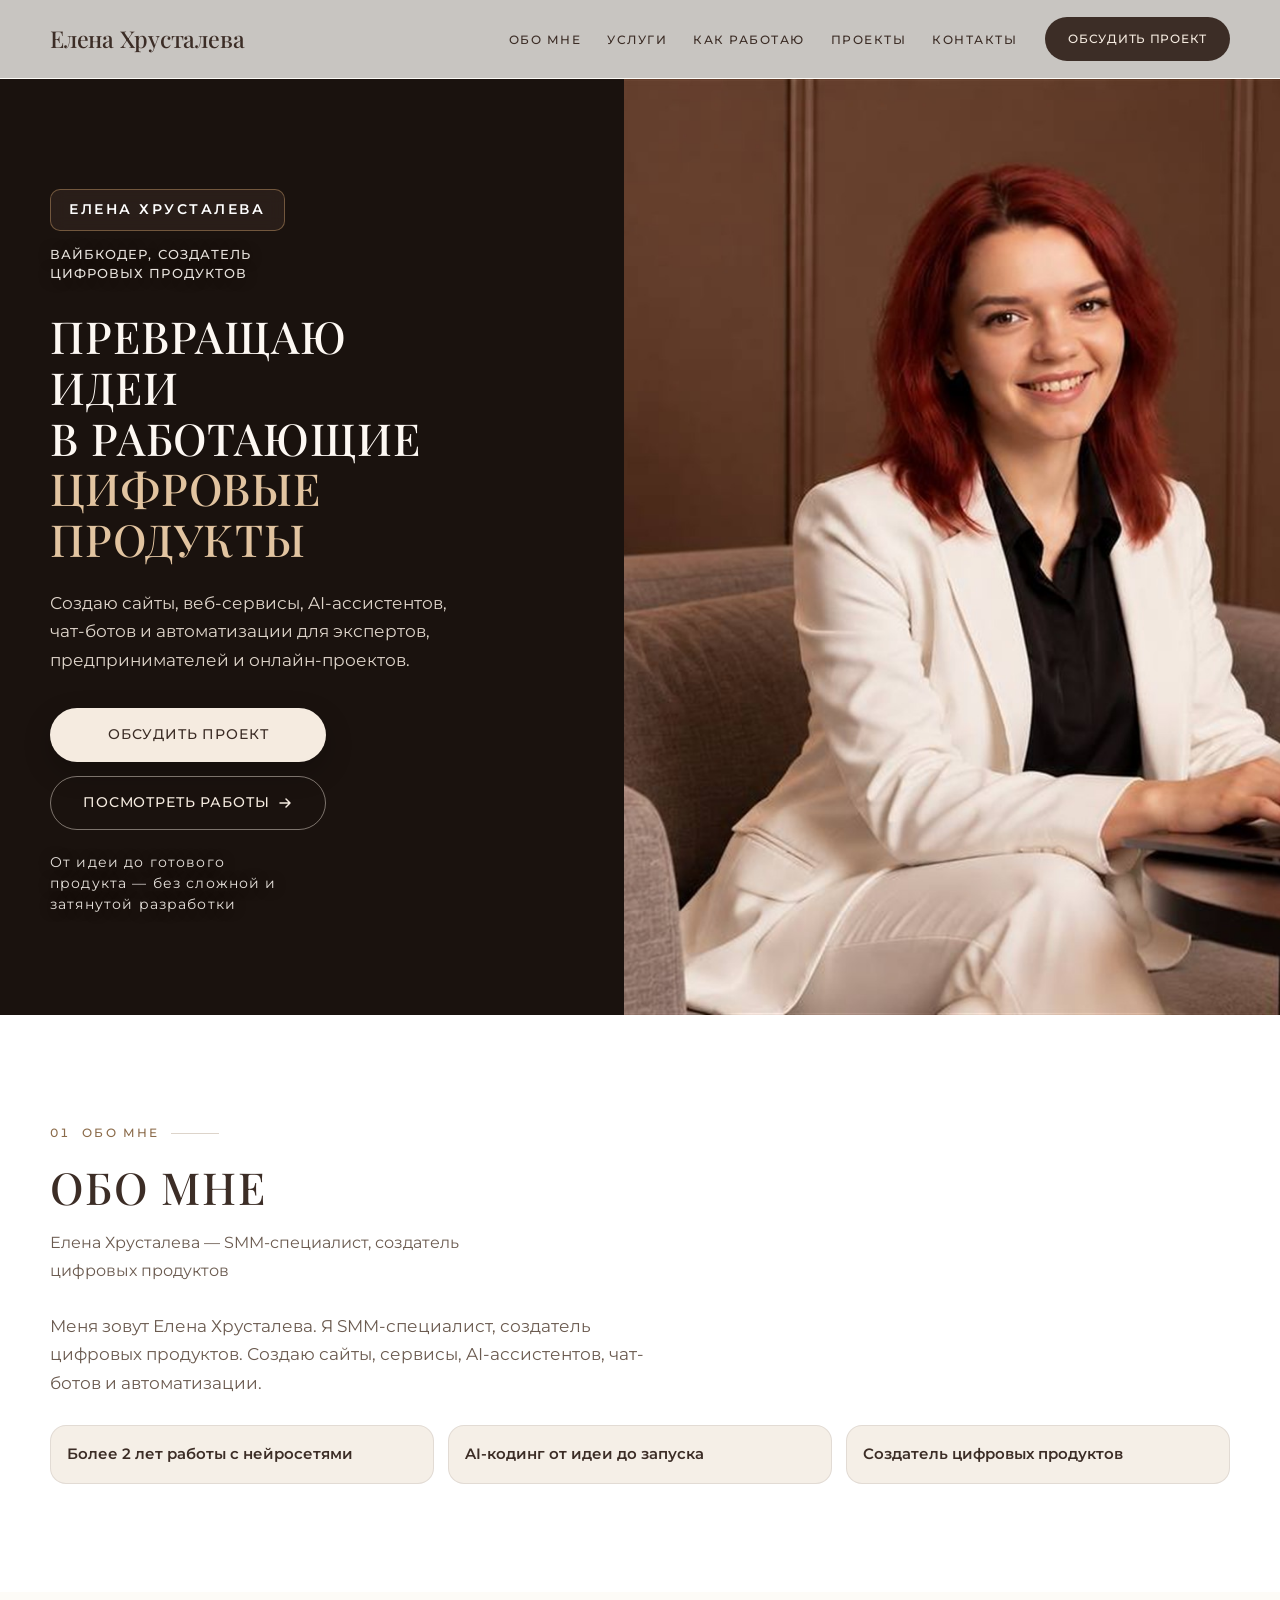
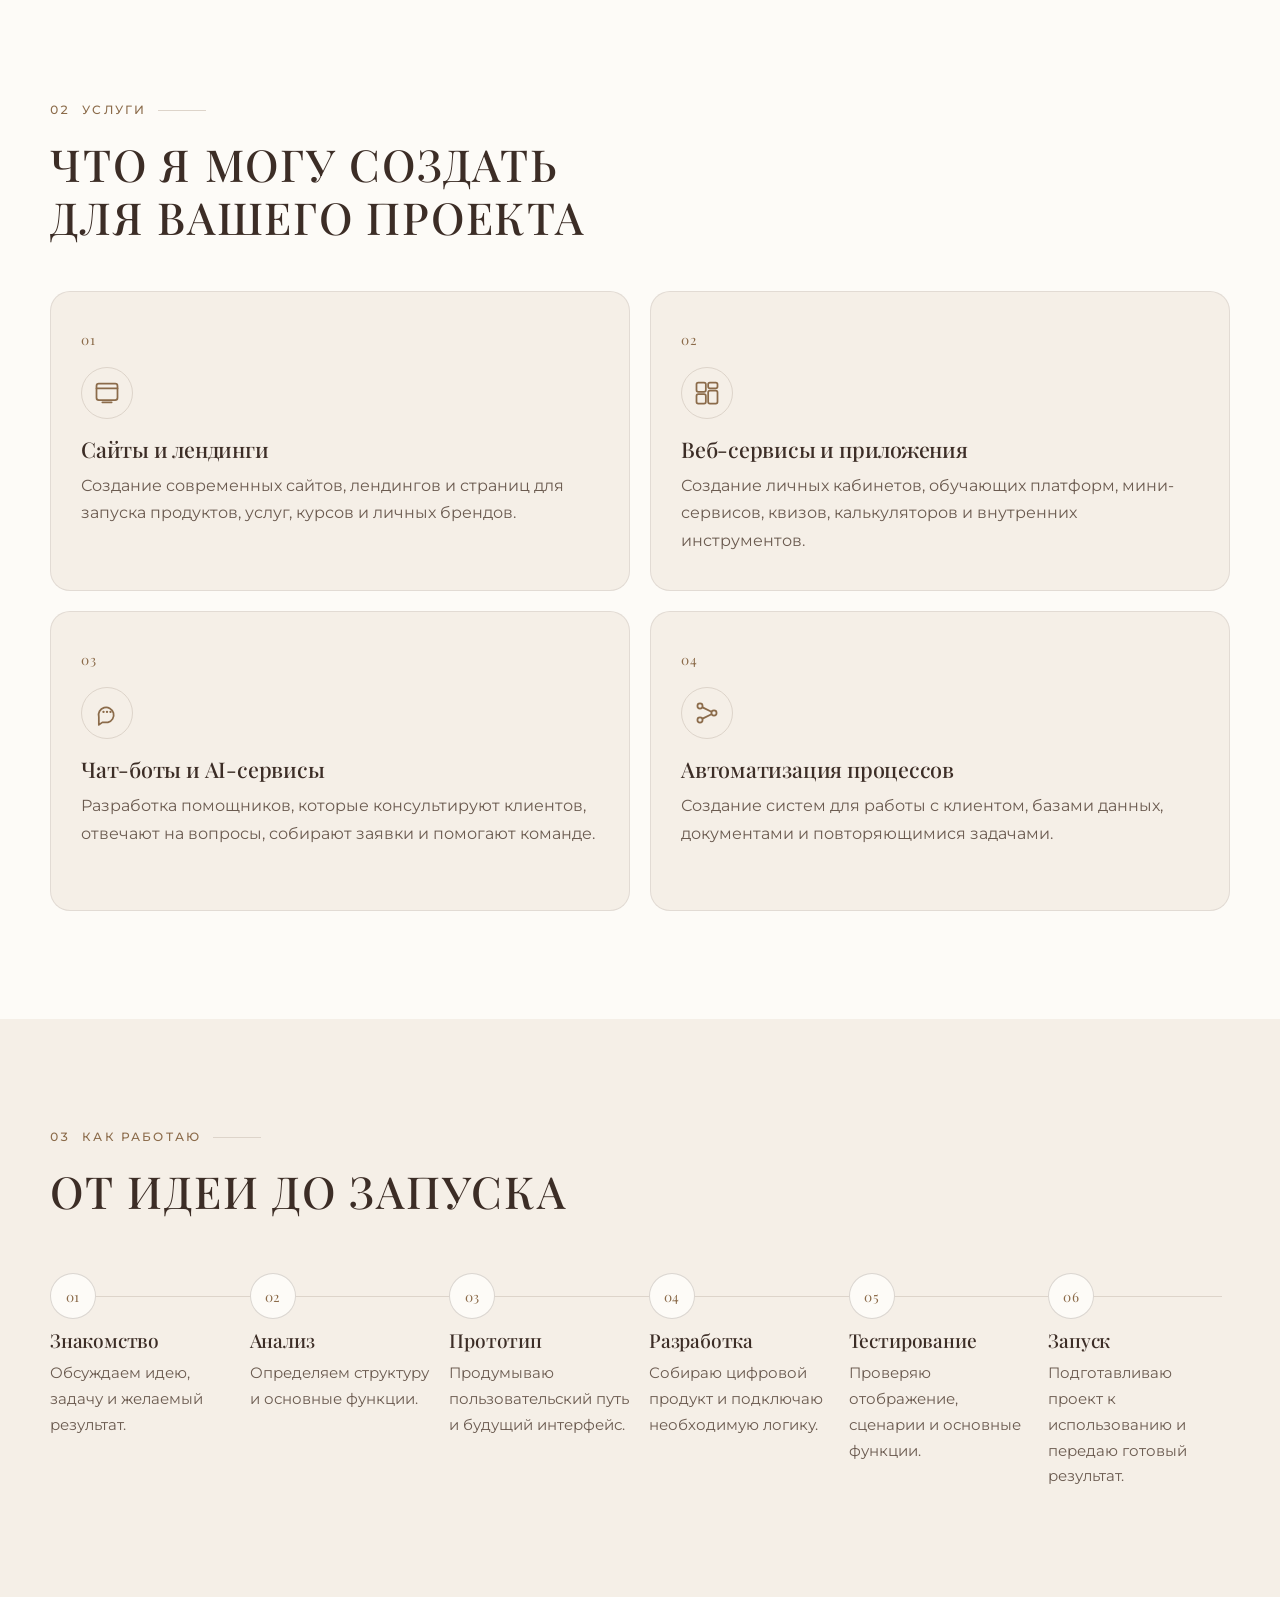
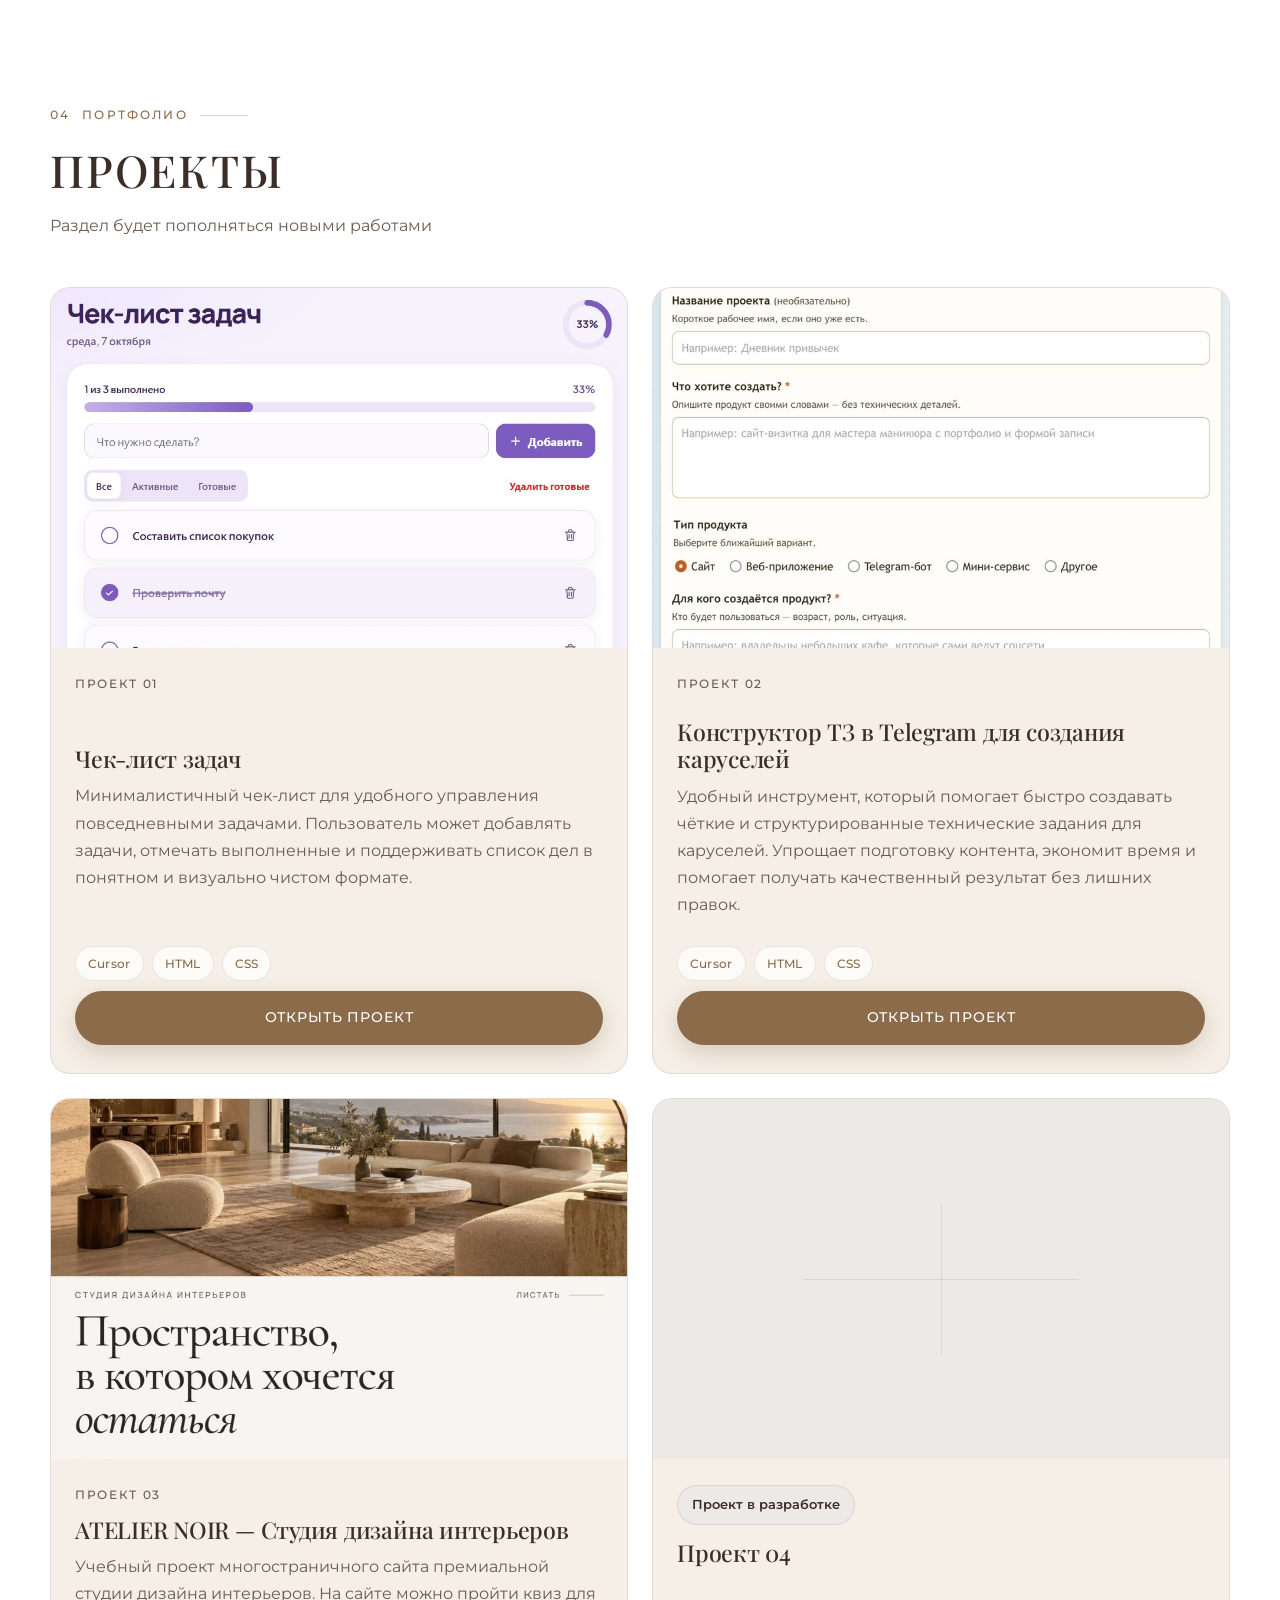
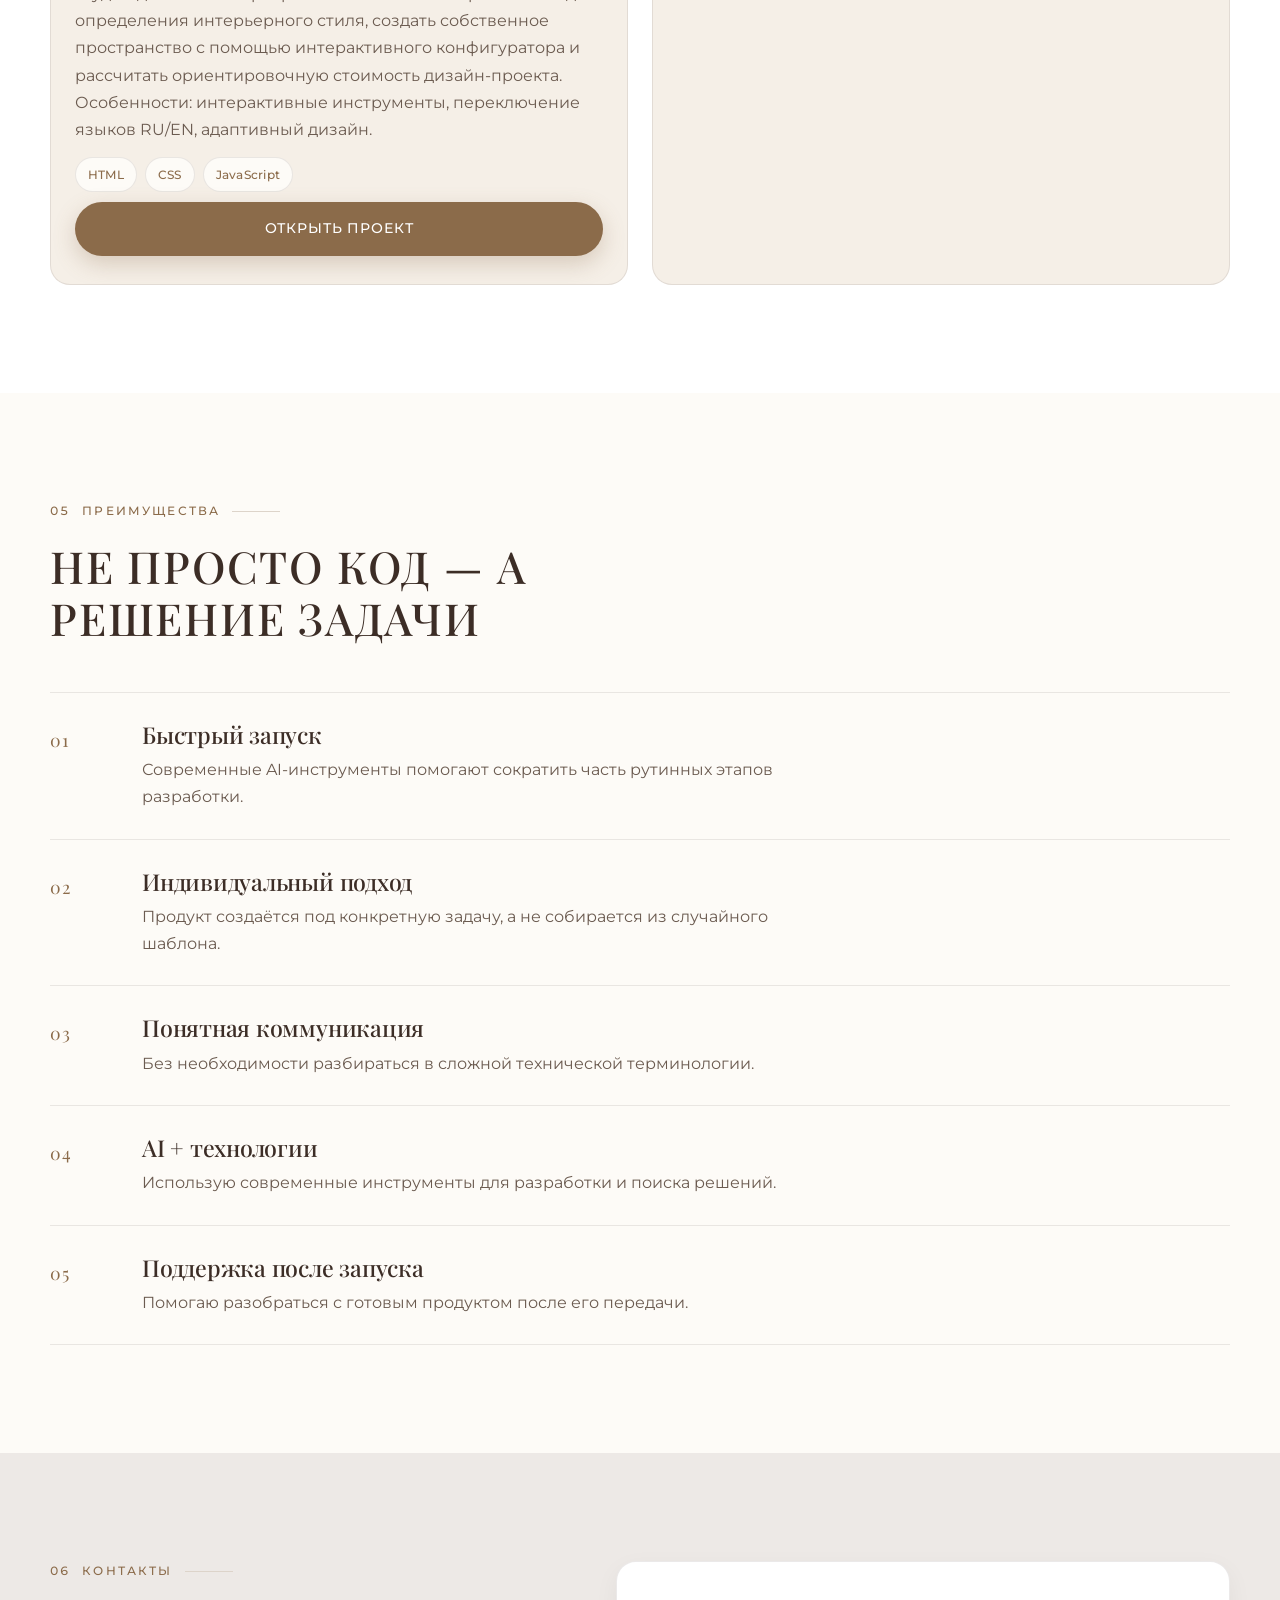
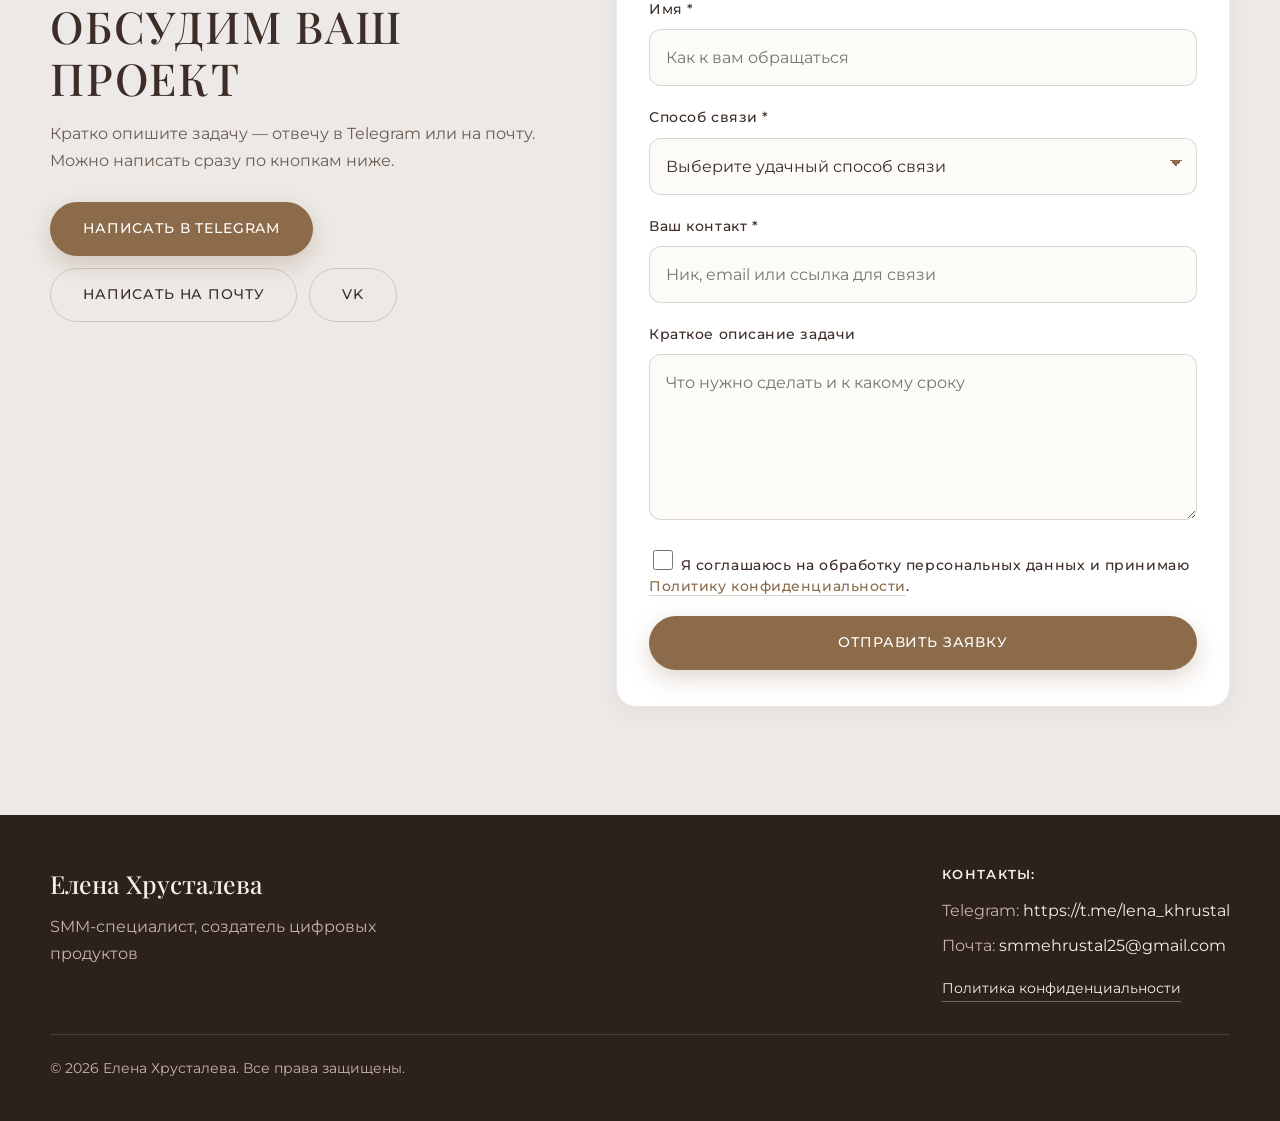
==== commit 6138a7f7: "Обновление адаптивности и hero" ====
--- a/index.html
+++ b/index.html
@@ -1,4 +1,4 @@
-<!DOCTYPE html>
+﻿<!DOCTYPE html>
 <html lang="ru">
 <head>
   <meta charset="UTF-8">
@@ -22,7 +22,7 @@
   <link rel="preconnect" href="https://fonts.googleapis.com">
   <link rel="preconnect" href="https://fonts.gstatic.com" crossorigin>
   <link href="https://fonts.googleapis.com/css2?family=Playfair+Display:wght@400;500;600;700&family=Montserrat:wght@300;400;500;600;700&display=swap" rel="stylesheet">
-  <link rel="stylesheet" href="styles.css?v=adapt-20261007">
+  <link rel="stylesheet" href="styles.css?v=ux-20261027">
   <style>
     /* Hero fullscreen 16:9 — шапка: серый фон + шоколадный текст */
     body:has(.hero--bleed) .header:not(.is-scrolled) {
@@ -64,38 +64,59 @@
       isolation: isolate;
       min-height: min(100vh, 100dvh);
       min-height: 100svh;
-      display: flex;
-      align-items: center;
-      padding: calc(var(--header-h) + 24px) 0 72px;
-      background-color: #2c211c;
-      background-image:
-        linear-gradient(
-          90deg,
-          rgba(24, 16, 12, 0.92) 0%,
-          rgba(36, 26, 20, 0.88) 32%,
-          rgba(44, 33, 28, 0.55) 48%,
-          rgba(44, 33, 28, 0.18) 58%,
-          rgba(44, 33, 28, 0) 68%
-        ),
-        url("hero-bg.jpg");
-      background-size: cover, 118% auto;
-      background-position: center, 0% 42%;
-      background-repeat: no-repeat;
+      display: grid;
+      grid-template-columns: minmax(0, 1fr) minmax(0, 1.05fr);
+      align-items: stretch;
+      padding: 0;
+      background-color: #1a120e;
       color: #f5ebe0;
+      overflow: hidden;
     }
 
     .hero--bleed .hero__grid {
       position: relative;
       z-index: 1;
-      display: block;
-      width: min(100% - 40px, var(--container));
-      margin-inline: auto;
+      display: flex;
+      align-items: center;
+      width: auto;
+      max-width: none;
+      margin: 0;
+      padding:
+        calc(var(--header-h) + 32px)
+        40px
+        72px
+        max(40px, calc((100vw - var(--container)) / 2));
+      background:
+        linear-gradient(
+          90deg,
+          #1a120e 0%,
+          #1a120e 72%,
+          rgba(26, 18, 14, 0.55) 88%,
+          rgba(26, 18, 14, 0) 100%
+        );
     }
 
     .hero--bleed .hero__content {
-      max-width: min(28rem, 100%);
+      max-width: 26rem;
       margin-right: auto;
       min-width: 0;
+    }
+
+    .hero--bleed .hero__portrait {
+      position: relative;
+      z-index: 0;
+      margin: 0;
+      min-height: 100%;
+      overflow: hidden;
+      background: #2c211c;
+    }
+
+    .hero--bleed .hero__portrait img {
+      display: block;
+      width: 100%;
+      height: 100%;
+      object-fit: cover;
+      object-position: 42% 20%;
     }
 
     .hero--bleed .hero__name {
@@ -182,51 +203,167 @@
       box-shadow: none;
     }
 
+    /* Мобильный hero: фото сверху, текст и кнопки ниже фото */
     @media (max-width: 900px) {
       .hero--bleed {
-        align-items: flex-end;
-        padding-bottom: 56px;
-        background-image:
-          linear-gradient(
-            180deg,
-            transparent 18%,
-            rgba(44, 33, 28, 0.62) 48%,
-            rgba(30, 22, 18, 0.92) 100%
-          ),
-          url("hero-bg.jpg");
-        background-size: cover, 135% auto;
-        background-position: center, 0% 26%;
-        background-repeat: no-repeat;
+        display: flex;
+        flex-direction: column;
+        align-items: stretch;
+        grid-template-columns: none;
+        min-height: 0;
+        padding: 0 0 calc(28px + env(safe-area-inset-bottom, 0px));
+        background-image: none;
+        background-color: #1a120e;
+      }
+
+      .hero--bleed .hero__portrait {
+        display: block;
+        order: 1;
+        position: relative;
+        width: 100%;
+        min-height: 0;
+        /* Вертикальный портретный кадр */
+        aspect-ratio: 3 / 4;
+        max-height: min(68vh, 560px);
+        background: #2c211c;
+      }
+
+      .hero--bleed .hero__portrait img {
+        width: 100%;
+        height: 100%;
+        object-fit: cover;
+        object-position: 46% 16%;
+      }
+
+      .hero--bleed .hero__grid {
+        order: 2;
+        display: block;
+        width: min(100% - 40px, var(--container));
+        margin: 0 auto;
+        padding: 22px 0 0;
+        background: none;
       }
 
       .hero--bleed .hero__content {
-        max-width: min(100%, 22rem);
+        max-width: 100%;
+      }
+
+      .hero--bleed .hero__name {
+        margin-bottom: 10px;
+        padding: 7px 14px;
+      }
+
+      .hero--bleed .eyebrow {
+        margin-bottom: 14px;
+        max-width: 28ch;
       }
 
       .hero--bleed h1 {
-        font-size: clamp(1.7rem, 3.6vw, 2.4rem);
-      }
-    }
-
-    @media (max-width: 640px) {
-      .hero--bleed {
-        min-height: 100svh;
-        background-size: cover, 150% auto;
-        background-position: center, 0% 20%;
-      }
-
-      .hero--bleed .hero__grid {
-        width: min(100% - 32px, var(--container));
-      }
-
-      .hero--bleed h1 {
-        font-size: clamp(1.5rem, 6.2vw, 2rem);
-        white-space: normal;
+        font-size: clamp(1.55rem, 3.6vw, 2.2rem);
+        margin-bottom: 12px;
+      }
+
+      .hero--bleed .hero__lead {
+        margin-bottom: 18px;
+      }
+
+      /* Кнопки строго друг под другом: Обсудить → Посмотреть работы */
+      .hero--bleed .hero__actions {
+        display: flex;
+        flex-direction: column;
+        align-items: stretch;
+        width: 100%;
+        max-width: 100%;
+        gap: 10px;
       }
 
       .hero--bleed .hero__actions .btn {
         width: 100%;
         max-width: 100%;
+        min-height: 48px;
+        box-sizing: border-box;
+      }
+
+      .hero--bleed .hero__note {
+        margin-top: 14px;
+        margin-bottom: 0;
+        font-size: 0.82rem;
+      }
+    }
+
+    @media (max-width: 640px) {
+      .hero--bleed {
+        padding-bottom: calc(22px + env(safe-area-inset-bottom, 0px));
+      }
+
+      .hero--bleed .hero__portrait {
+        max-height: min(62vh, 520px);
+        aspect-ratio: 3 / 4;
+      }
+
+      .hero--bleed .hero__grid {
+        width: min(100% - 32px, var(--container));
+        padding-top: 18px;
+      }
+
+      .hero--bleed .hero__name {
+        margin-bottom: 8px;
+        padding: 6px 12px;
+        font-size: 0.78rem;
+      }
+
+      .hero--bleed .eyebrow {
+        margin-bottom: 10px;
+        font-size: 0.72rem;
+        letter-spacing: 0.06em;
+      }
+
+      .hero--bleed .hero-break {
+        display: none;
+      }
+
+      .hero--bleed h1 {
+        font-size: clamp(1.35rem, 5.6vw, 1.7rem);
+        line-height: 1.16;
+        margin-bottom: 10px;
+        white-space: normal;
+      }
+
+      .hero--bleed .hero__lead {
+        display: block;
+        font-size: 0.9rem;
+        line-height: 1.4;
+        margin-bottom: 14px;
+      }
+
+      .hero--bleed .hero__actions {
+        gap: 10px;
+        margin-top: 2px;
+      }
+
+      .hero--bleed .hero__actions .btn {
+        min-height: 48px;
+        padding-block: 14px;
+      }
+
+      .hero--bleed .hero__note {
+        display: none;
+      }
+    }
+
+    @media (max-width: 360px) {
+      .hero--bleed .hero__grid {
+        width: min(100% - 24px, var(--container));
+      }
+
+      .hero--bleed h1 {
+        font-size: 1.28rem;
+      }
+
+      .hero--bleed .hero__actions .btn {
+        min-height: 46px;
+        padding-inline: 18px;
+        font-size: 0.8rem;
       }
     }
 
@@ -291,7 +428,7 @@
           <h1 id="hero-title">
             Превращаю идеи<br>
             в работающие<br>
-            <span class="accent">цифровые</span><br>
+            <span class="accent">цифровые</span><br class="hero-break">
             <span class="accent">продукты</span>
           </h1>
 
@@ -312,6 +449,9 @@
           <p class="hero__note">От идеи до готового продукта — без сложной и затянутой разработки</p>
         </div>
       </div>
+      <figure class="hero__portrait" aria-hidden="true">
+        <img src="hero-bg.jpg" alt="" decoding="async">
+      </figure>
     </section>
 
     <!-- ========== ABOUT ========== -->
@@ -495,7 +635,7 @@
                 <li>HTML</li>
                 <li>CSS</li>
               </ul>
-              <a class="btn btn--primary" href="https://khrustal25.github.io/konstruktor-tz/" target="_blank" rel="noopener noreferrer">Открыть проект</a>
+              <a class="btn btn--primary" href="https://khrustal25.github.io/konstruktor-tz/">Открыть проект</a>
             </div>
           </article>
 
@@ -634,7 +774,7 @@
               <input id="privacy-consent" name="privacy" type="checkbox" required>
               <span>
                 Я соглашаюсь на обработку персональных данных и принимаю
-                <a href="privacy.html" target="_blank" rel="noopener noreferrer" onclick="event.stopPropagation()">Политику конфиденциальности</a>.
+                <a href="privacy.html" onclick="event.stopPropagation()">Политику конфиденциальности</a>.
               </span>
             </label>
             <p class="form__error" id="consent-error" hidden>Нужно согласие на обработку персональных данных</p>
@@ -644,10 +784,11 @@
         </form>
 
         <div class="form-success" id="form-success" hidden aria-live="polite">
-          <h3>Письмо подготовлено</h3>
+          <h3 tabindex="-1">Письмо подготовлено</h3>
           <p>Если почтовая программа не открылась, напишите мне в Telegram.</p>
           <div class="contact-actions">
             <a class="btn btn--primary" href="https://t.me/lena_khrustal" target="_blank" rel="noopener noreferrer">Написать в Telegram</a>
+            <button class="btn btn--secondary" type="button" id="form-success-close">Закрыть</button>
           </div>
         </div>
       </div>
--- a/styles.css
+++ b/styles.css
@@ -57,7 +57,10 @@
 body {
   margin: 0;
   padding: 0;
-  overflow-x: hidden;
+}
+
+html {
+  overflow-x: clip;
 }
 
 body {
@@ -785,7 +788,11 @@
 
 .project-card .btn {
   margin-top: auto;
-  align-self: flex-start;
+  align-self: stretch;
+  width: 100%;
+  max-width: 100%;
+  box-sizing: border-box;
+  text-align: center;
 }
 
 /* ---------- Advantages ---------- */
@@ -1116,15 +1123,41 @@
     width: 100%;
     max-width: 100%;
     position: relative;
-    overflow-x: hidden;
     -webkit-text-size-adjust: 100%;
     text-size-adjust: 100%;
   }
 
   .container,
   .header__inner {
-    width: calc(100% - 40px);
-    max-width: 1180px;
+    width: min(100% - 40px, var(--container));
+    max-width: 100%;
+    margin-inline: auto;
+    box-sizing: border-box;
+  }
+
+  .section,
+  .cta-band,
+  .footer,
+  .hero {
+    max-width: 100%;
+  }
+
+  .card,
+  .project-card,
+  .form,
+  .form-success,
+  .advantage,
+  .timeline__item {
+    min-width: 0;
+    max-width: 100%;
+  }
+
+  .card h3,
+  .project-card h3,
+  .project-card__body > p,
+  .card p {
+    overflow-wrap: anywhere;
+    word-break: break-word;
   }
 
   .reveal {
@@ -1142,8 +1175,15 @@
     background: #fdfbf7;
   }
 
+  .btn,
+  .burger,
+  .nav__link,
+  .form__consent {
+    touch-action: manipulation;
+  }
+
   .btn {
-    touch-action: manipulation;
+    min-height: 48px;
   }
 
   .hero__grid {
@@ -1260,14 +1300,22 @@
     gap: 24px;
   }
 
+  .contact-actions {
+    display: flex;
+    flex-wrap: wrap;
+    gap: 12px;
+  }
+
   .contact-actions .btn {
     width: auto;
-    flex: 0 1 auto;
+    flex: 1 1 auto;
+    min-width: min(100%, 11rem);
     justify-content: center;
   }
 
   .contact-actions a.btn[href*="vk."] {
     min-width: 7.5rem;
+    flex: 0 1 auto;
   }
 
   .section {
@@ -1308,10 +1356,28 @@
 }
 
 /* ---------- Адаптив: 390 ---------- */
+@media (max-width: 768px) {
+  .services-grid,
+  .projects-grid {
+    grid-template-columns: 1fr;
+    gap: 18px;
+  }
+
+  .project-card__body {
+    padding: 22px 18px 22px;
+  }
+
+  .project-card .btn,
+  .services-grid .card .btn {
+    width: 100%;
+  }
+}
+
 @media (max-width: 640px) {
   .container,
   .header__inner {
     width: min(100% - 32px, var(--container));
+    max-width: 100%;
   }
 
   body {
@@ -1363,12 +1429,14 @@
 
   .timeline {
     margin-top: 36px;
-    padding-left: 8px;
+    padding-left: 0;
+    overflow: visible;
   }
 
   .timeline__item {
-    padding: 0 0 28px 56px;
+    padding: 0 0 28px 52px;
     border-left: 1px solid var(--taupe);
+    margin-left: 12px;
   }
 
   .timeline__item:last-child {
@@ -1377,7 +1445,7 @@
   }
 
   .timeline__num {
-    left: -23px;
+    left: -20px;
   }
 
   .advantage {
@@ -1398,24 +1466,58 @@
     width: 100%;
   }
 
-  .contact-actions .btn {
+  .contact-actions {
+    flex-direction: column;
+    align-items: stretch;
+  }
+
+  .contact-actions .btn,
+  .contact-actions a.btn[href*="vk."] {
     width: 100%;
+    min-width: 0;
+    align-self: stretch;
     justify-content: center;
-  }
-
-  .contact-actions a.btn[href*="vk."] {
-    width: auto;
-    min-width: 7.5rem;
-    align-self: flex-start;
   }
 
   .form,
   .form-success {
-    padding: 26px 20px;
+    padding: 24px 16px;
+    max-width: 100%;
   }
 
   .card {
-    padding: 26px 22px;
+    padding: 22px 16px;
+  }
+
+  .footer__row,
+  .footer__contacts a {
+    overflow-wrap: anywhere;
+    word-break: break-word;
+  }
+
+  .logo__name {
+    font-size: clamp(0.95rem, 3.8vw, 1.15rem);
+    max-width: min(58vw, 14rem);
+  }
+}
+
+@media (max-width: 360px) {
+  .container,
+  .header__inner {
+    width: min(100% - 24px, var(--container));
+  }
+
+  .btn {
+    padding-inline: 18px;
+    font-size: 0.8rem;
+  }
+
+  .project-card__tools {
+    gap: 6px;
+  }
+
+  .project-card__tools li {
+    padding: 6px 10px;
   }
 
   .section-kicker {
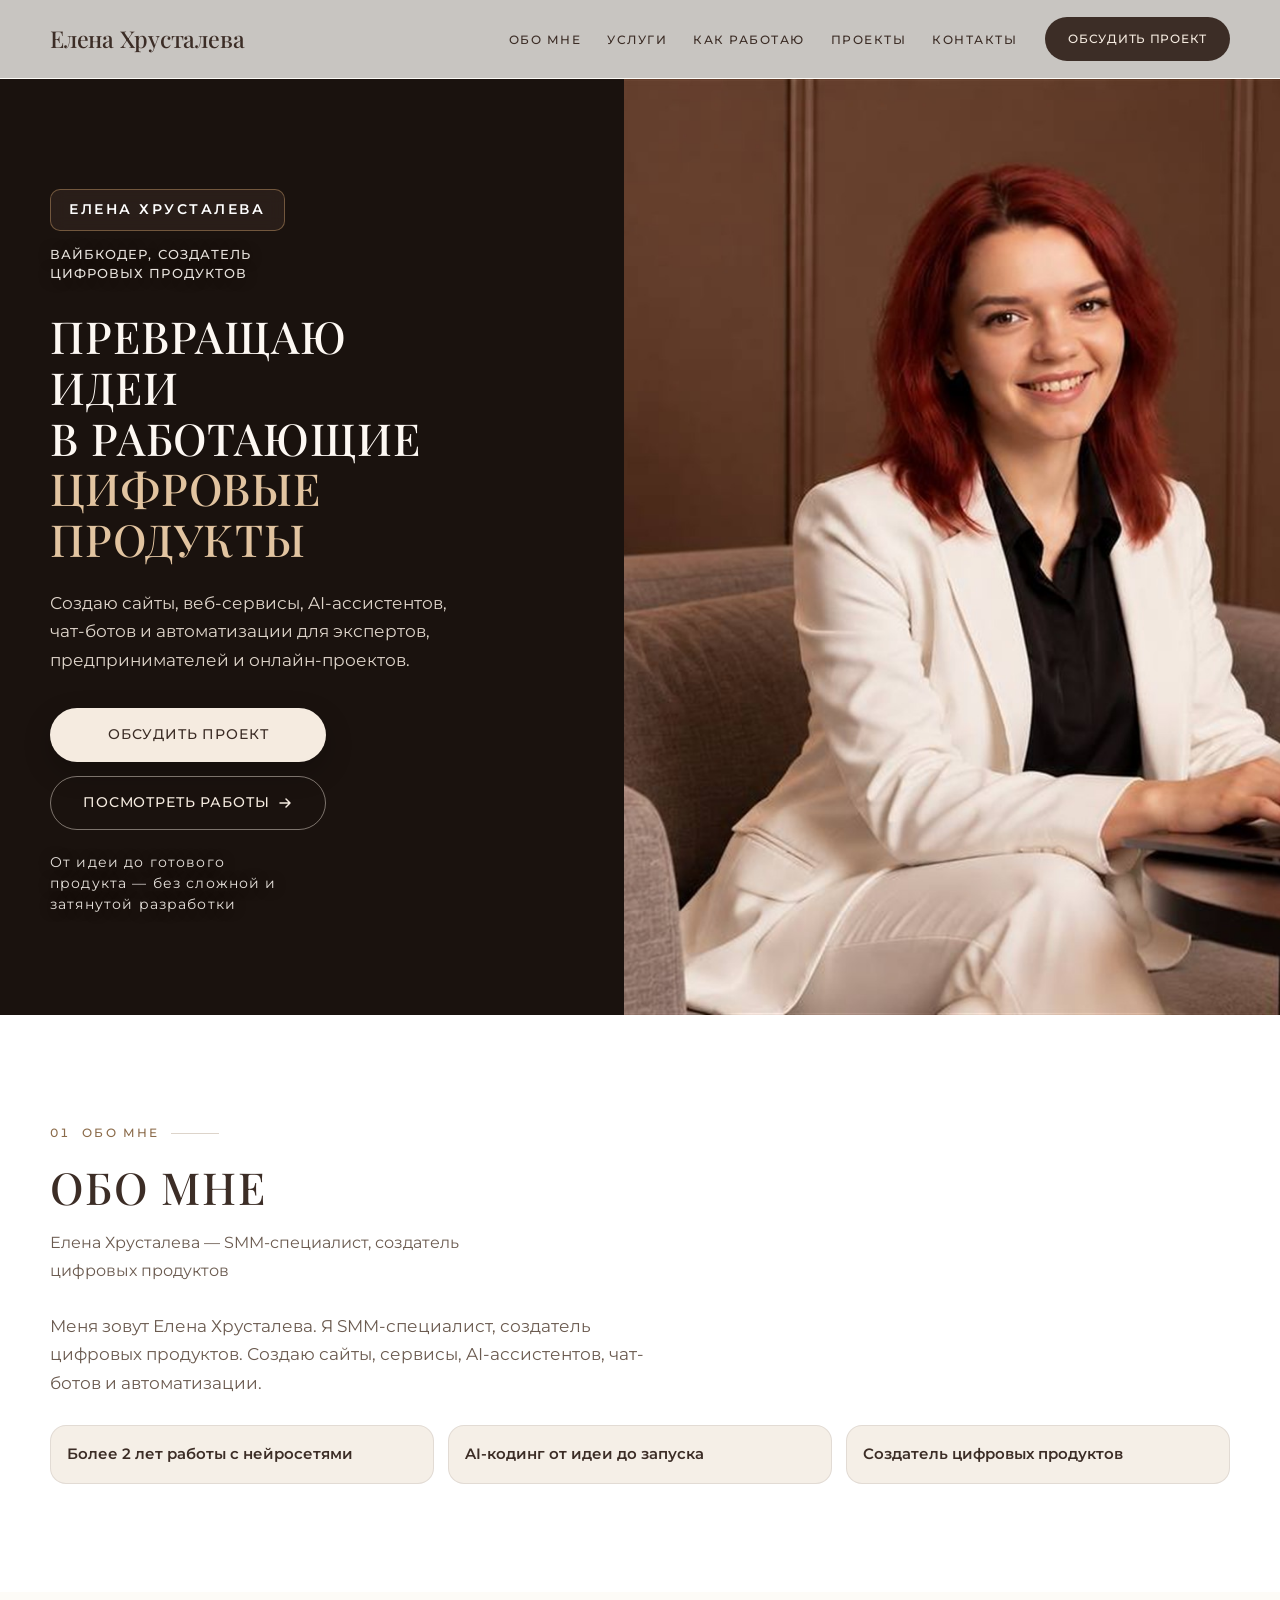
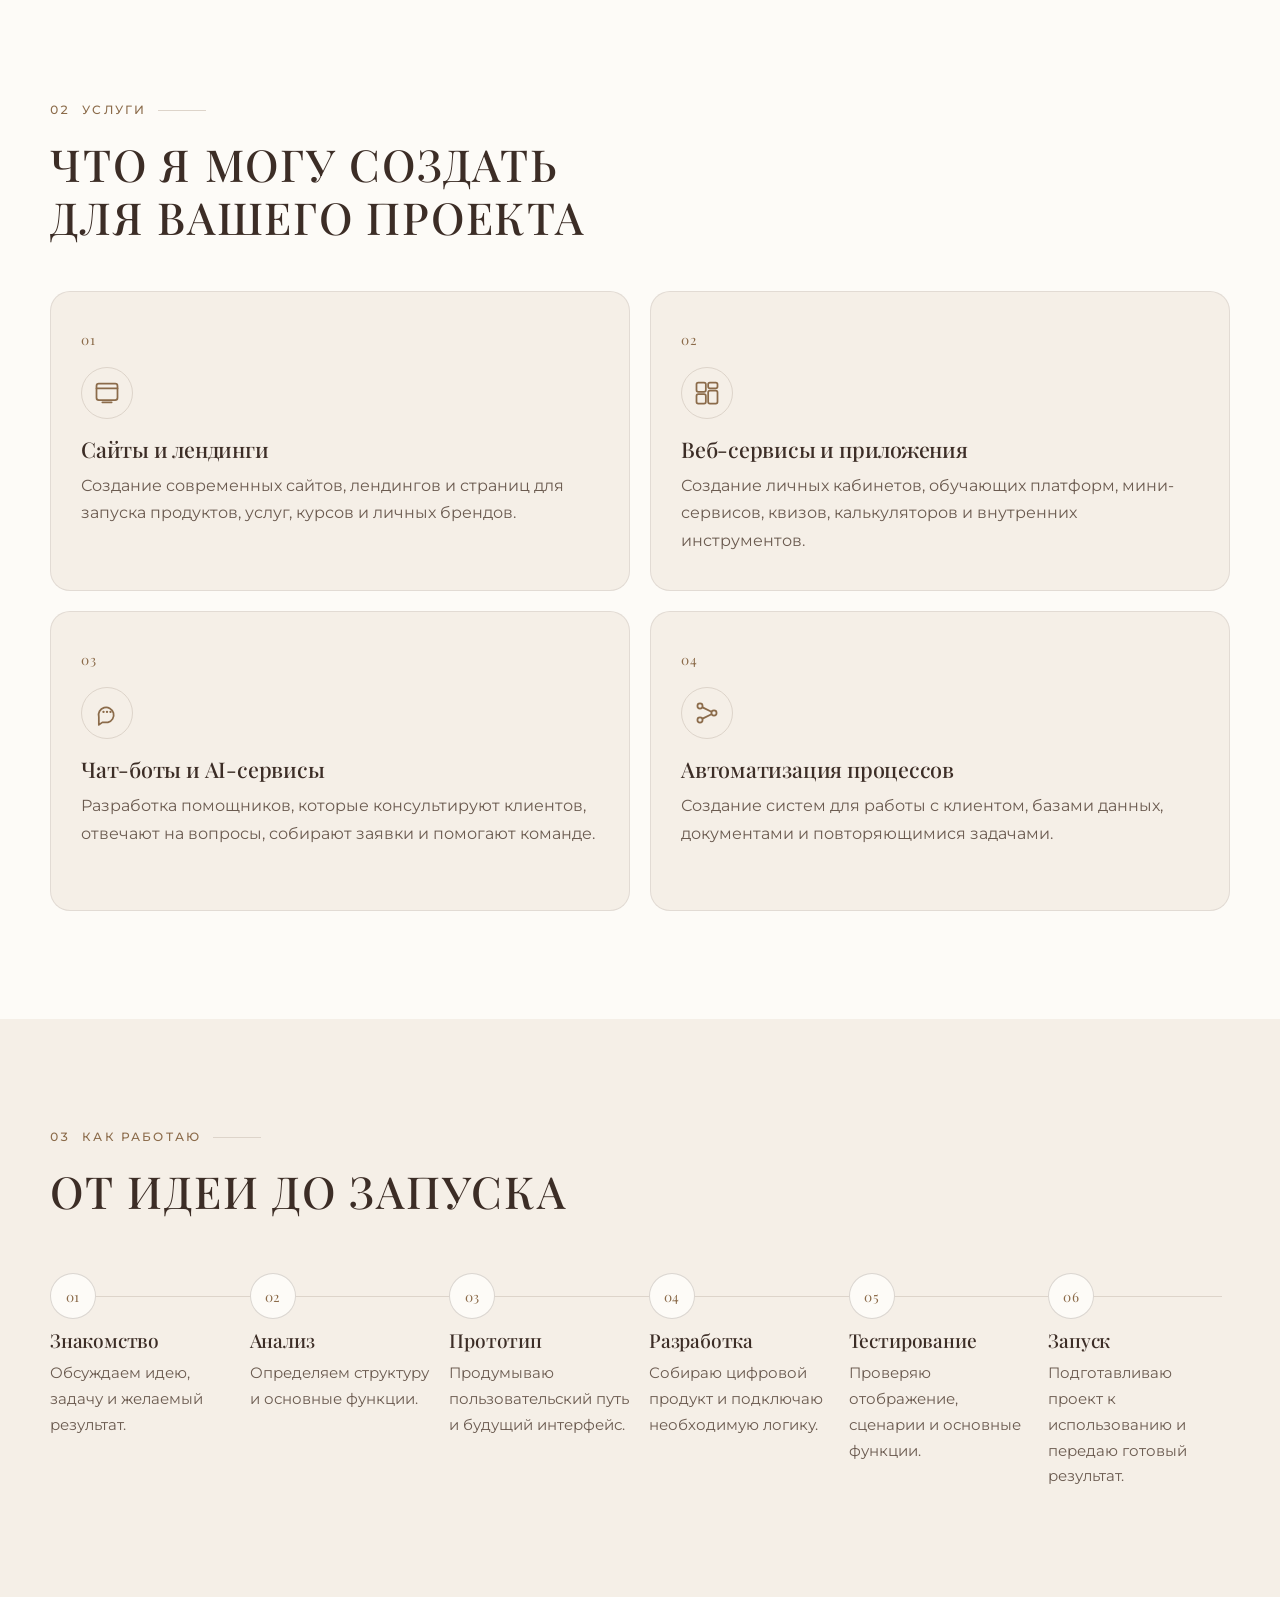
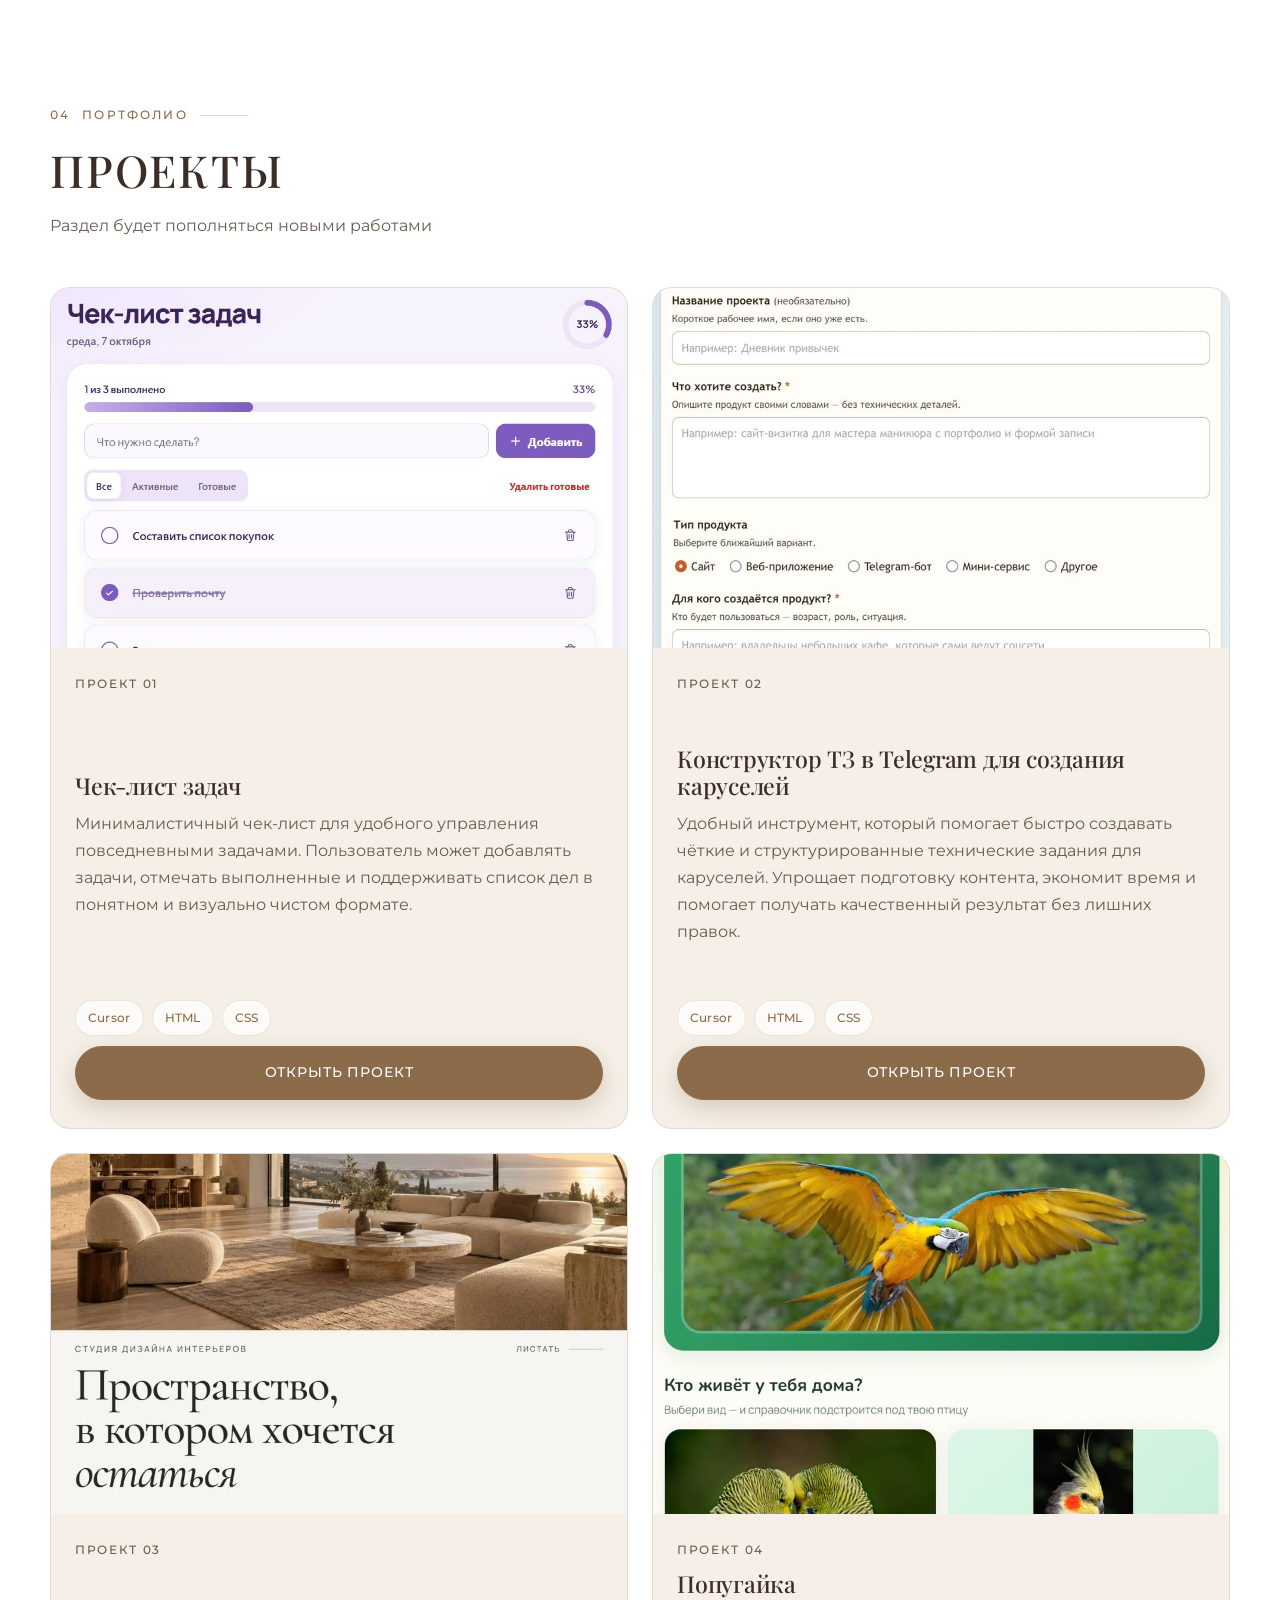
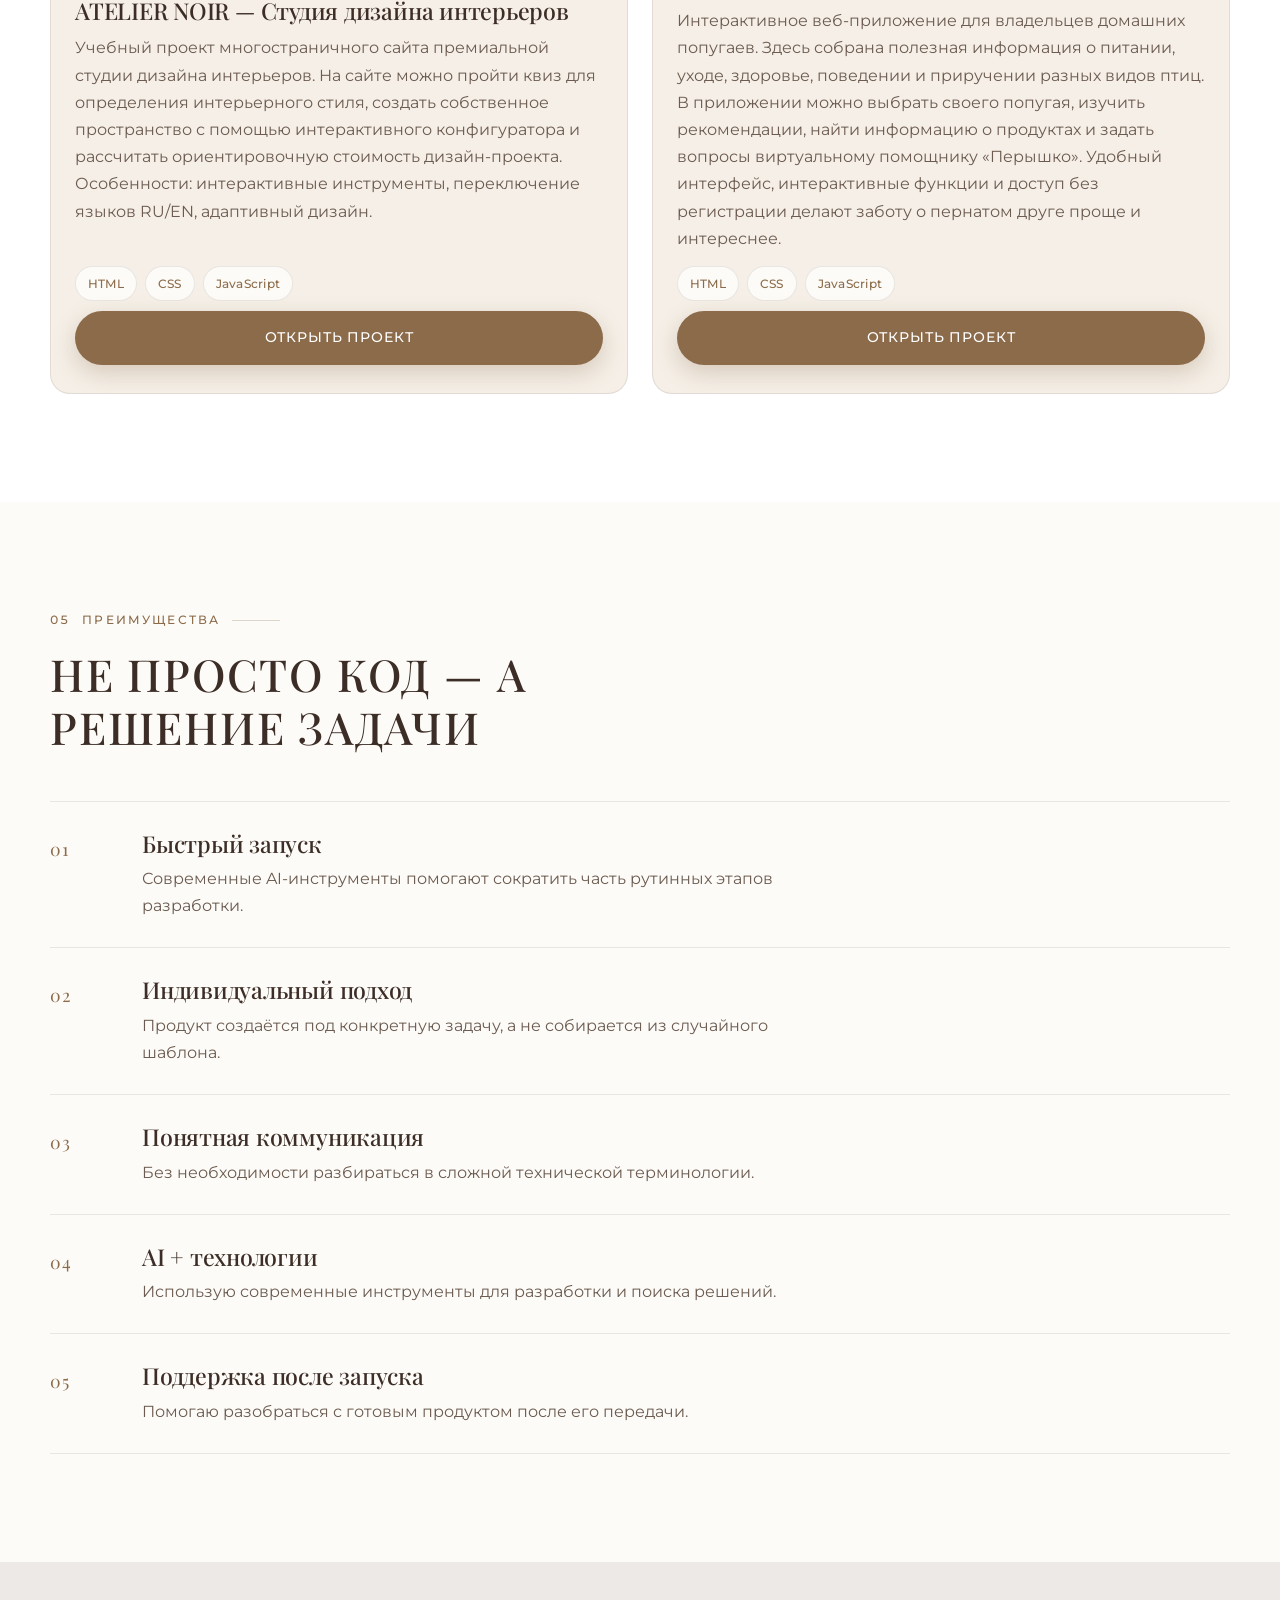
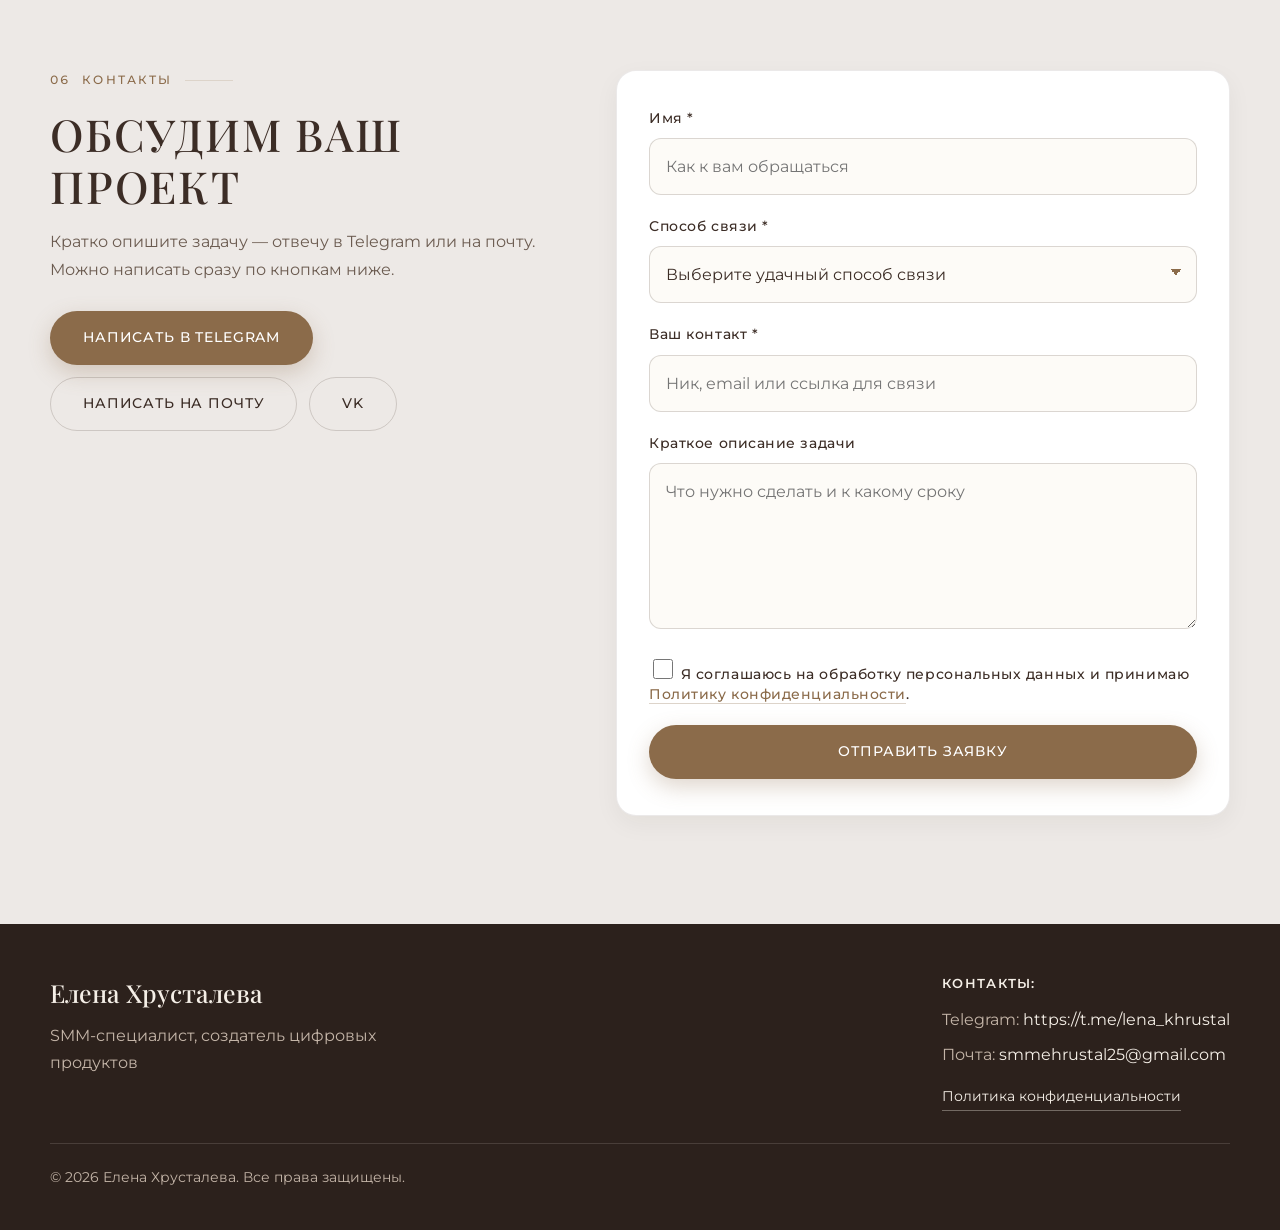
==== commit 63eab0ca: "Добавлен проект Попугайка." ====
--- a/index.html
+++ b/index.html
@@ -663,13 +663,25 @@
           </article>
 
           <!-- PROJECT 4 -->
-          <article class="project-card project-card--soon reveal">
-            <div class="project-card__media">
-              <div class="project-placeholder" aria-hidden="true"></div>
-            </div>
+          <article class="project-card reveal">
+            <a class="project-card__media" href="https://khrustal25.github.io/popugaika/" aria-label="Открыть Попугайку">
+              <img
+                src="project-04.jpg"
+                alt="Попугайка — приложение для владельцев домашних попугаев"
+                width="1200"
+                height="825"
+              >
+            </a>
             <div class="project-card__body">
-              <span class="project-card__status">Проект в разработке</span>
-              <h3>Проект 04</h3>
+              <p class="project-card__cat">Проект 04</p>
+              <h3>Попугайка</h3>
+              <p>Интерактивное веб-приложение для владельцев домашних попугаев. Здесь собрана полезная информация о питании, уходе, здоровье, поведении и приручении разных видов птиц. В приложении можно выбрать своего попугая, изучить рекомендации, найти информацию о продуктах и задать вопросы виртуальному помощнику «Перышко». Удобный интерфейс, интерактивные функции и доступ без регистрации делают заботу о пернатом друге проще и интереснее.</p>
+              <ul class="project-card__tools" aria-label="Инструменты">
+                <li>HTML</li>
+                <li>CSS</li>
+                <li>JavaScript</li>
+              </ul>
+              <a class="btn btn--primary" href="https://khrustal25.github.io/popugaika/">Открыть проект</a>
             </div>
           </article>
 
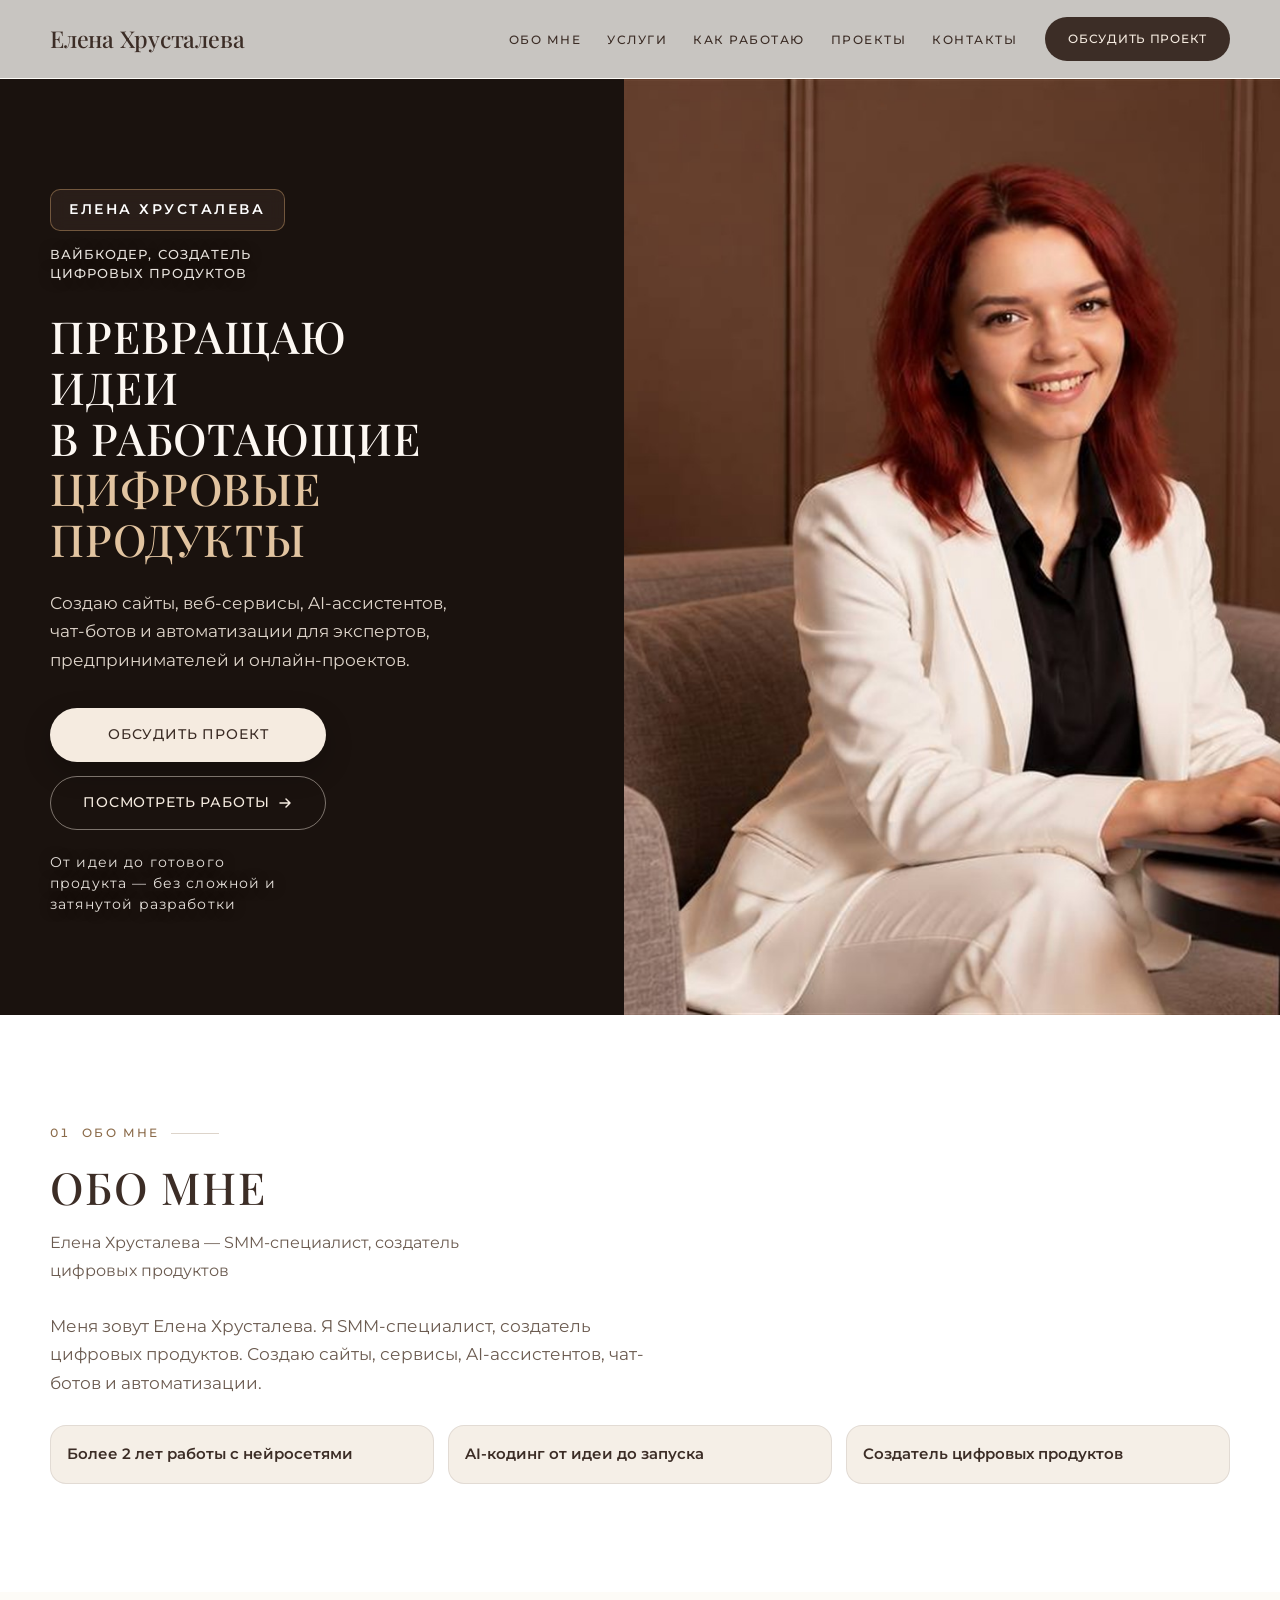
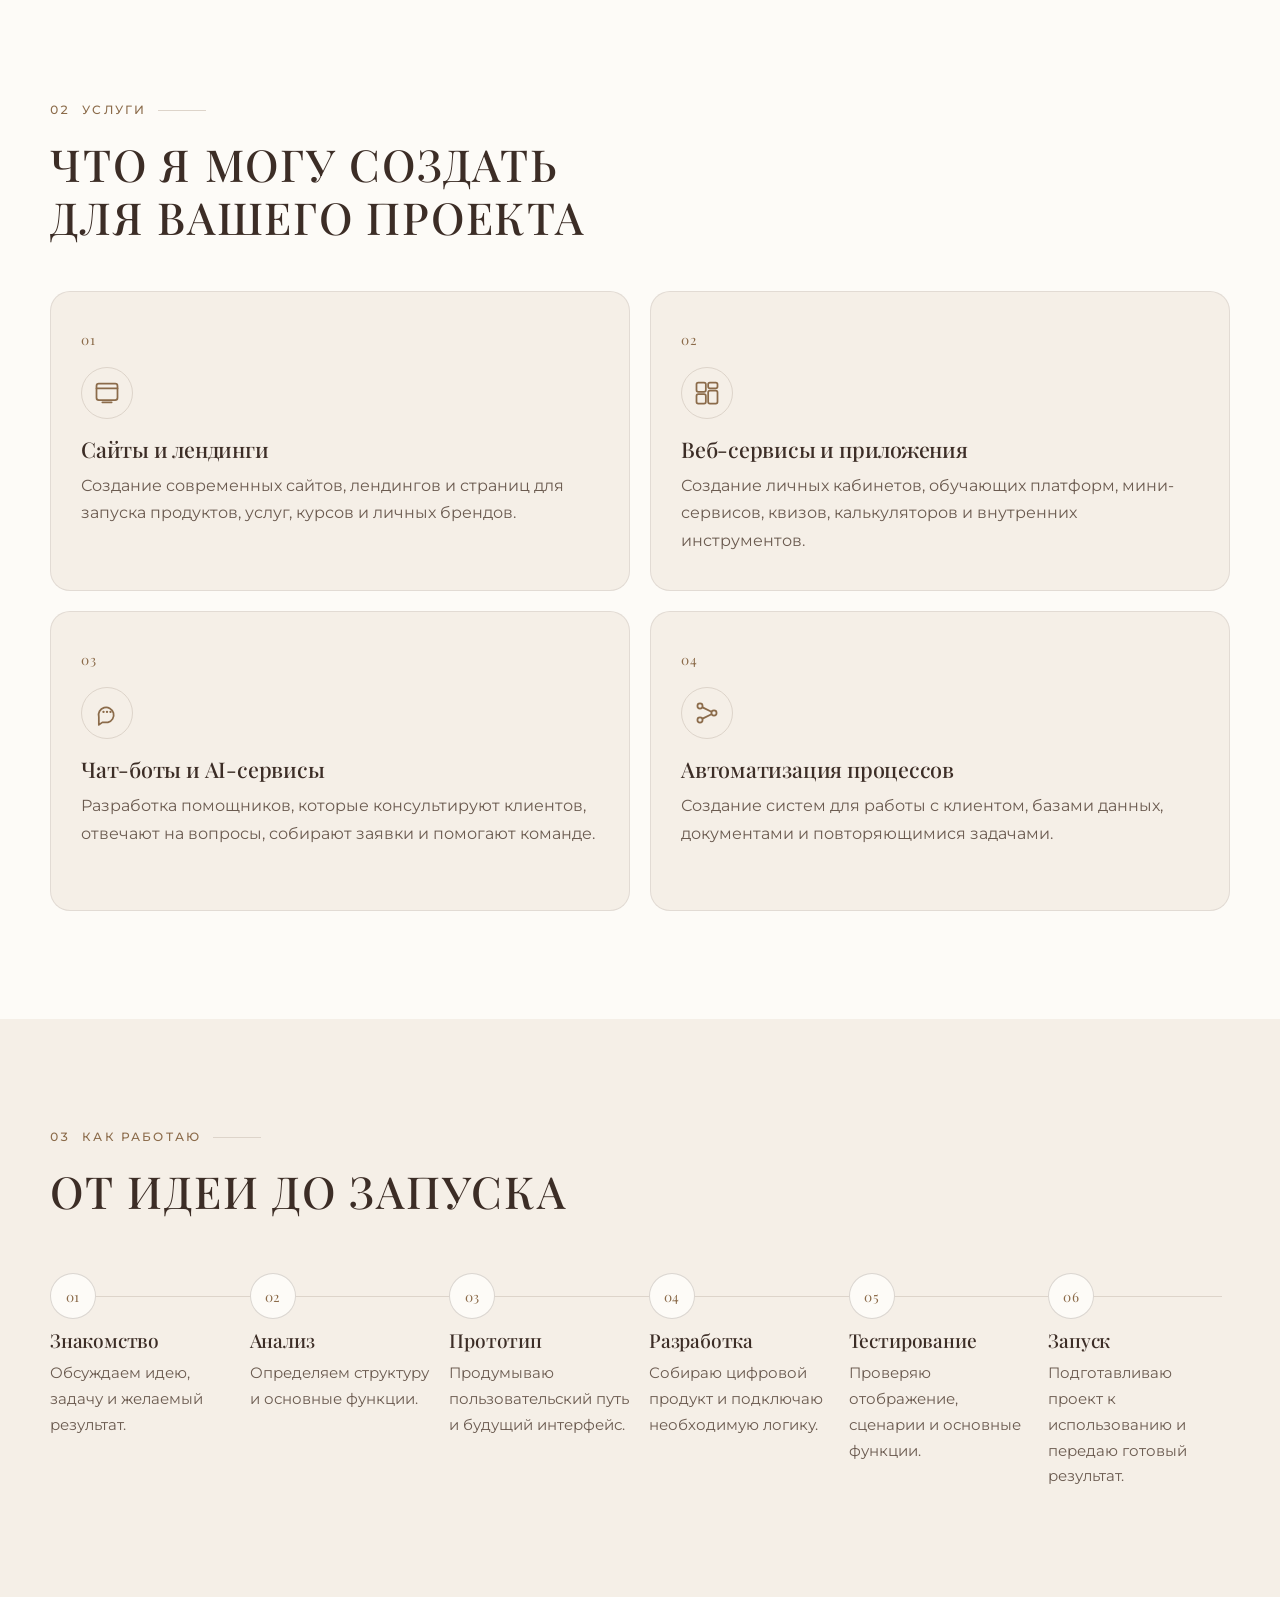
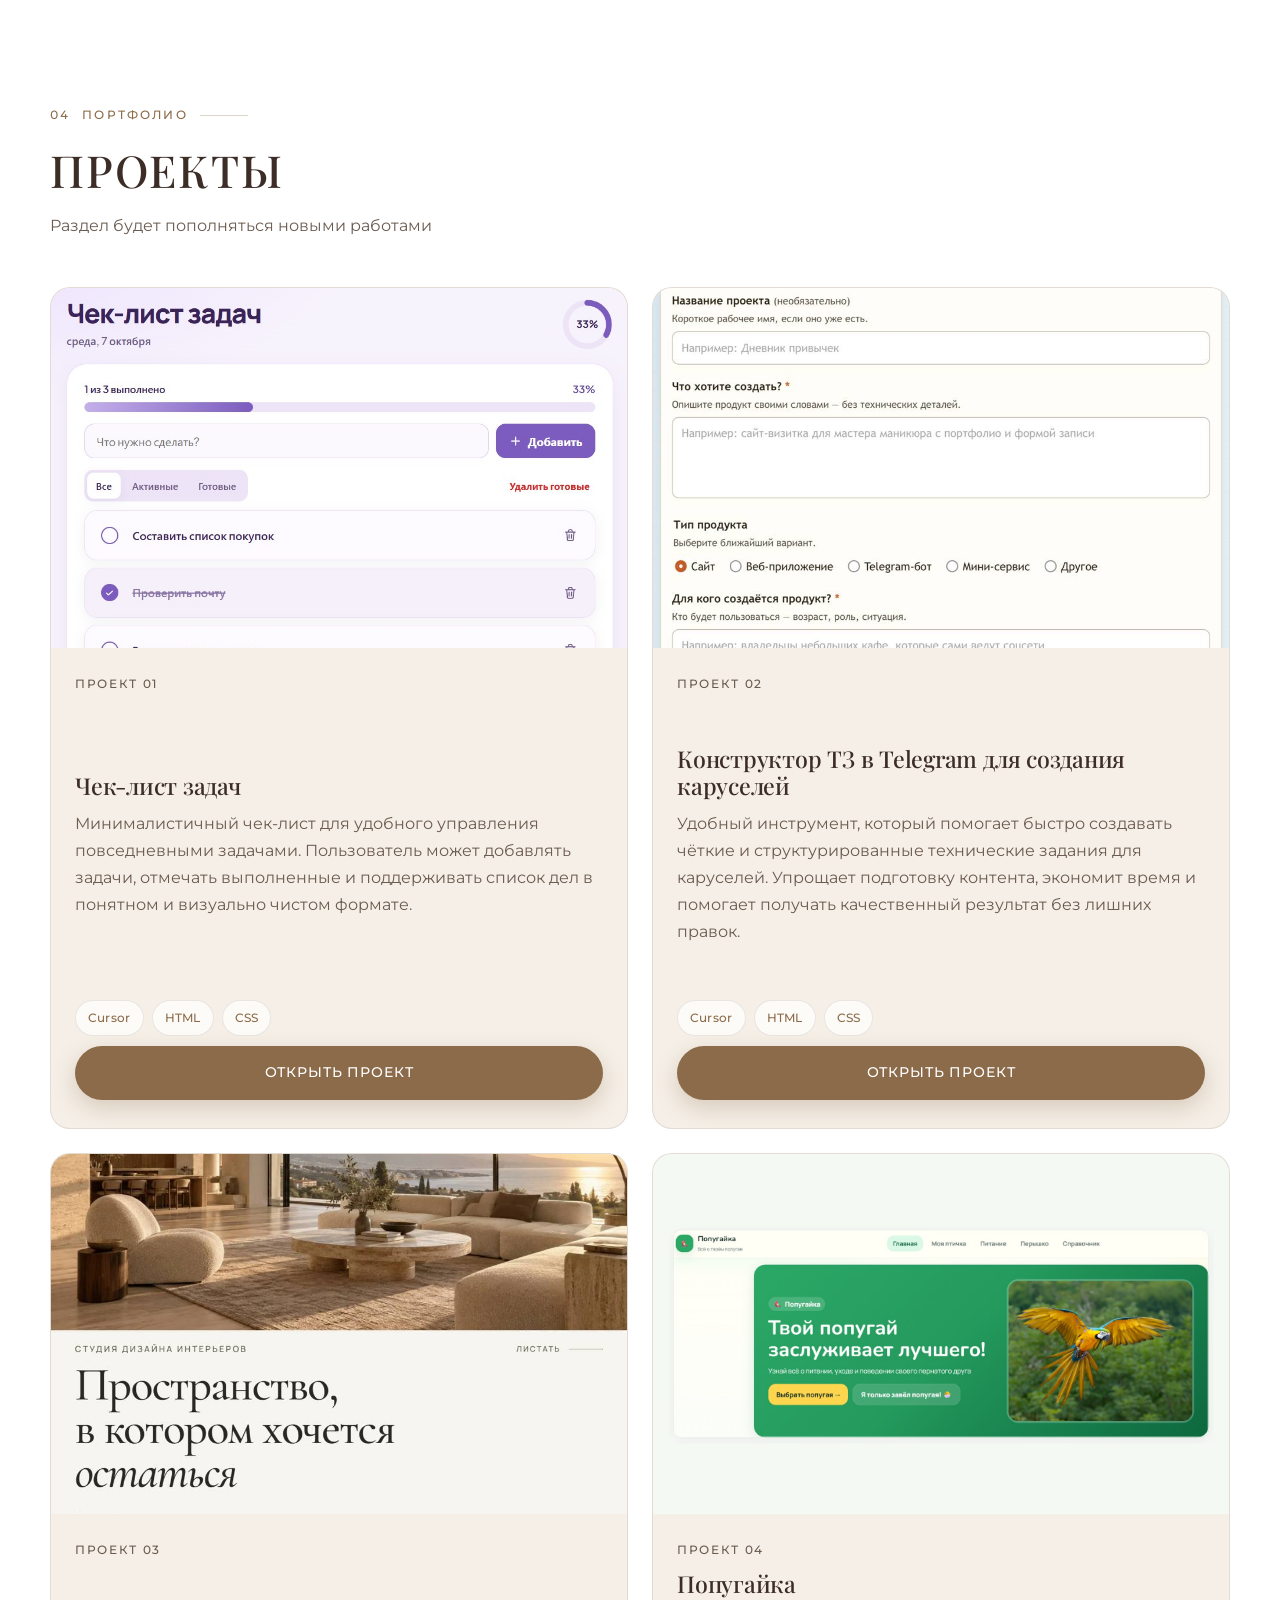
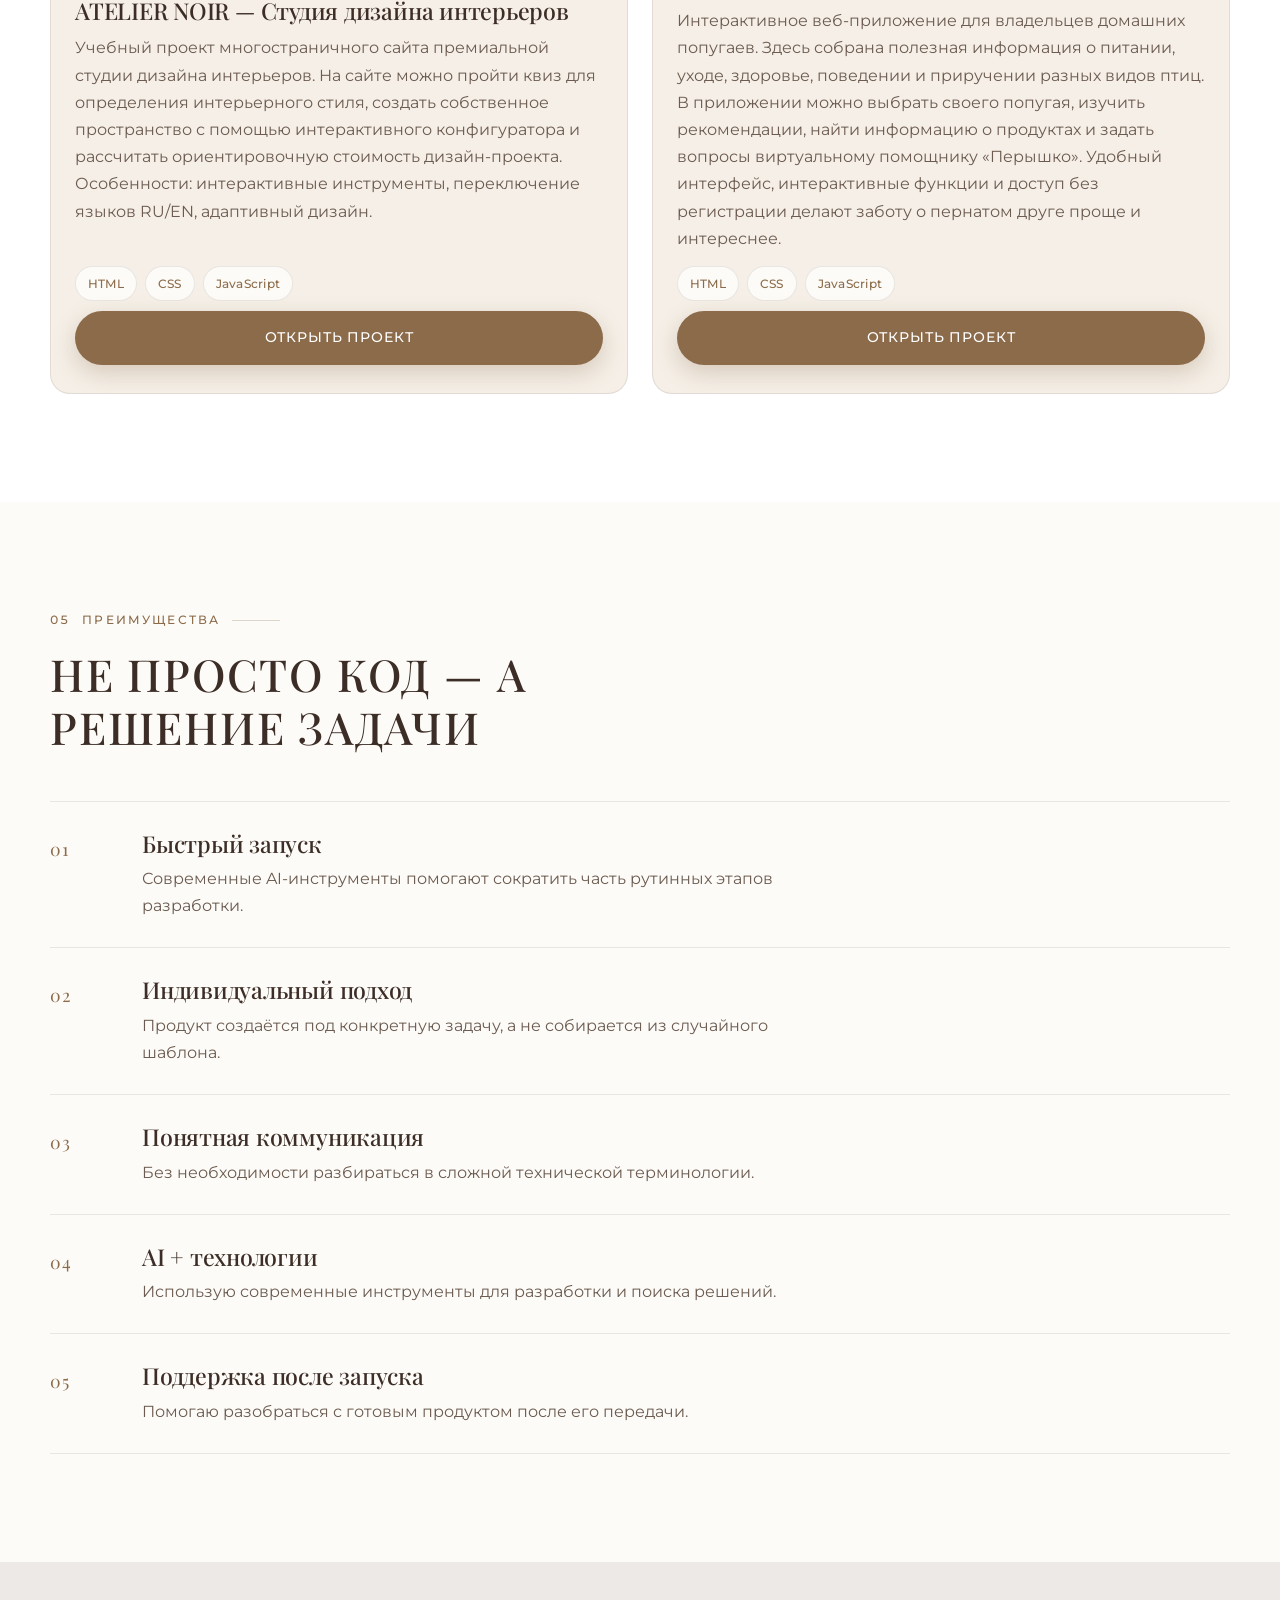
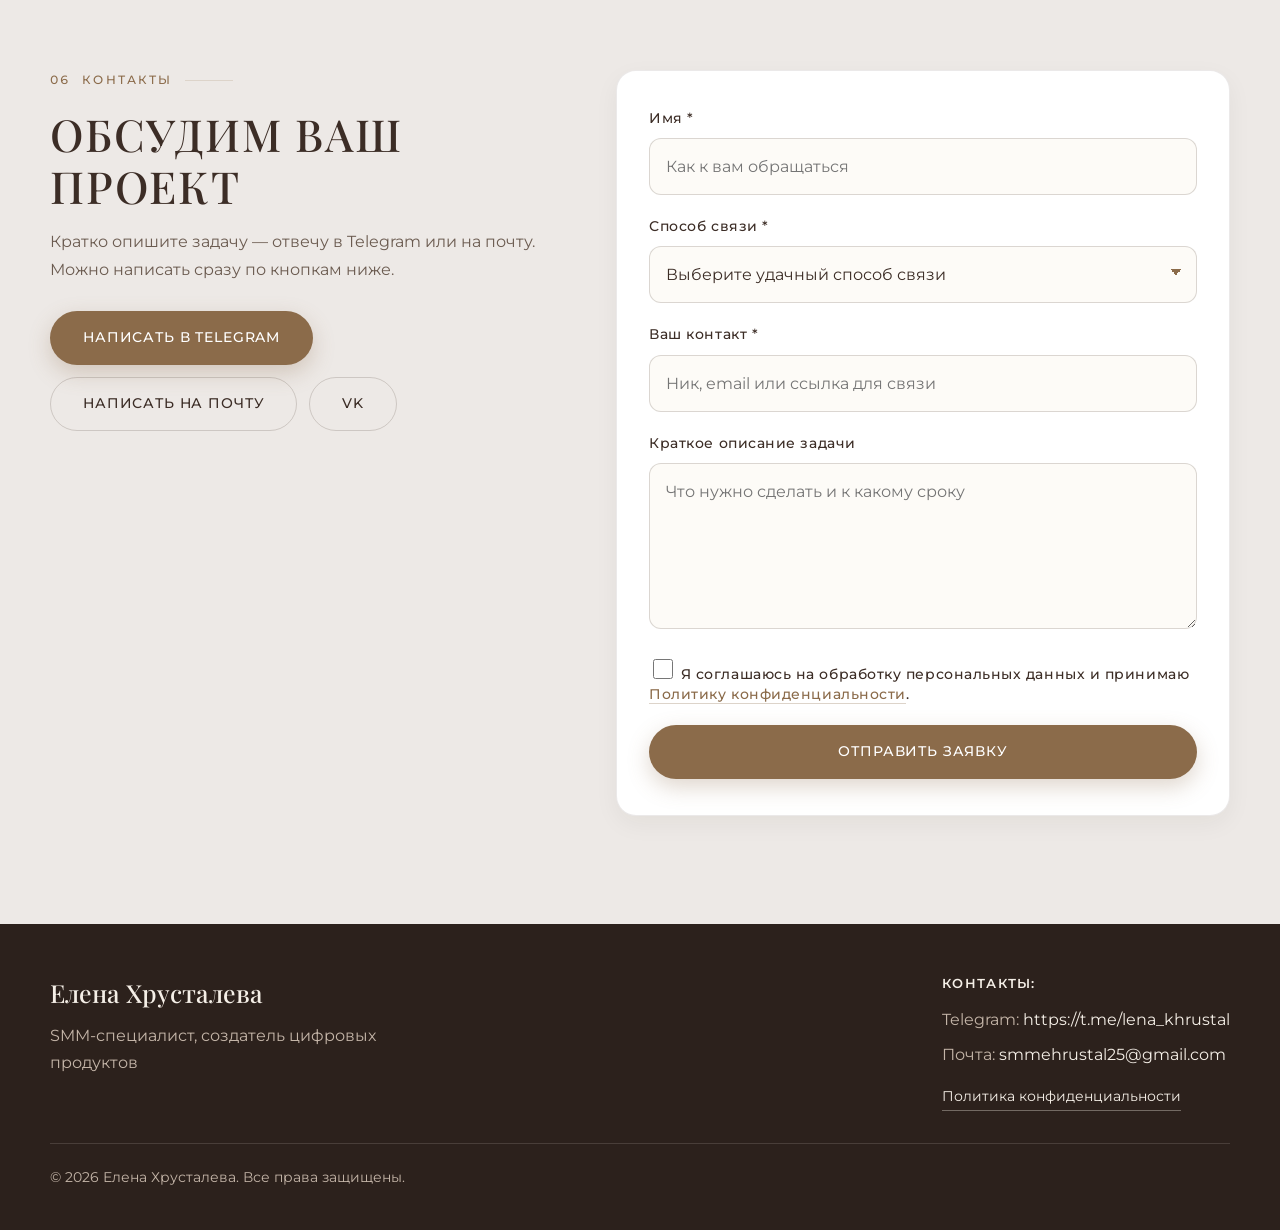
==== commit 93447d33: "Добавлено новое фото проект 04" ====
--- a/index.html
+++ b/index.html
@@ -666,10 +666,10 @@
           <article class="project-card reveal">
             <a class="project-card__media" href="https://khrustal25.github.io/popugaika/" aria-label="Открыть Попугайку">
               <img
-                src="project-04.jpg"
+                src="project-04.jpg?v=cover2"
                 alt="Попугайка — приложение для владельцев домашних попугаев"
-                width="1200"
-                height="825"
+                width="1600"
+                height="1000"
               >
             </a>
             <div class="project-card__body">
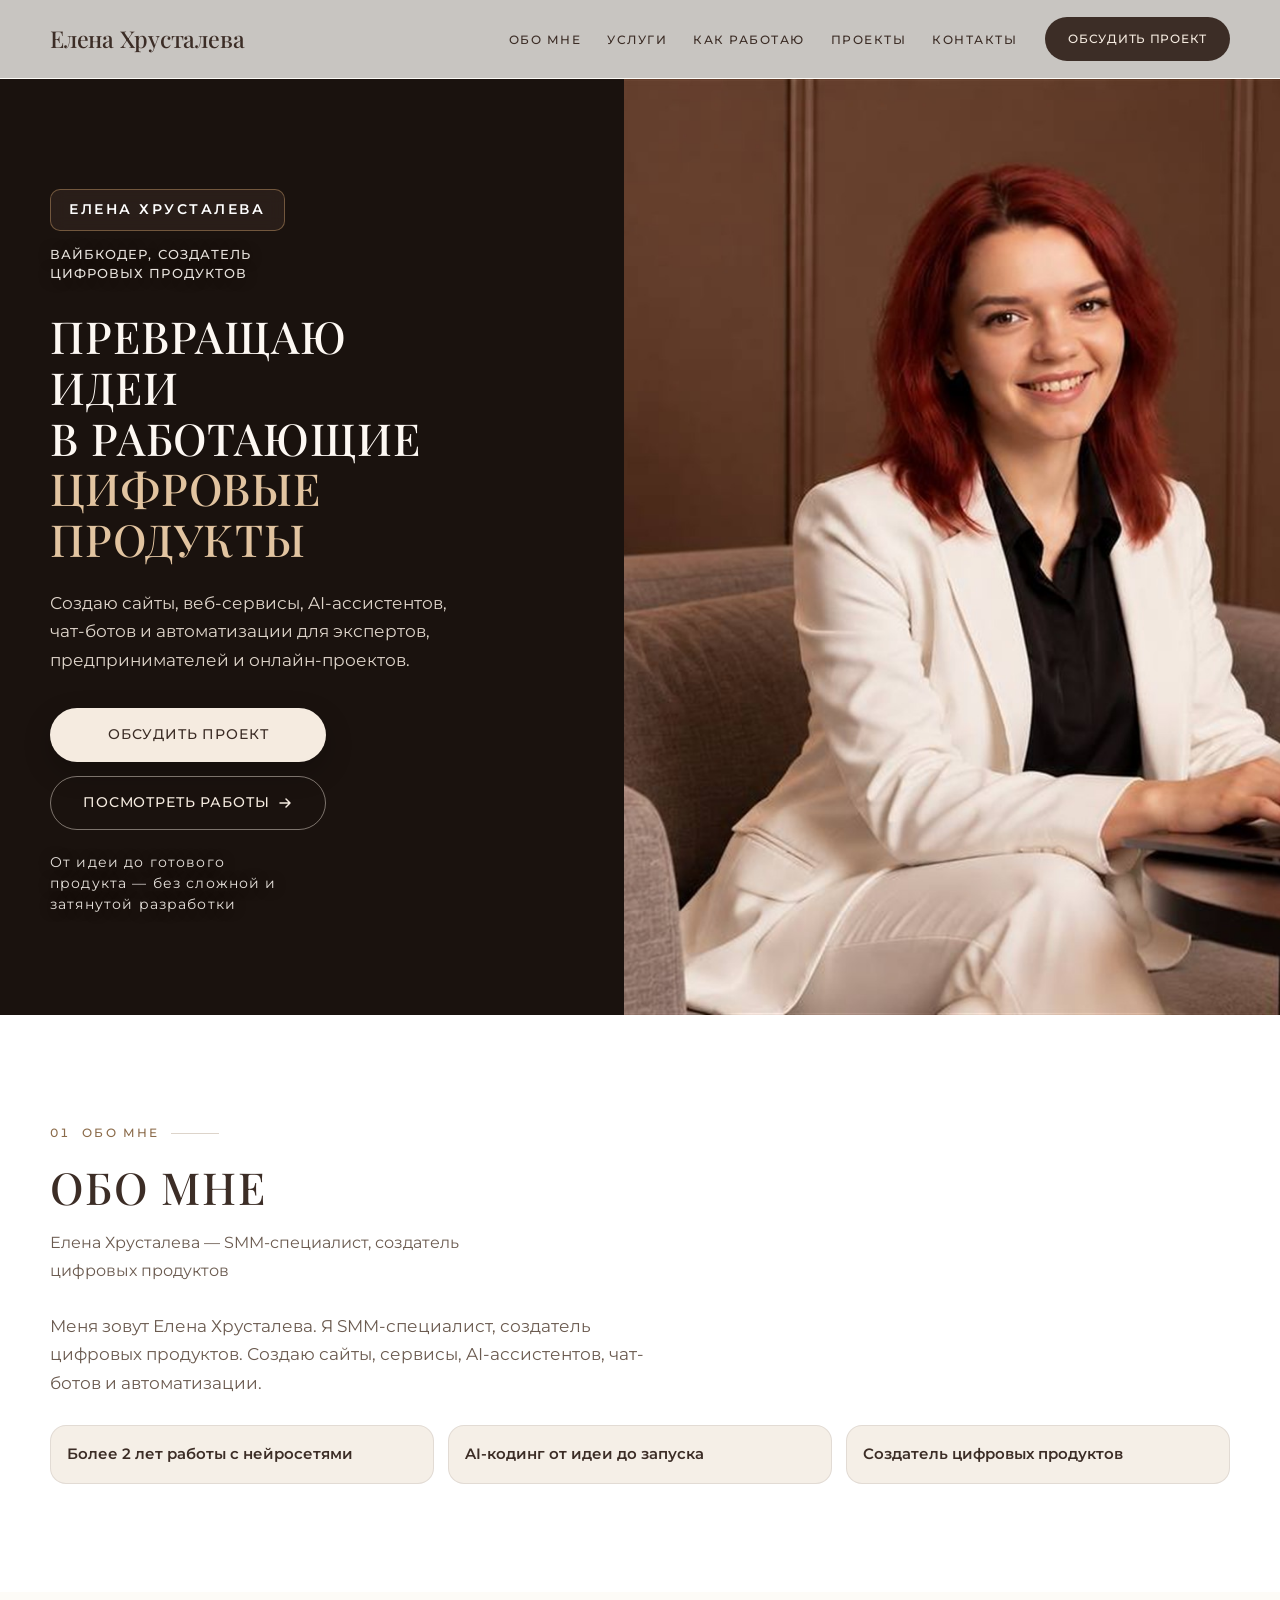
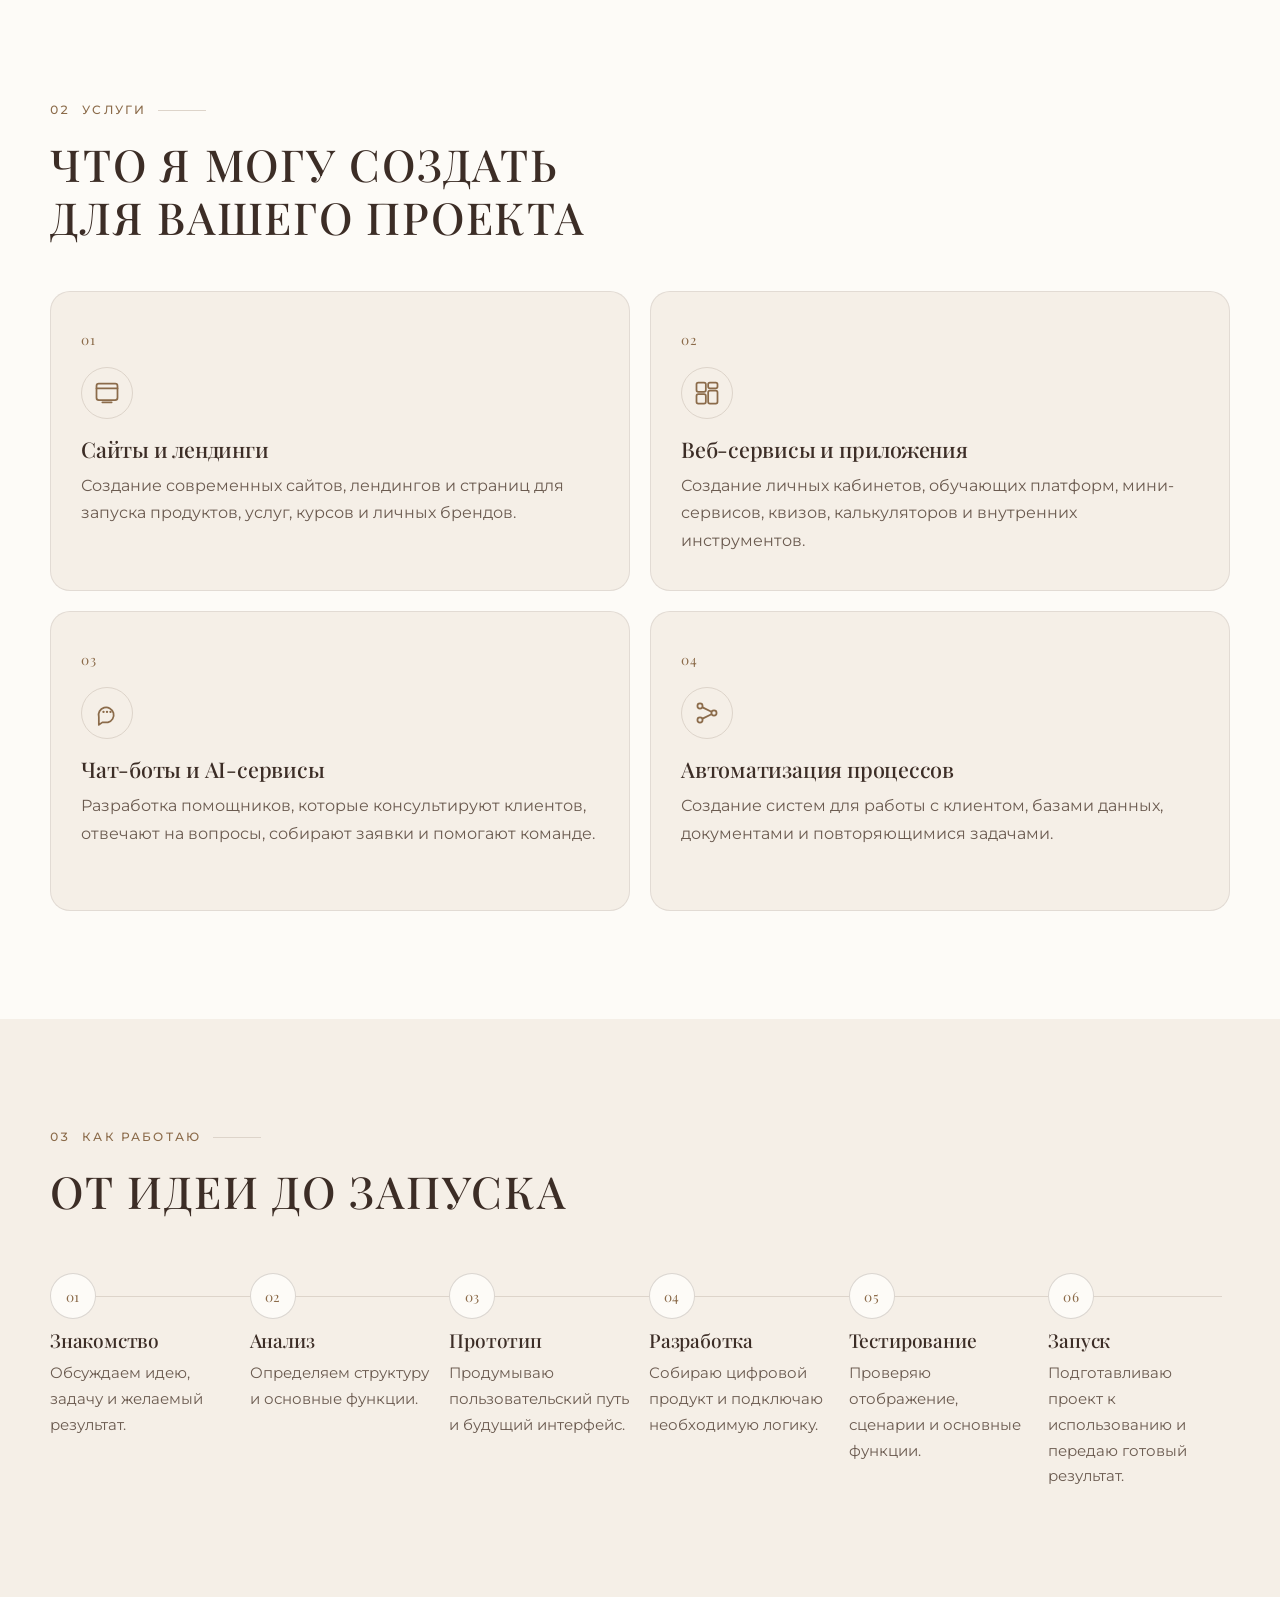
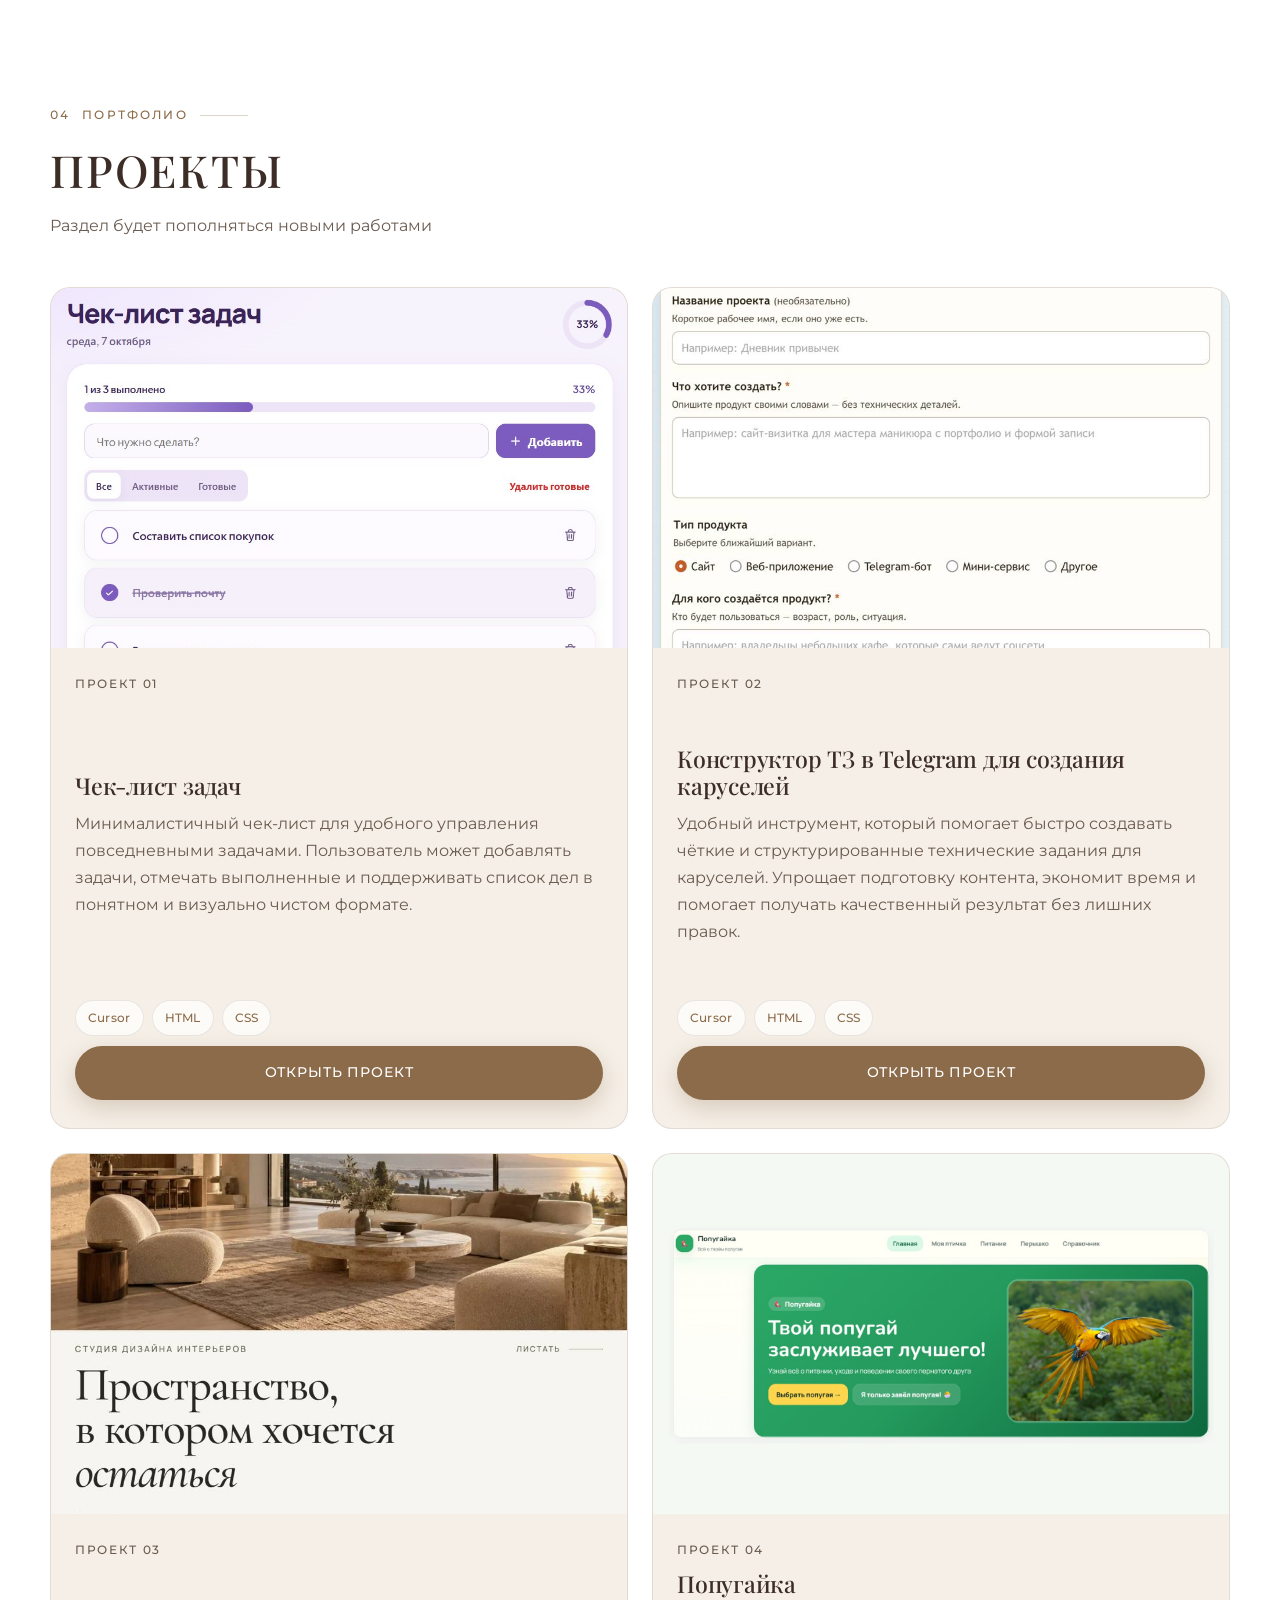
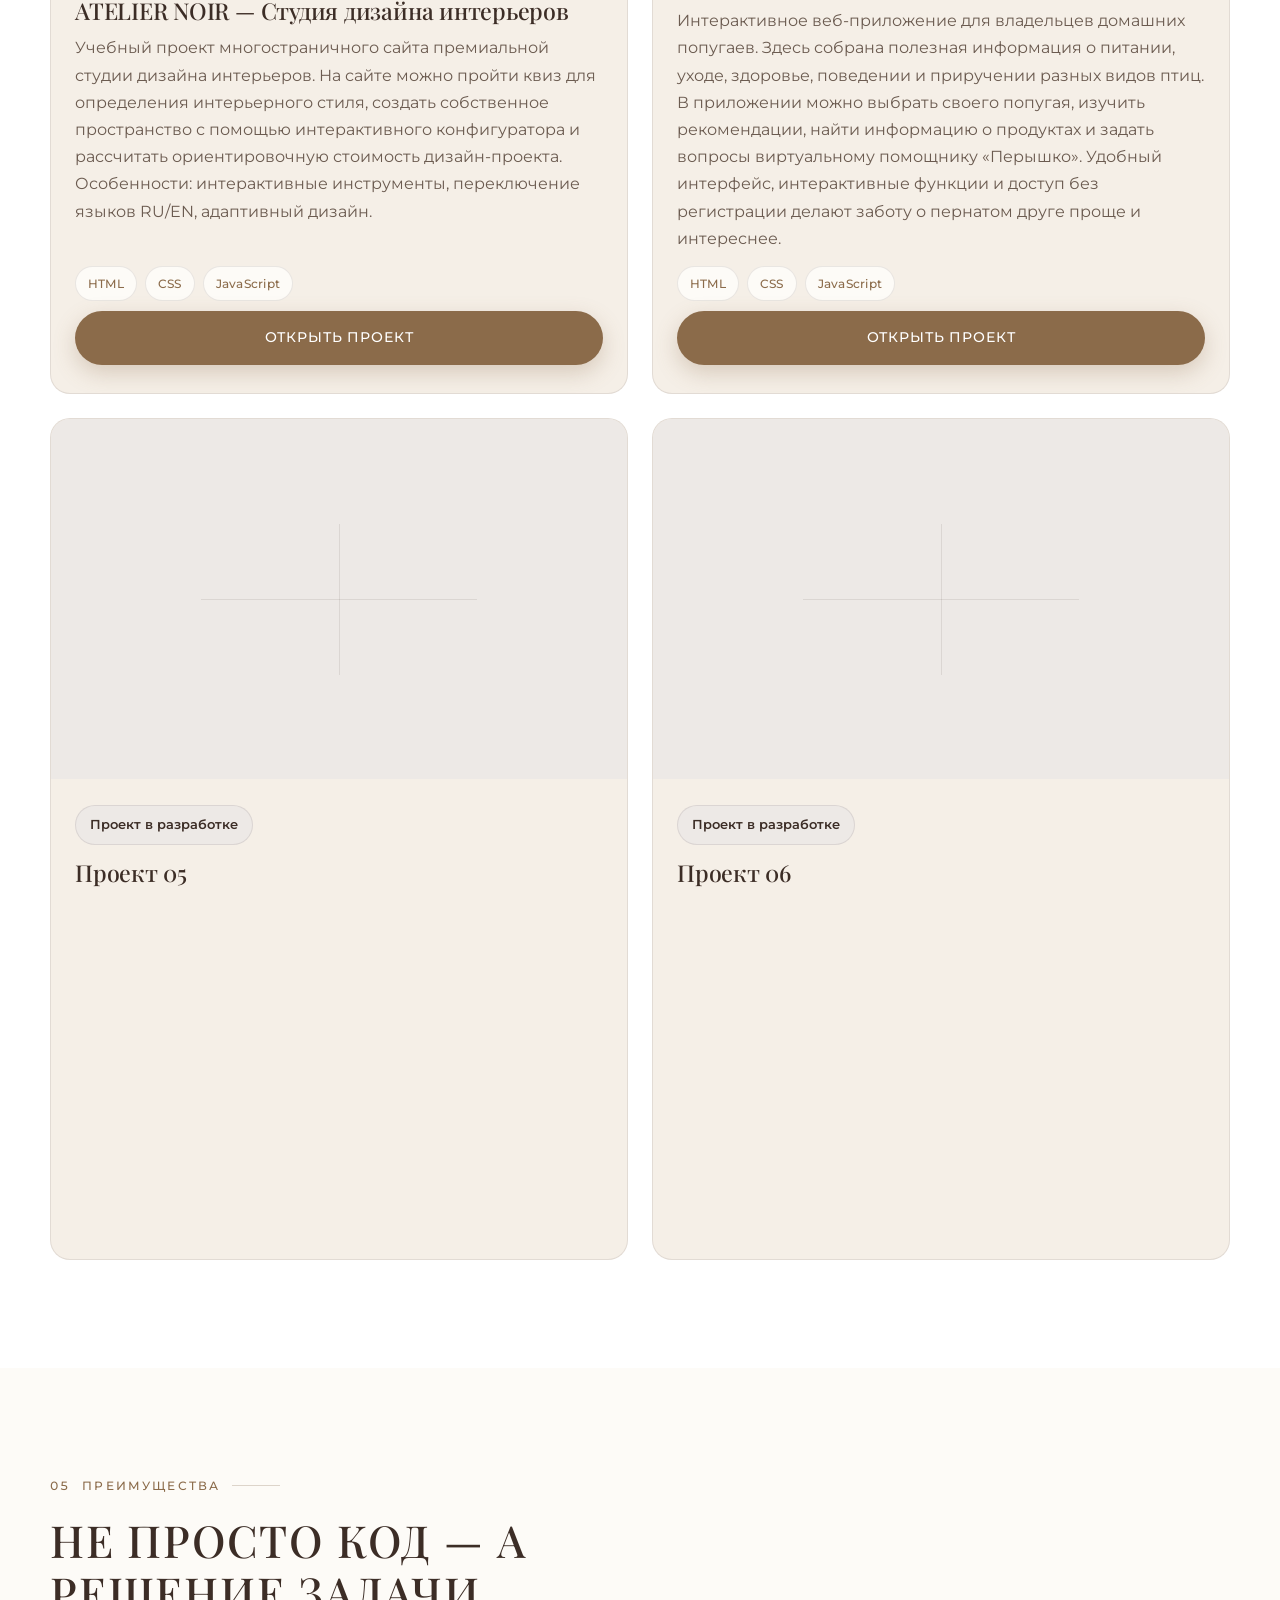
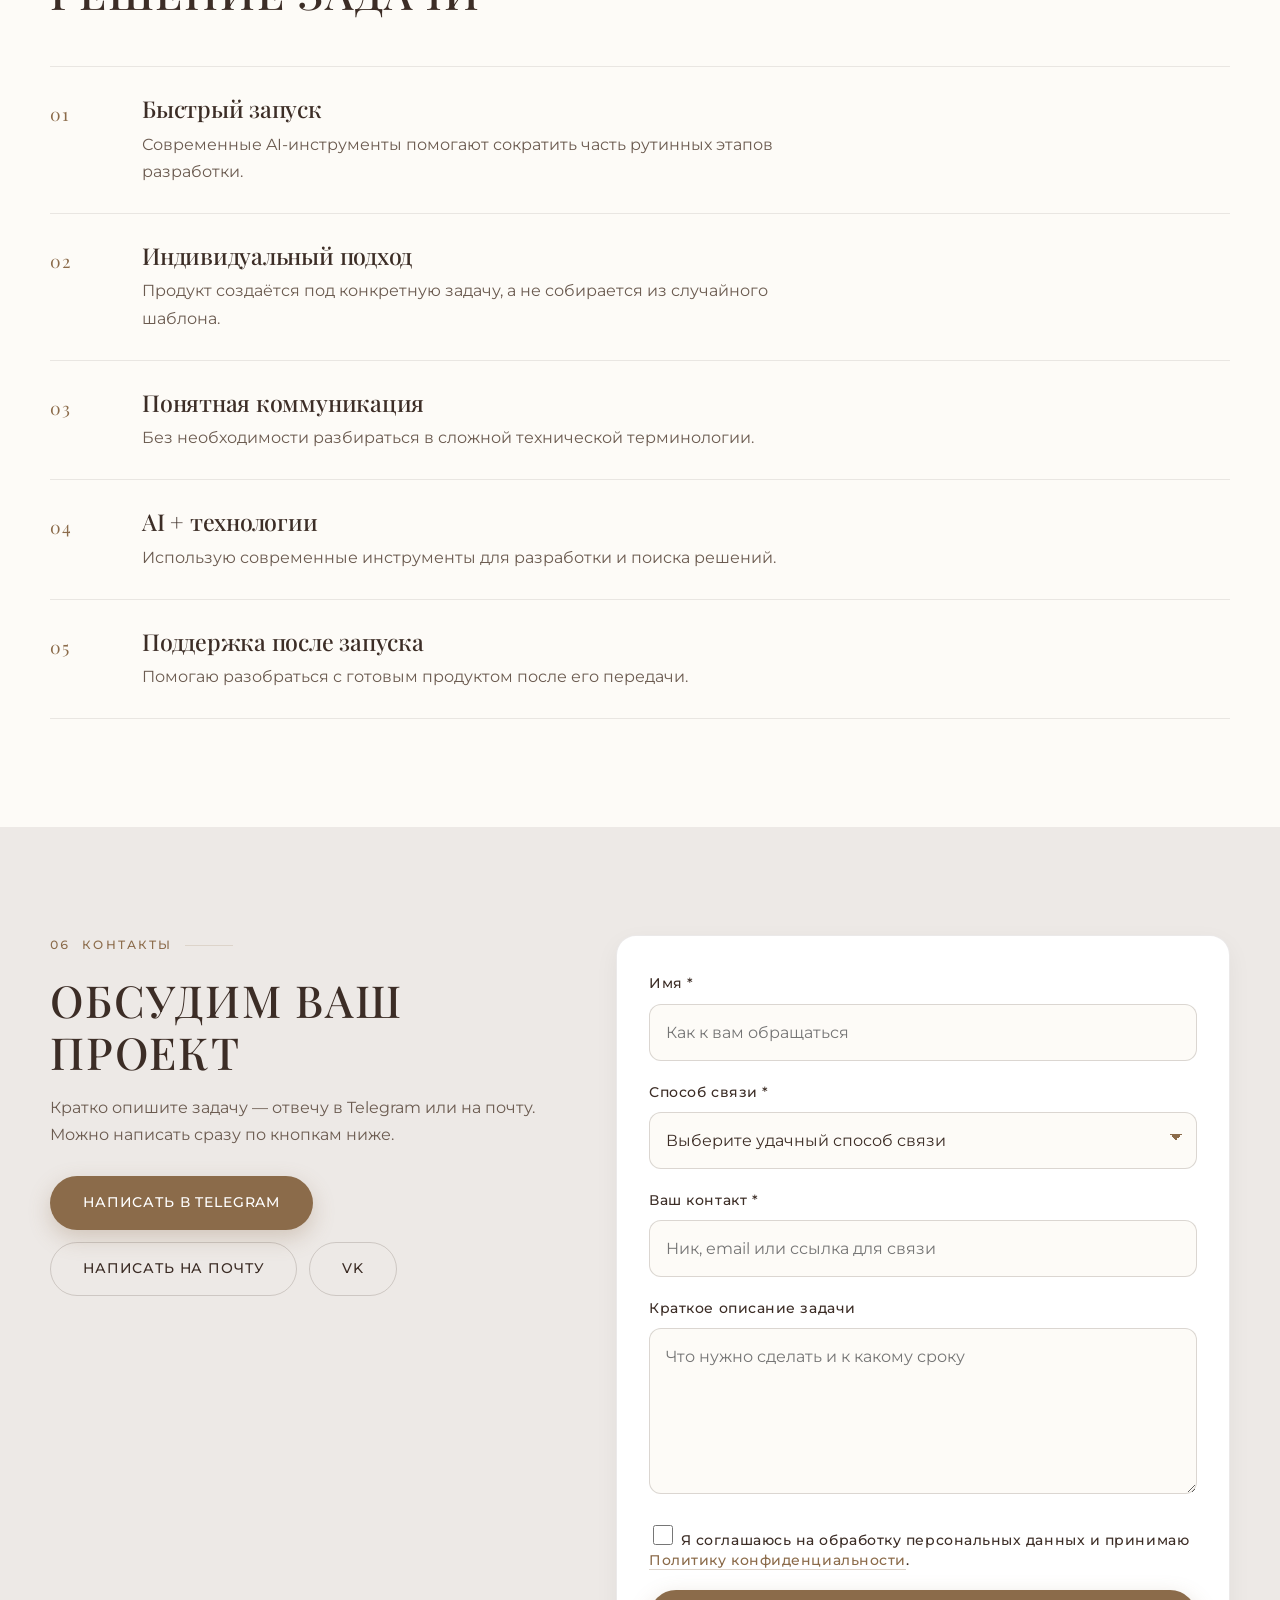
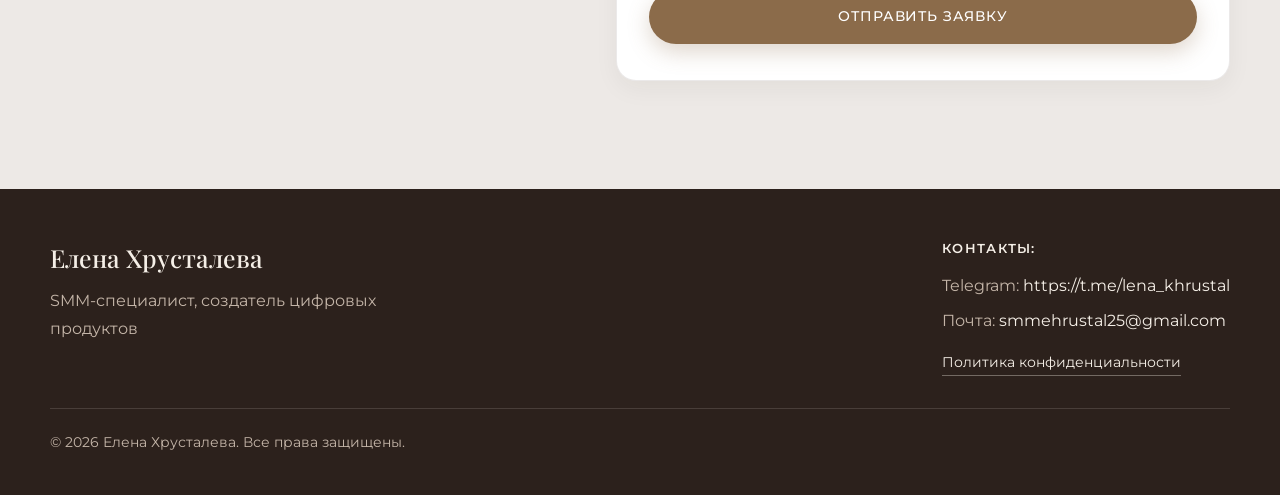
==== commit ca3862dc: "Добавление новые карточек Проект 05 и 06" ====
--- a/index.html
+++ b/index.html
@@ -685,6 +685,28 @@
             </div>
           </article>
 
+          <!-- PROJECT 5 -->
+          <article class="project-card project-card--soon reveal">
+            <div class="project-card__media">
+              <div class="project-placeholder" aria-hidden="true"></div>
+            </div>
+            <div class="project-card__body">
+              <span class="project-card__status">Проект в разработке</span>
+              <h3>Проект 05</h3>
+            </div>
+          </article>
+
+          <!-- PROJECT 6 -->
+          <article class="project-card project-card--soon reveal">
+            <div class="project-card__media">
+              <div class="project-placeholder" aria-hidden="true"></div>
+            </div>
+            <div class="project-card__body">
+              <span class="project-card__status">Проект в разработке</span>
+              <h3>Проект 06</h3>
+            </div>
+          </article>
+
         </div>
       </div>
     </section>
